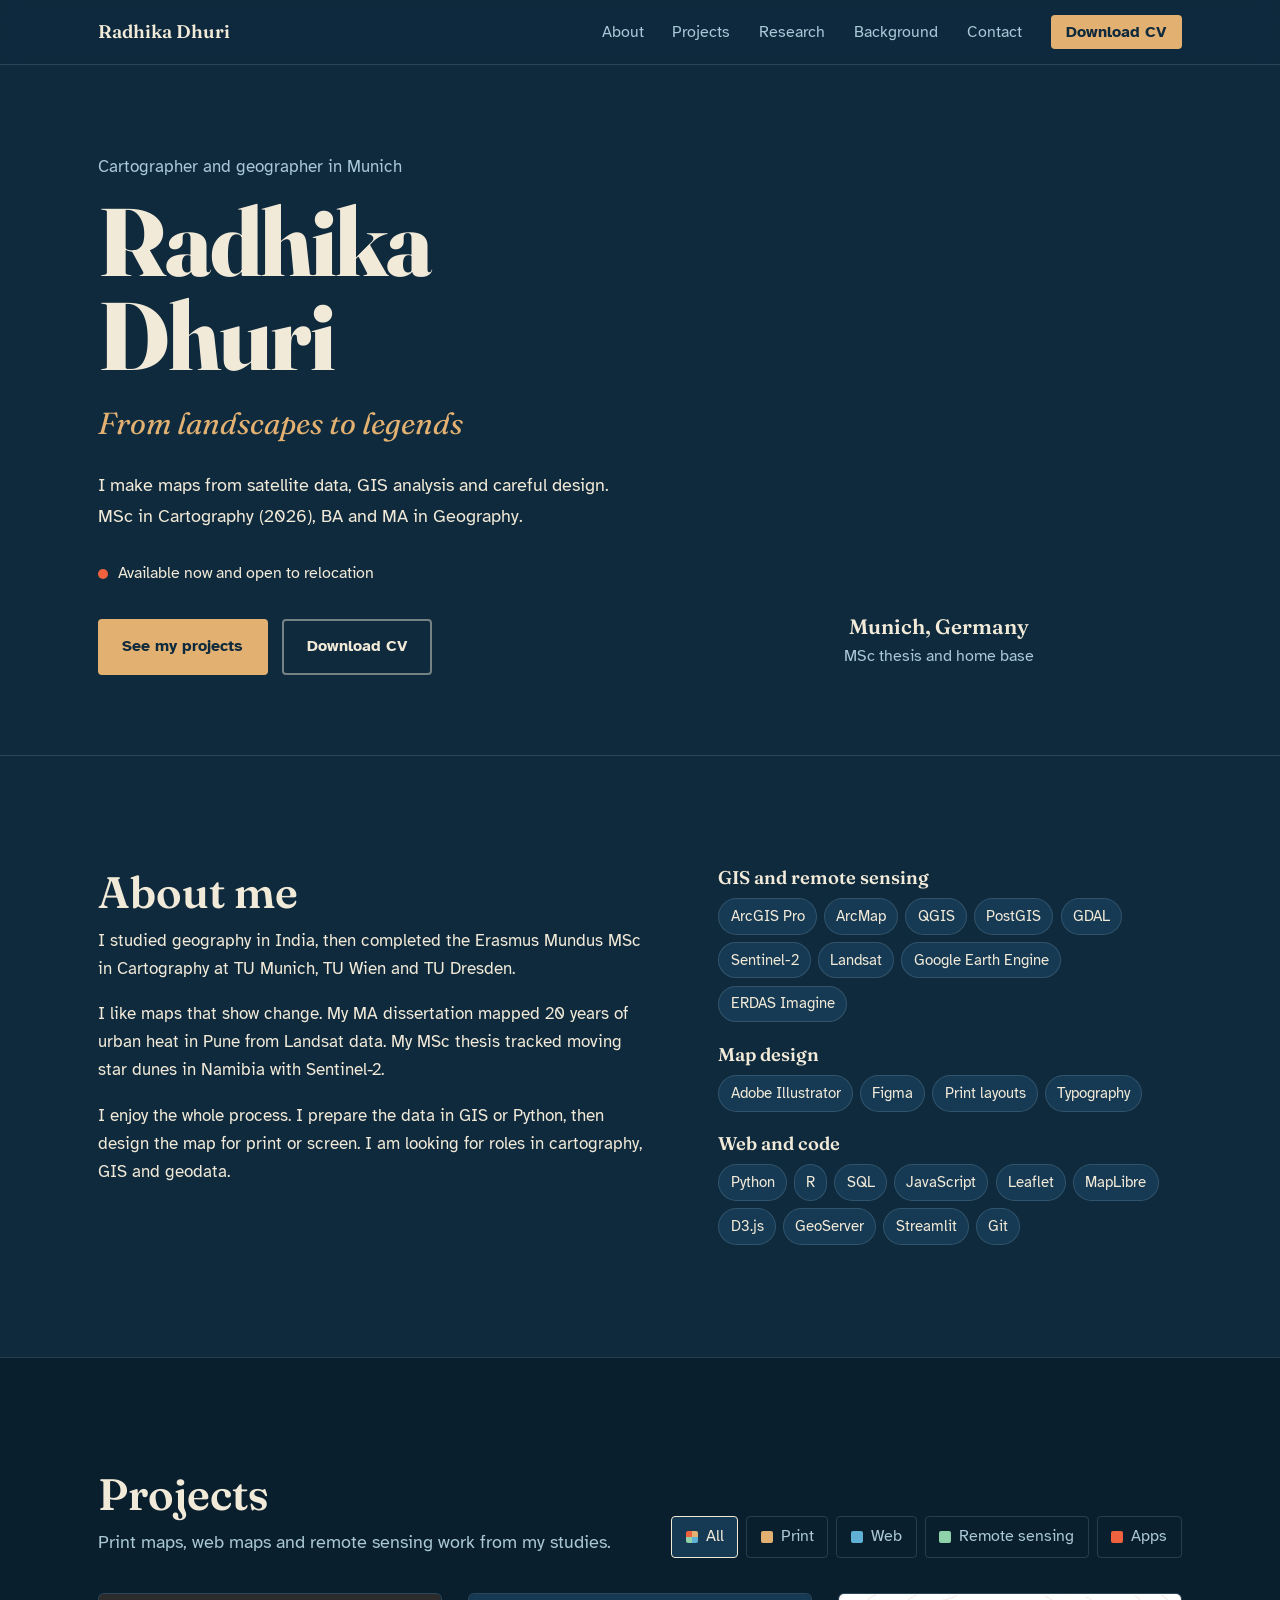
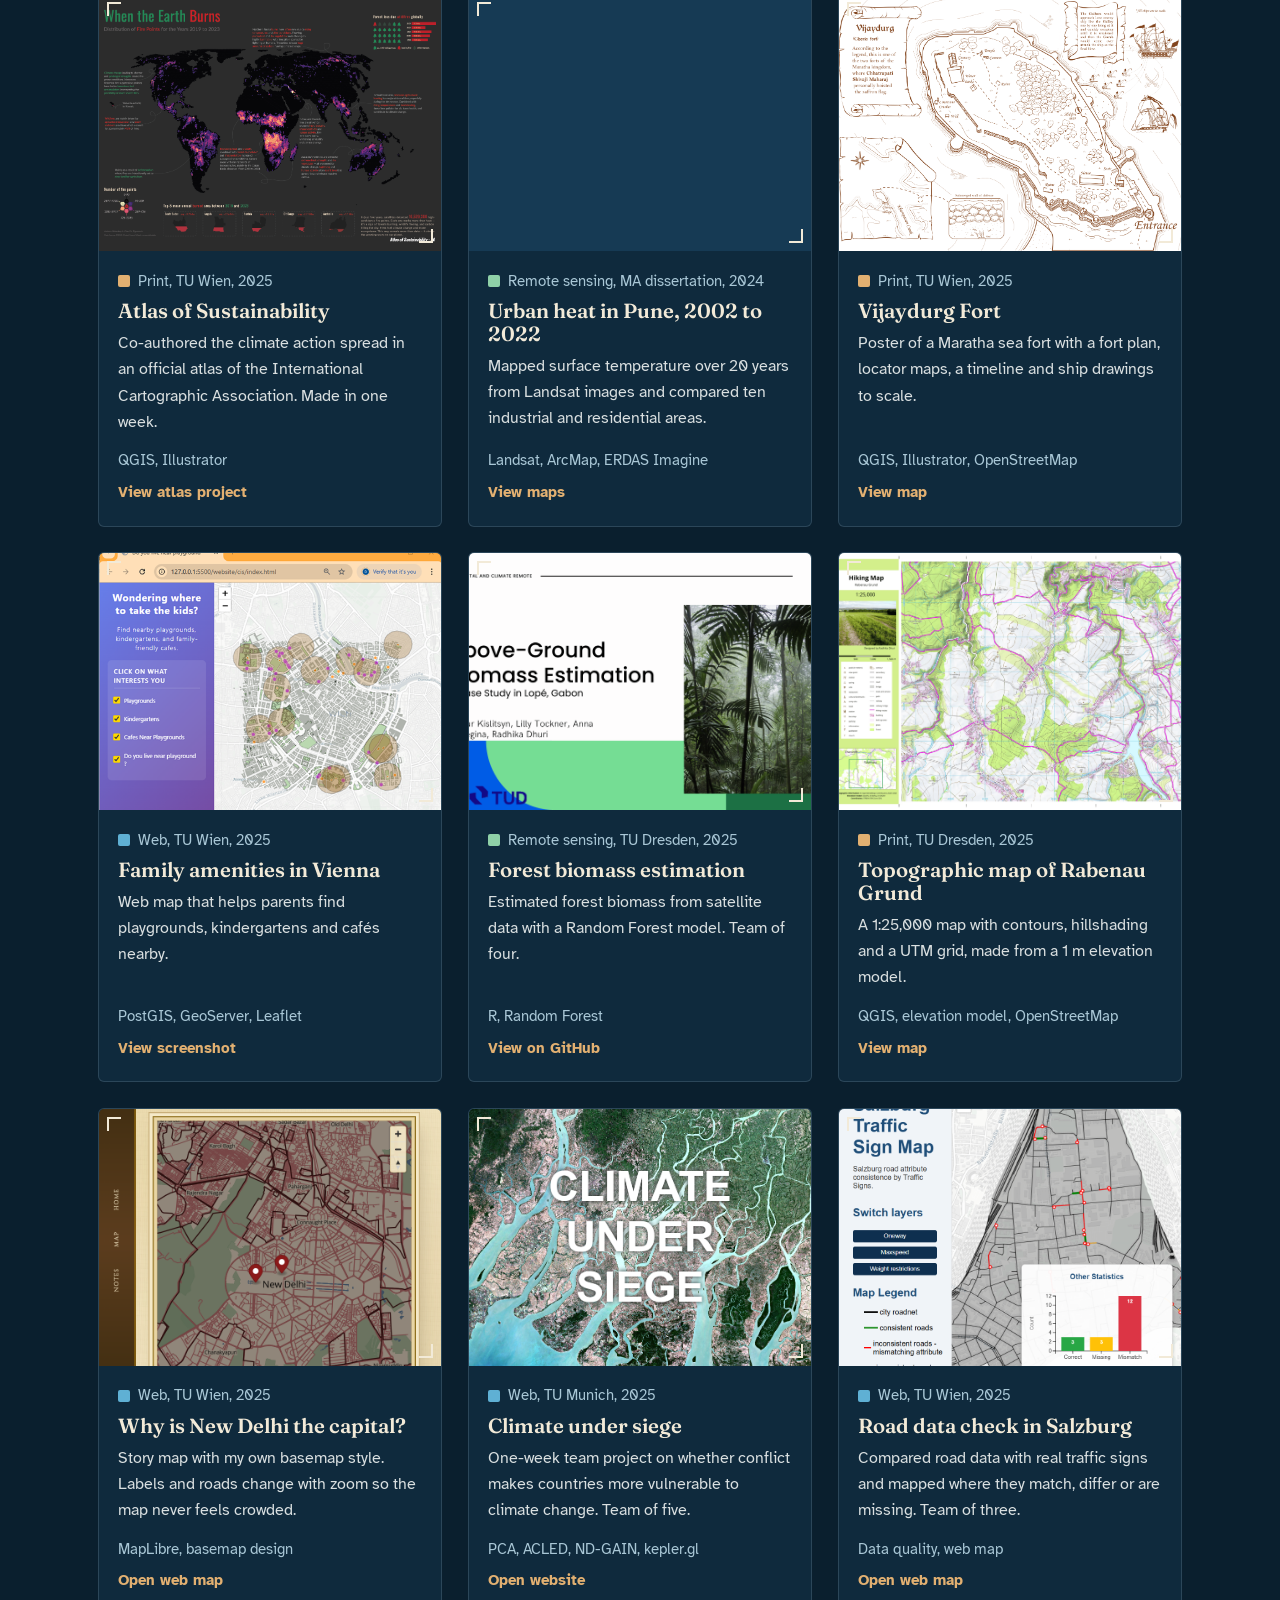
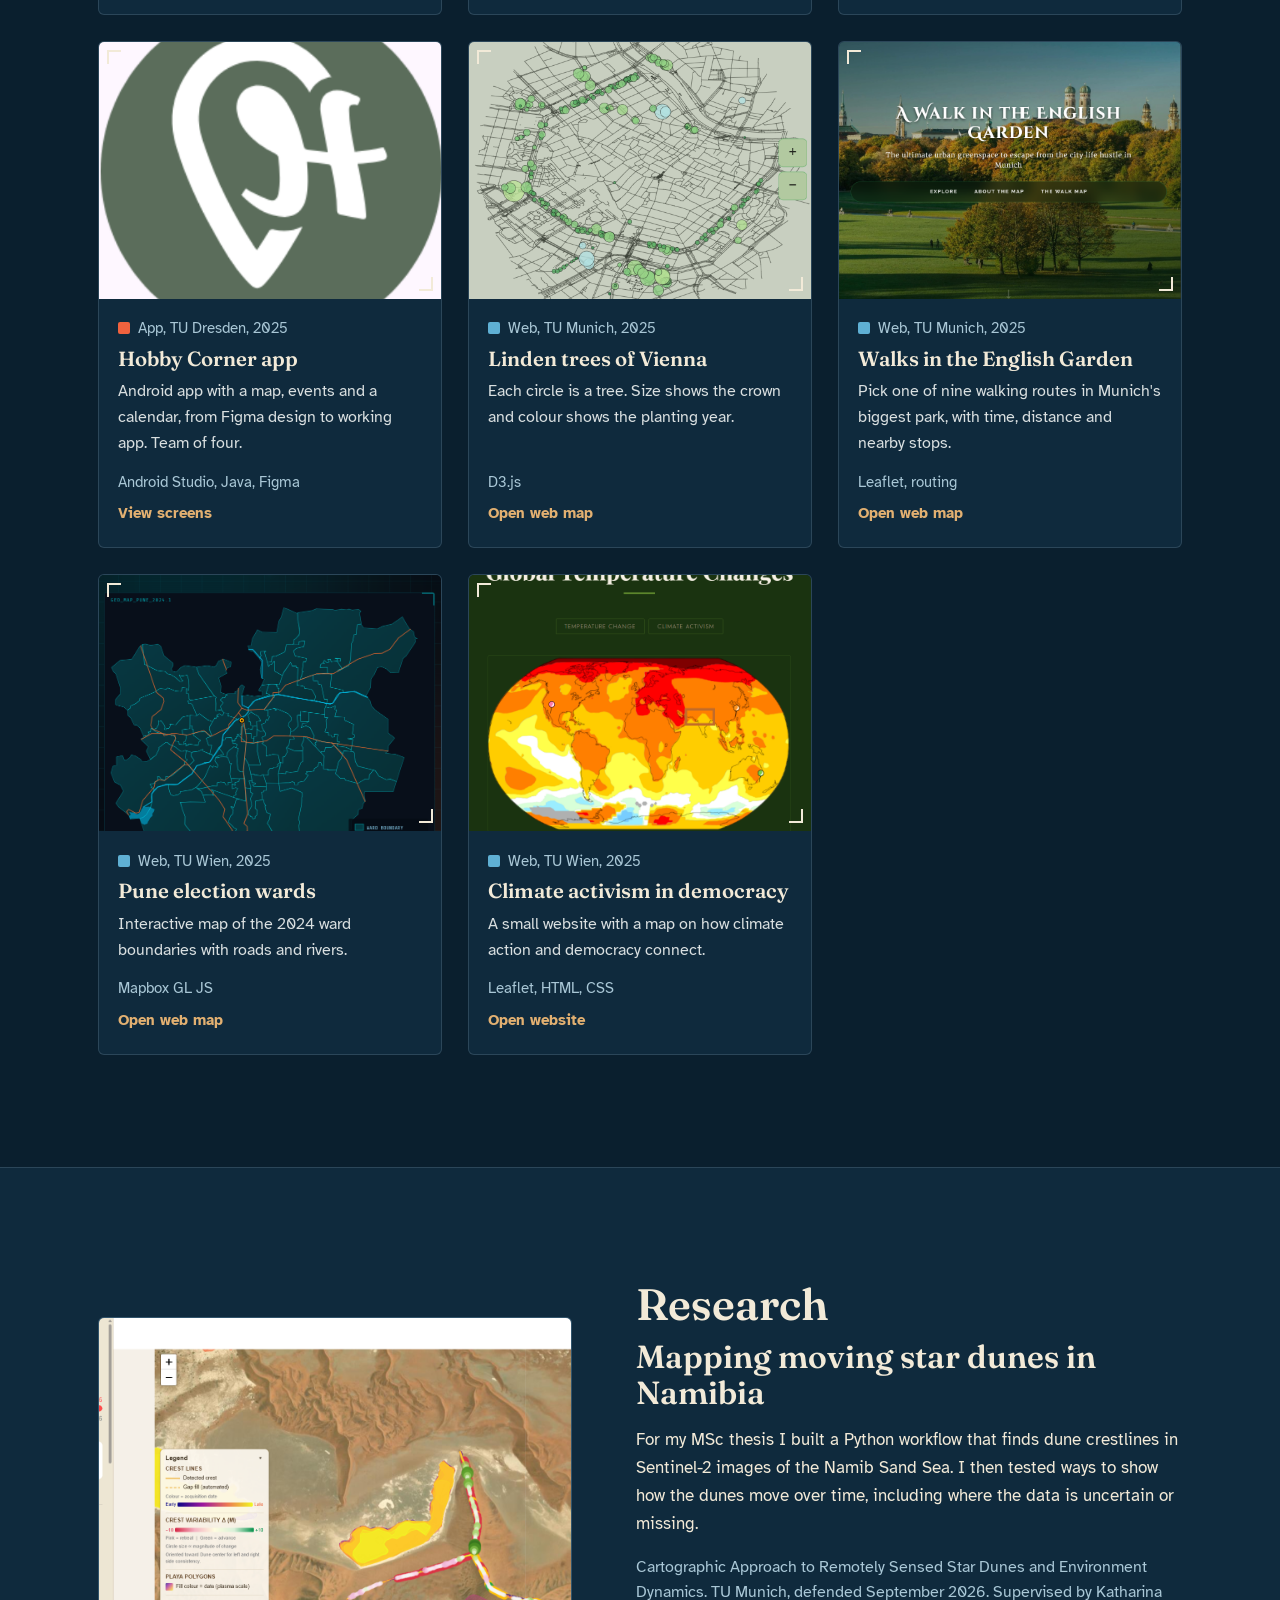
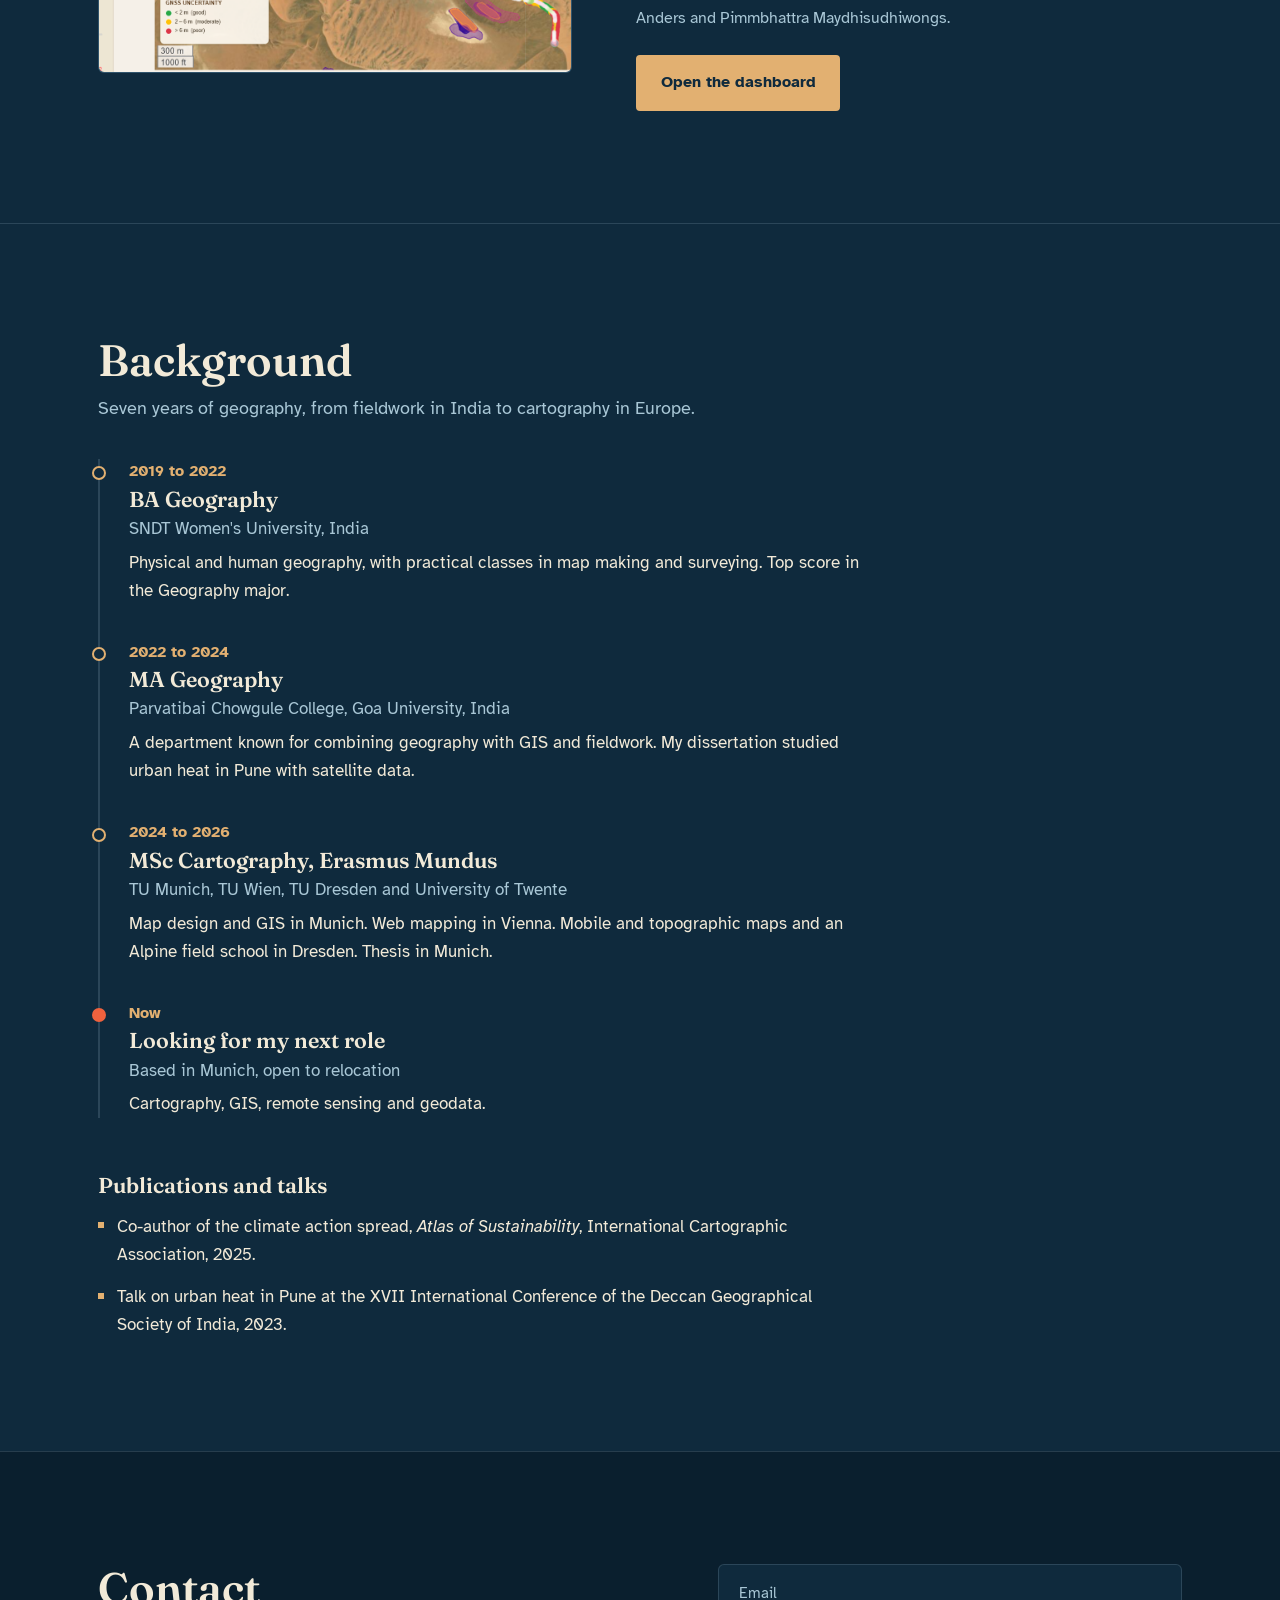
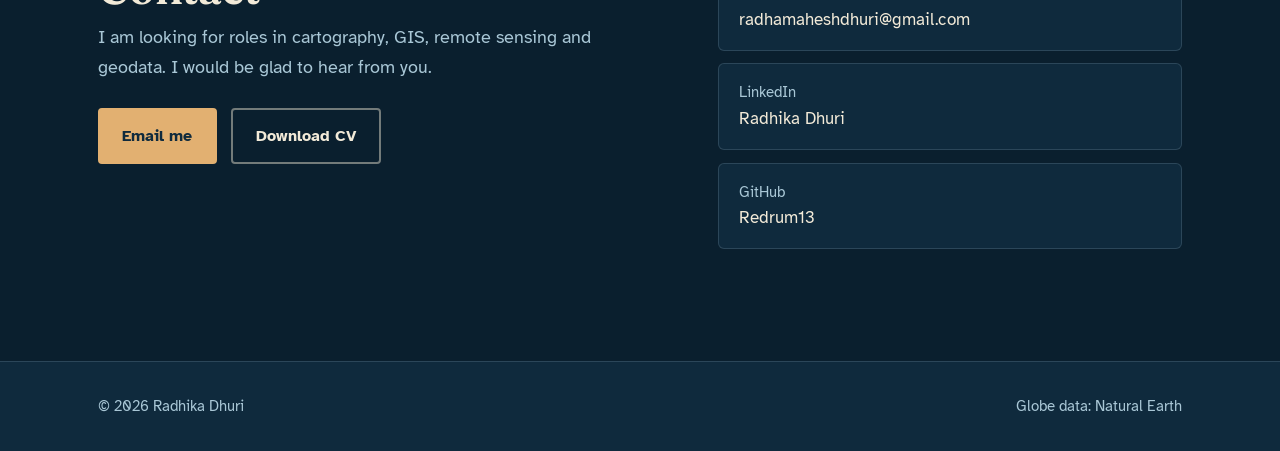
==== index.html @ ba2b53ba "simplified website" ====
<!DOCTYPE html>
<html lang="en">
<head>
<meta charset="UTF-8">
<meta name="viewport" content="width=device-width, initial-scale=1.0">
<title>Radhika Dhuri | Cartography and Geography</title>
<meta name="description" content="Radhika Dhuri, cartographer and geographer based in Munich. Print maps, web maps, remote sensing and GIS.">
<meta property="og:title" content="Radhika Dhuri | Cartography and Geography">
<meta property="og:description" content="From landscapes to legends. Print maps, web maps, remote sensing and GIS.">
<meta property="og:type" content="website">
<meta property="og:url" content="https://redrum13.github.io/Portfolio/">
<meta property="og:image" content="https://redrum13.github.io/Portfolio/portfolio_websites/Thumbnails/thesis_tn.png">
<meta name="twitter:card" content="summary_large_image">
<link rel="preconnect" href="https://fonts.googleapis.com">
<link rel="preconnect" href="https://fonts.gstatic.com" crossorigin>
<link href="https://fonts.googleapis.com/css2?family=Atkinson+Hyperlegible:ital,wght@0,400;0,700;1,400&family=Fraunces:opsz,wght@9..144,400;9..144,600;9..144,800&display=swap" rel="stylesheet">
<style>
  /* ─────────────────────────────────────────
     PALETTE
     Ocean = page, Chart paper = text,
     Sandstone = land and links, Survey red = "you are here"
  ───────────────────────────────────────── */
  :root {
    --ocean:      #0f2a3d;
    --ocean-deep: #0a1f2e;
    --ocean-lift: #163a54;
    --paper:      #f2ead8;
    --shoal:      #a9c7d6;
    --sandstone:  #e2b071;
    --survey-red: #f0623e;
    --rule:       rgba(169,199,214,0.18);

    --serif: 'Fraunces', Georgia, serif;
    --sans:  'Atkinson Hyperlegible', system-ui, sans-serif;

    --wrap: 1180px;
    --gutter: clamp(1rem, 4vw, 3rem);
  }

  *, *::before, *::after { box-sizing: border-box; margin: 0; padding: 0; }
  html { scroll-behavior: smooth; }
  body {
    background: var(--ocean);
    color: var(--paper);
    font-family: var(--sans);
    font-size: 1.0625rem;
    line-height: 1.65;
    -webkit-font-smoothing: antialiased;
  }
  img { max-width: 100%; display: block; }
  a { color: var(--sandstone); }
  a:focus-visible, button:focus-visible, .card:focus-visible {
    outline: 3px solid var(--sandstone); outline-offset: 3px;
  }
  .wrap { max-width: var(--wrap); margin: 0 auto; padding: 0 var(--gutter); }

  h1, h2, h3 { font-family: var(--serif); font-weight: 600; line-height: 1.12; color: var(--paper); }
  h2 { font-size: clamp(2rem, 4vw, 2.75rem); margin-bottom: 0.6rem; }
  .lead { color: var(--shoal); font-size: 1.125rem; max-width: 60ch; }

  section { padding: clamp(4rem, 9vw, 7rem) 0; scroll-margin-top: 64px; }
  section + section { border-top: 1px solid var(--rule); }

  /* ─── NAV ─── */
  .nav {
    position: sticky; top: 0; z-index: 50;
    background: rgba(15,42,61,0.92); backdrop-filter: blur(10px);
    border-bottom: 1px solid var(--rule);
  }
  .nav .wrap { display: flex; align-items: center; justify-content: space-between; height: 64px; }
  .nav-name { font-family: var(--serif); font-weight: 600; font-size: 1.15rem; color: var(--paper); text-decoration: none; }
  .nav-links { display: flex; gap: 1.8rem; list-style: none; align-items: center; }
  .nav-links a { color: var(--shoal); text-decoration: none; font-size: 0.98rem; }
  .nav-links a:hover { color: var(--paper); }
  .nav-links .nav-cv {
    color: var(--ocean); background: var(--sandstone);
    padding: 0.45rem 0.95rem; border-radius: 4px; font-weight: 700;
  }
  .nav-links .nav-cv:hover { color: var(--ocean); background: var(--paper); }
  .nav-toggle { display: none; background: none; border: 1px solid var(--rule); color: var(--paper);
    padding: 0.4rem 0.75rem; border-radius: 4px; font: inherit; cursor: pointer; }

  /* ─── HERO ─── */
  .hero { padding-top: clamp(3rem, 7vw, 5.5rem); padding-bottom: clamp(3rem, 7vw, 5rem); }
  .hero .wrap { display: grid; grid-template-columns: 1.1fr 1fr; gap: clamp(2rem, 5vw, 4rem); align-items: center; }
  .hero-role { color: var(--shoal); font-size: 1.05rem; margin-bottom: 0.8rem; }
  .hero h1 {
    font-size: clamp(3.2rem, 8vw, 6rem); font-weight: 800;
    letter-spacing: -0.02em; line-height: 0.98; margin-bottom: 1rem;
    font-variation-settings: "opsz" 144;
  }
  .hero-tagline {
    font-family: var(--serif); font-style: italic; font-weight: 400;
    font-size: clamp(1.4rem, 2.6vw, 1.9rem); color: var(--sandstone); margin-bottom: 1.4rem;
  }
  .hero-text { font-size: 1.15rem; max-width: 34em; margin-bottom: 1.8rem; }
  .status {
    display: inline-flex; align-items: center; gap: 0.6rem;
    color: var(--paper); font-size: 0.98rem; margin-bottom: 2rem;
  }
  .status-dot { width: 10px; height: 10px; border-radius: 50%; background: var(--survey-red);
    box-shadow: 0 0 0 0 rgba(240,98,62,0.55); animation: ping 2.4s ease-out infinite; }
  @keyframes ping { 0% { box-shadow: 0 0 0 0 rgba(240,98,62,0.55); } 80%,100% { box-shadow: 0 0 0 10px rgba(240,98,62,0); } }
  .actions { display: flex; gap: 0.9rem; flex-wrap: wrap; }
  .btn {
    display: inline-block; font: inherit; font-weight: 700; font-size: 1rem;
    padding: 0.8rem 1.4rem; border-radius: 4px; text-decoration: none; cursor: pointer;
    transition: background 0.2s, color 0.2s;
  }
  .btn-solid { background: var(--sandstone); color: var(--ocean); border: 2px solid var(--sandstone); }
  .btn-solid:hover { background: var(--paper); border-color: var(--paper); }
  .btn-line { background: transparent; color: var(--paper); border: 2px solid rgba(242,234,216,0.45); }
  .btn-line:hover { border-color: var(--paper); }

  /* Globe */
  .globe-figure { margin: 0; text-align: center; }
  #globe { width: 100%; max-width: 440px; height: auto; display: block; margin: 0 auto; }
  .globe-caption { margin-top: 0.8rem; min-height: 3.4em; }
  .globe-place { font-family: var(--serif); font-size: 1.3rem; font-weight: 600; }
  .globe-note { color: var(--shoal); font-size: 0.98rem; }

  /* ─── ABOUT ─── */
  .about .wrap { display: grid; grid-template-columns: 1.2fr 1fr; gap: clamp(2rem, 5vw, 4.5rem); }
  .about p { margin-bottom: 1.1rem; max-width: 60ch; }
  .skills h3 { font-size: 1.15rem; margin: 1.4rem 0 0.6rem; }
  .skills h3:first-child { margin-top: 0; }
  .chips { display: flex; flex-wrap: wrap; gap: 0.45rem; list-style: none; }
  .chips li {
    font-size: 0.95rem; padding: 0.3rem 0.7rem; border-radius: 999px;
    background: var(--ocean-lift); color: var(--paper); border: 1px solid var(--rule);
  }

  /* ─── PROJECTS ─── */
  .projects { background: var(--ocean-deep); }
  .projects-head { display: flex; justify-content: space-between; align-items: flex-end; gap: 1.5rem; flex-wrap: wrap; margin-bottom: 2.2rem; }
  .legend { display: flex; flex-wrap: wrap; gap: 0.5rem; }
  .legend button {
    display: inline-flex; align-items: center; gap: 0.5rem;
    font: inherit; font-size: 0.98rem; color: var(--shoal);
    background: transparent; border: 1px solid var(--rule); border-radius: 4px;
    padding: 0.45rem 0.85rem; cursor: pointer;
  }
  .legend button:hover { color: var(--paper); border-color: var(--shoal); }
  .legend button[aria-pressed="true"] { color: var(--paper); border-color: var(--paper); background: var(--ocean-lift); }
  .swatch { width: 12px; height: 12px; border-radius: 2px; display: inline-block; }
  .sw-all   { background: conic-gradient(var(--sandstone) 0 25%, #5fb0d4 0 50%, #8fd1a8 0 75%, var(--survey-red) 0); }
  .sw-print { background: var(--sandstone); }
  .sw-web   { background: #5fb0d4; }
  .sw-rs    { background: #8fd1a8; }
  .sw-apps  { background: var(--survey-red); }

  .grid { display: grid; grid-template-columns: repeat(3, 1fr); gap: 1.6rem; }
  .card {
    display: flex; flex-direction: column; text-align: left;
    background: var(--ocean); border: 1px solid var(--rule); border-radius: 6px;
    overflow: hidden; cursor: pointer; color: inherit; text-decoration: none;
    transition: border-color 0.2s;
  }
  .card:hover { border-color: var(--shoal); }
  .card[hidden] { display: none; }
  .card-media { position: relative; aspect-ratio: 4 / 3; background: var(--ocean-lift); overflow: hidden; }
  .card-media img { width: 100%; height: 100%; object-fit: cover; transition: transform 0.4s ease; }
  .card:hover .card-media img { transform: scale(1.03); }
  /* Printer's crop marks */
  .card-media::before, .card-media::after {
    content: ''; position: absolute; width: 14px; height: 14px; z-index: 2; pointer-events: none;
    border-color: rgba(242,234,216,0.85);
  }
  .card-media::before { top: 8px; left: 8px; border-top: 2px solid; border-left: 2px solid; }
  .card-media::after  { bottom: 8px; right: 8px; border-bottom: 2px solid; border-right: 2px solid; }
  .card-body { padding: 1.1rem 1.2rem 1.3rem; display: flex; flex-direction: column; gap: 0.45rem; flex: 1; }
  .card-kind { display: flex; align-items: center; gap: 0.5rem; color: var(--shoal); font-size: 0.92rem; }
  .card h3 { font-size: 1.28rem; }
  .card p { font-size: 0.99rem; color: #d9dfe0; }
  .card-tools { color: var(--shoal); font-size: 0.92rem; margin-top: auto; padding-top: 0.4rem; }
  .card-open { color: var(--sandstone); font-weight: 700; font-size: 0.95rem; }

  /* ─── RESEARCH ─── */
  .research .wrap { display: grid; grid-template-columns: 1fr 1.15fr; gap: clamp(2rem, 5vw, 4rem); align-items: center; }
  .research-image { border-radius: 6px; overflow: hidden; border: 1px solid var(--rule); background: var(--ocean-lift); aspect-ratio: 4 / 3; }
  .research-image img { width: 100%; height: 100%; object-fit: cover; }
  .research h3 { font-size: clamp(1.5rem, 2.6vw, 2rem); margin: 0.4rem 0 1rem; }
  .research p { margin-bottom: 1rem; max-width: 60ch; }
  .research .meta { color: var(--shoal); font-size: 0.98rem; margin-bottom: 1.4rem; }

  /* ─── BACKGROUND ─── */
  .timeline { list-style: none; margin-top: 2.2rem; border-left: 2px solid var(--rule); }
  .timeline li { position: relative; padding: 0 0 2.2rem 1.8rem; max-width: 70ch; }
  .timeline li:last-child { padding-bottom: 0; }
  .timeline li::before {
    content: ''; position: absolute; left: -8px; top: 0.45rem;
    width: 14px; height: 14px; border-radius: 50%;
    background: var(--ocean); border: 2px solid var(--sandstone);
  }
  .timeline li.now::before { background: var(--survey-red); border-color: var(--survey-red); }
  .tl-years { color: var(--sandstone); font-weight: 700; font-size: 0.98rem; }
  .timeline h3 { font-size: 1.35rem; margin: 0.15rem 0 0.2rem; }
  .tl-place { color: var(--shoal); margin-bottom: 0.35rem; }

  .talks { margin-top: 3.5rem; }
  .talks h3 { font-size: 1.35rem; margin-bottom: 0.9rem; }
  .talks ul { list-style: none; display: grid; gap: 0.9rem; max-width: 70ch; }
  .talks li { padding-left: 1.2rem; position: relative; }
  .talks li::before { content: ''; position: absolute; left: 0; top: 0.6rem; width: 6px; height: 6px; background: var(--sandstone); }

  /* ─── CONTACT ─── */
  .contact { background: var(--ocean-deep); }
  .contact .wrap { display: grid; grid-template-columns: 1.2fr 1fr; gap: clamp(2rem, 5vw, 4rem); align-items: start; }
  .contact-list { list-style: none; display: grid; gap: 0.8rem; }
  .contact-list a {
    display: block; padding: 1rem 1.2rem; border: 1px solid var(--rule); border-radius: 6px;
    text-decoration: none; color: var(--paper); background: var(--ocean);
  }
  .contact-list a:hover { border-color: var(--sandstone); }
  .contact-list span { display: block; color: var(--shoal); font-size: 0.92rem; }

  /* ─── FOOTER ─── */
  footer { padding: 2rem 0; border-top: 1px solid var(--rule); color: var(--shoal); font-size: 0.95rem; }
  footer .wrap { display: flex; justify-content: space-between; align-items: center; gap: 1rem; flex-wrap: wrap; }

  /* ─── LIGHTBOX ─── */
  .lightbox {
    position: fixed; inset: 0; z-index: 100; display: none;
    background: rgba(5,15,22,0.94); align-items: center; justify-content: center; padding: 1.5rem;
  }
  .lightbox.open { display: flex; }
  .lightbox img { max-width: 92vw; max-height: 86vh; border-radius: 4px; }
  .lightbox button {
    position: absolute; top: 1rem; right: 1rem; font: inherit; font-weight: 700;
    background: var(--paper); color: var(--ocean); border: none; border-radius: 4px;
    padding: 0.55rem 1rem; cursor: pointer;
  }

  /* ─── RESPONSIVE ─── */
  @media (max-width: 960px) {
    .grid { grid-template-columns: repeat(2, 1fr); }
    .hero .wrap, .about .wrap, .research .wrap, .contact .wrap { grid-template-columns: 1fr; }
    #globe { max-width: 270px; }
  }
  @media (max-width: 760px) {
    .nav-toggle { display: inline-block; }
    .nav-links {
      display: none; position: absolute; top: 64px; left: 0; right: 0;
      flex-direction: column; align-items: flex-start; gap: 0;
      background: var(--ocean-deep); border-bottom: 1px solid var(--rule); padding: 0.5rem var(--gutter) 1rem;
    }
    .nav-links.open { display: flex; }
    .nav-links li { width: 100%; }
    .nav-links a { display: block; padding: 0.7rem 0; font-size: 1.05rem; }
    .nav-links .nav-cv { display: inline-block; margin-top: 0.5rem; padding: 0.55rem 1rem; }
  }
  @media (max-width: 600px) {
    .grid { grid-template-columns: 1fr; }
    body { font-size: 1rem; }
  }
  @media (prefers-reduced-motion: reduce) {
    html { scroll-behavior: auto; }
    .status-dot { animation: none; }
    .card-media img { transition: none; }
  }
</style>
</head>
<body>

<!-- NAV -->
<header class="nav">
  <div class="wrap">
    <a class="nav-name" href="#top">Radhika Dhuri</a>
    <button class="nav-toggle" id="navToggle" aria-expanded="false" aria-controls="navLinks">Menu</button>
    <ul class="nav-links" id="navLinks">
      <li><a href="#about">About</a></li>
      <li><a href="#projects">Projects</a></li>
      <li><a href="#research">Research</a></li>
      <li><a href="#background">Background</a></li>
      <li><a href="#contact">Contact</a></li>
      <li><a class="nav-cv" href="Radhika_Dhuri_CV.pdf" download>Download CV</a></li>
    </ul>
  </div>
</header>

<main id="top">

<!-- HERO -->
<section class="hero" aria-label="Introduction">
  <div class="wrap">
    <div>
      <p class="hero-role">Cartographer and geographer in Munich</p>
      <h1>Radhika Dhuri</h1>
      <p class="hero-tagline">From landscapes to legends</p>
      <p class="hero-text">
        I make maps from satellite data, GIS analysis and careful design.
        MSc in Cartography (2026), BA and MA in Geography.
      </p>
      <p class="status"><span class="status-dot" aria-hidden="true"></span>Available now and open to relocation</p>
      <div class="actions">
        <a class="btn btn-solid" href="#projects">See my projects</a>
        <a class="btn btn-line" href="Radhika_Dhuri_CV.pdf" download>Download CV</a>
      </div>
    </div>

    <figure class="globe-figure">
      <svg id="globe" viewBox="0 0 440 440" role="img" aria-label="Globe showing the places where I studied and mapped"></svg>
      <figcaption class="globe-caption" aria-live="polite">
        <div class="globe-place" id="globePlace">Munich, Germany</div>
        <div class="globe-note" id="globeNote">MSc thesis and home base</div>
      </figcaption>
    </figure>
  </div>
</section>

<!-- ABOUT -->
<section class="about" id="about">
  <div class="wrap">
    <div>
      <h2>About me</h2>
      <p>
        I studied geography in India, then completed the Erasmus Mundus MSc in Cartography
        at TU Munich, TU Wien and TU Dresden.
      </p>
      <p>
        I like maps that show change. My MA dissertation mapped 20 years of urban heat in Pune
        from Landsat data. My MSc thesis tracked moving star dunes in Namibia with Sentinel-2.
      </p>
      <p>
        I enjoy the whole process. I prepare the data in GIS or Python, then design the map for
        print or screen. I am looking for roles in cartography, GIS and geodata.
      </p>
    </div>
    <div class="skills">
      <h3>GIS and remote sensing</h3>
      <ul class="chips">
        <li>ArcGIS Pro</li><li>ArcMap</li><li>QGIS</li><li>PostGIS</li><li>GDAL</li>
        <li>Sentinel-2</li><li>Landsat</li><li>Google Earth Engine</li><li>ERDAS Imagine</li>
      </ul>
      <h3>Map design</h3>
      <ul class="chips">
        <li>Adobe Illustrator</li><li>Figma</li><li>Print layouts</li><li>Typography</li>
      </ul>
      <h3>Web and code</h3>
      <ul class="chips">
        <li>Python</li><li>R</li><li>SQL</li><li>JavaScript</li><li>Leaflet</li>
        <li>MapLibre</li><li>D3.js</li><li>GeoServer</li><li>Streamlit</li><li>Git</li>
      </ul>
    </div>
  </div>
</section>

<!-- PROJECTS -->
<section class="projects" id="projects">
  <div class="wrap">
    <div class="projects-head">
      <div>
        <h2>Projects</h2>
        <p class="lead">Print maps, web maps and remote sensing work from my studies.</p>
      </div>
      <div class="legend" role="group" aria-label="Filter projects">
        <button aria-pressed="true"  data-filter="all"><span class="swatch sw-all"></span>All</button>
        <button aria-pressed="false" data-filter="print"><span class="swatch sw-print"></span>Print</button>
        <button aria-pressed="false" data-filter="web"><span class="swatch sw-web"></span>Web</button>
        <button aria-pressed="false" data-filter="rs"><span class="swatch sw-rs"></span>Remote sensing</button>
        <button aria-pressed="false" data-filter="apps"><span class="swatch sw-apps"></span>Apps</button>
      </div>
    </div>

    <!--
      How a card works:
      data-cat   = which filter shows it (print, web, rs, apps)
      data-image = opens the image large on click
      data-url   = opens a link in a new tab on click
    -->
    <div class="grid" id="grid">

      <article class="card" data-cat="print" data-url="https://github.com/uwcartlab/Vienna-DC-2025">
        <div class="card-media"><img loading="lazy" src="portfolio_websites/Thumbnails/atlas_map.png" alt="Atlas spread on climate action"></div>
        <div class="card-body">
          <div class="card-kind"><span class="swatch sw-print"></span>Print, TU Wien, 2025</div>
          <h3>Atlas of Sustainability</h3>
          <p>Co-authored the climate action spread in an official atlas of the International Cartographic Association. Made in one week.</p>
          <div class="card-tools">QGIS, Illustrator</div>
          <span class="card-open">View atlas project</span>
        </div>
      </article>

      <article class="card" data-cat="rs" data-image="portfolio_websites/print_maps/uhi_lst_series.png">
        <div class="card-media"><img loading="lazy" src="portfolio_websites/Thumbnails/uhi_tn.png" alt="Land surface temperature maps of Pune"></div>
        <div class="card-body">
          <div class="card-kind"><span class="swatch sw-rs"></span>Remote sensing, MA dissertation, 2024</div>
          <h3>Urban heat in Pune, 2002 to 2022</h3>
          <p>Mapped surface temperature over 20 years from Landsat images and compared ten industrial and residential areas.</p>
          <div class="card-tools">Landsat, ArcMap, ERDAS Imagine</div>
          <span class="card-open">View maps</span>
        </div>
      </article>

      <article class="card" data-cat="print" data-image="portfolio_websites/print_maps/map_creation_radhika-1.png">
        <div class="card-media"><img loading="lazy" src="portfolio_websites/Thumbnails/map_creation_radhika-1.png" alt="Historical poster map of Vijaydurg Fort"></div>
        <div class="card-body">
          <div class="card-kind"><span class="swatch sw-print"></span>Print, TU Wien, 2025</div>
          <h3>Vijaydurg Fort</h3>
          <p>Poster of a Maratha sea fort with a fort plan, locator maps, a timeline and ship drawings to scale.</p>
          <div class="card-tools">QGIS, Illustrator, OpenStreetMap</div>
          <span class="card-open">View map</span>
        </div>
      </article>

      <article class="card" data-cat="web" data-image="portfolio_websites/Thumbnails/cis_thumbnail.png">
        <div class="card-media"><img loading="lazy" src="portfolio_websites/Thumbnails/cis_thumbnail.png" alt="Web map of family amenities in Vienna"></div>
        <div class="card-body">
          <div class="card-kind"><span class="swatch sw-web"></span>Web, TU Wien, 2025</div>
          <h3>Family amenities in Vienna</h3>
          <p>Web map that helps parents find playgrounds, kindergartens and cafés nearby.</p>
          <div class="card-tools">PostGIS, GeoServer, Leaflet</div>
          <span class="card-open">View screenshot</span>
        </div>
      </article>

      <article class="card" data-cat="rs" data-url="https://github.com/Redrum13/remote_sensing">
        <div class="card-media"><img loading="lazy" src="portfolio_websites/Thumbnails/Presentation_Dhuri_Radhika-01.png" alt="Forest biomass estimation results"></div>
        <div class="card-body">
          <div class="card-kind"><span class="swatch sw-rs"></span>Remote sensing, TU Dresden, 2025</div>
          <h3>Forest biomass estimation</h3>
          <p>Estimated forest biomass from satellite data with a Random Forest model. Team of four.</p>
          <div class="card-tools">R, Random Forest</div>
          <span class="card-open">View on GitHub</span>
        </div>
      </article>

      <article class="card" data-cat="print" data-image="portfolio_websites/print_maps/TM_map_Radhika-1.png">
        <div class="card-media"><img loading="lazy" src="portfolio_websites/Thumbnails/tm_tn.png" alt="Topographic map of Rabenau Grund"></div>
        <div class="card-body">
          <div class="card-kind"><span class="swatch sw-print"></span>Print, TU Dresden, 2025</div>
          <h3>Topographic map of Rabenau Grund</h3>
          <p>A 1:25,000 map with contours, hillshading and a UTM grid, made from a 1 m elevation model.</p>
          <div class="card-tools">QGIS, elevation model, OpenStreetMap</div>
          <span class="card-open">View map</span>
        </div>
      </article>

      <article class="card" data-cat="web" data-url="portfolio_websites/webmap_vs/2/index.html">
        <div class="card-media"><img loading="lazy" src="portfolio_websites/Thumbnails/delhi_tn.png" alt="Story map of New Delhi"></div>
        <div class="card-body">
          <div class="card-kind"><span class="swatch sw-web"></span>Web, TU Wien, 2025</div>
          <h3>Why is New Delhi the capital?</h3>
          <p>Story map with my own basemap style. Labels and roads change with zoom so the map never feels crowded.</p>
          <div class="card-tools">MapLibre, basemap design</div>
          <span class="card-open">Open web map</span>
        </div>
      </article>

      <article class="card" data-cat="web" data-url="https://kidlanli.github.io/GovTech/">
        <div class="card-media"><img loading="lazy" src="portfolio_websites/Thumbnails/pw_tn.png" alt="Climate and conflict project website"></div>
        <div class="card-body">
          <div class="card-kind"><span class="swatch sw-web"></span>Web, TU Munich, 2025</div>
          <h3>Climate under siege</h3>
          <p>One-week team project on whether conflict makes countries more vulnerable to climate change. Team of five.</p>
          <div class="card-tools">PCA, ACLED, ND-GAIN, kepler.gl</div>
          <span class="card-open">Open website</span>
        </div>
      </article>

      <article class="card" data-cat="web" data-url="portfolio_websites/2025lbs_group5/index.html">
        <div class="card-media"><img loading="lazy" src="portfolio_websites/Thumbnails/salzburg_tn.png" alt="Salzburg road data map"></div>
        <div class="card-body">
          <div class="card-kind"><span class="swatch sw-web"></span>Web, TU Wien, 2025</div>
          <h3>Road data check in Salzburg</h3>
          <p>Compared road data with real traffic signs and mapped where they match, differ or are missing. Team of three.</p>
          <div class="card-tools">Data quality, web map</div>
          <span class="card-open">Open web map</span>
        </div>
      </article>

      <article class="card" data-cat="apps" data-image="portfolio_websites/hobby_map/app_screenshots.png">
        <div class="card-media"><img loading="lazy" src="portfolio_websites/Thumbnails/hobby_corner_icon.png" alt="Hobby Corner app"></div>
        <div class="card-body">
          <div class="card-kind"><span class="swatch sw-apps"></span>App, TU Dresden, 2025</div>
          <h3>Hobby Corner app</h3>
          <p>Android app with a map, events and a calendar, from Figma design to working app. Team of four.</p>
          <div class="card-tools">Android Studio, Java, Figma</div>
          <span class="card-open">View screens</span>
        </div>
      </article>

      <article class="card" data-cat="web" data-url="portfolio_websites/geoviz_vs/index.html">
        <div class="card-media"><img loading="lazy" src="portfolio_websites/Thumbnails/tree_tn.png" alt="Map of linden trees in Vienna"></div>
        <div class="card-body">
          <div class="card-kind"><span class="swatch sw-web"></span>Web, TU Munich, 2025</div>
          <h3>Linden trees of Vienna</h3>
          <p>Each circle is a tree. Size shows the crown and colour shows the planting year.</p>
          <div class="card-tools">D3.js</div>
          <span class="card-open">Open web map</span>
        </div>
      </article>

      <article class="card" data-cat="web" data-url="portfolio_websites/walk_in_english_garden/index.html">
        <div class="card-media"><img loading="lazy" src="portfolio_websites/Thumbnails/walk_tn.png" alt="Walking routes in the English Garden"></div>
        <div class="card-body">
          <div class="card-kind"><span class="swatch sw-web"></span>Web, TU Munich, 2025</div>
          <h3>Walks in the English Garden</h3>
          <p>Pick one of nine walking routes in Munich's biggest park, with time, distance and nearby stops.</p>
          <div class="card-tools">Leaflet, routing</div>
          <span class="card-open">Open web map</span>
        </div>
      </article>

      <article class="card" data-cat="web" data-url="portfolio_websites/multimedia_vs/index.html">
        <div class="card-media"><img loading="lazy" src="portfolio_websites/Thumbnails/pune_tn.png" alt="Map of Pune election wards"></div>
        <div class="card-body">
          <div class="card-kind"><span class="swatch sw-web"></span>Web, TU Wien, 2025</div>
          <h3>Pune election wards</h3>
          <p>Interactive map of the 2024 ward boundaries with roads and rivers.</p>
          <div class="card-tools">Mapbox GL JS</div>
          <span class="card-open">Open web map</span>
        </div>
      </article>

      <article class="card" data-cat="web" data-url="portfolio_websites/webmap_vs/1/index.html">
        <div class="card-media"><img loading="lazy" src="portfolio_websites/Thumbnails/wm_tn.png" alt="Climate activism website"></div>
        <div class="card-body">
          <div class="card-kind"><span class="swatch sw-web"></span>Web, TU Wien, 2025</div>
          <h3>Climate activism in democracy</h3>
          <p>A small website with a map on how climate action and democracy connect.</p>
          <div class="card-tools">Leaflet, HTML, CSS</div>
          <span class="card-open">Open website</span>
        </div>
      </article>

    </div>
  </div>
</section>

<!-- RESEARCH -->
<section class="research" id="research">
  <div class="wrap">
    <a class="research-image" href="https://cartographic-star-dune-dynamics-thesis.streamlit.app/" target="_blank" rel="noopener">
      <img loading="lazy" src="portfolio_websites/Thumbnails/thesis_tn.png" alt="Thesis dashboard showing star dune crestlines">
    </a>
    <div>
      <h2>Research</h2>
      <h3>Mapping moving star dunes in Namibia</h3>
      <p>
        For my MSc thesis I built a Python workflow that finds dune crestlines in Sentinel-2
        images of the Namib Sand Sea. I then tested ways to show how the dunes move over time,
        including where the data is uncertain or missing.
      </p>
      <p class="meta">
        Cartographic Approach to Remotely Sensed Star Dunes and Environment Dynamics.
        TU Munich, defended September 2026. Supervised by Katharina Anders and Pimmbhattra Maydhisudhiwongs.
      </p>
      <a class="btn btn-solid" href="https://cartographic-star-dune-dynamics-thesis.streamlit.app/" target="_blank" rel="noopener">Open the dashboard</a>
    </div>
  </div>
</section>

<!-- BACKGROUND -->
<section class="background" id="background">
  <div class="wrap">
    <h2>Background</h2>
    <p class="lead">Seven years of geography, from fieldwork in India to cartography in Europe.</p>

    <ol class="timeline">
      <li>
        <div class="tl-years">2019 to 2022</div>
        <h3>BA Geography</h3>
        <div class="tl-place">SNDT Women's University, India</div>
        <p>Physical and human geography, with practical classes in map making and surveying. Top score in the Geography major.</p>
      </li>
      <li>
        <div class="tl-years">2022 to 2024</div>
        <h3>MA Geography</h3>
        <div class="tl-place">Parvatibai Chowgule College, Goa University, India</div>
        <p>A department known for combining geography with GIS and fieldwork. My dissertation studied urban heat in Pune with satellite data.</p>
      </li>
      <li>
        <div class="tl-years">2024 to 2026</div>
        <h3>MSc Cartography, Erasmus Mundus</h3>
        <div class="tl-place">TU Munich, TU Wien, TU Dresden and University of Twente</div>
        <p>Map design and GIS in Munich. Web mapping in Vienna. Mobile and topographic maps and an Alpine field school in Dresden. Thesis in Munich.</p>
      </li>
      <li class="now">
        <div class="tl-years">Now</div>
        <h3>Looking for my next role</h3>
        <div class="tl-place">Based in Munich, open to relocation</div>
        <p>Cartography, GIS, remote sensing and geodata.</p>
      </li>
    </ol>

    <div class="talks">
      <h3>Publications and talks</h3>
      <ul>
        <li>Co-author of the climate action spread, <em>Atlas of Sustainability</em>, International Cartographic Association, 2025.</li>
        <li>Talk on urban heat in Pune at the XVII International Conference of the Deccan Geographical Society of India, 2023.</li>
      </ul>
    </div>
  </div>
</section>

<!-- CONTACT -->
<section class="contact" id="contact">
  <div class="wrap">
    <div>
      <h2>Contact</h2>
      <p class="lead">I am looking for roles in cartography, GIS, remote sensing and geodata. I would be glad to hear from you.</p>
      <div class="actions" style="margin-top:1.6rem">
        <a class="btn btn-solid" href="mailto:radhamaheshdhuri@gmail.com">Email me</a>
        <a class="btn btn-line" href="Radhika_Dhuri_CV.pdf" download>Download CV</a>
      </div>
    </div>
    <ul class="contact-list">
      <li><a href="mailto:radhamaheshdhuri@gmail.com"><span>Email</span>radhamaheshdhuri@gmail.com</a></li>
      <li><a href="https://de.linkedin.com/in/radhika-dhuri-11885a223" target="_blank" rel="noopener"><span>LinkedIn</span>Radhika Dhuri</a></li>
      <li><a href="https://github.com/Redrum13" target="_blank" rel="noopener"><span>GitHub</span>Redrum13</a></li>
    </ul>
  </div>
</section>

</main>

<footer>
  <div class="wrap">
    <span>© 2026 Radhika Dhuri</span>
    <span>Globe data: Natural Earth</span>
  </div>
</footer>

<div class="lightbox" id="lightbox" role="dialog" aria-modal="true" aria-label="Map preview">
  <button id="lightboxClose">Close</button>
  <img id="lightboxImg" src="" alt="">
</div>

<script src="https://cdn.jsdelivr.net/npm/d3@7/dist/d3.min.js"></script>
<script src="https://cdn.jsdelivr.net/npm/topojson-client@3/dist/topojson-client.min.js"></script>
<script>
/* ─── Mobile menu ─── */
const navToggle = document.getElementById('navToggle');
const navLinks  = document.getElementById('navLinks');
navToggle.addEventListener('click', () => {
  const open = navLinks.classList.toggle('open');
  navToggle.setAttribute('aria-expanded', open);
});
navLinks.querySelectorAll('a').forEach(a => a.addEventListener('click', () => {
  navLinks.classList.remove('open');
  navToggle.setAttribute('aria-expanded', 'false');
}));

/* ─── Hide images that are not uploaded yet ─── */
document.querySelectorAll('img[loading]').forEach(img => {
  img.addEventListener('error', () => { img.style.visibility = 'hidden'; });
});

/* ─── Project filter ─── */
document.querySelectorAll('.legend button').forEach(btn => {
  btn.addEventListener('click', () => {
    const f = btn.dataset.filter;
    document.querySelectorAll('.legend button').forEach(b => b.setAttribute('aria-pressed', b === btn));
    document.querySelectorAll('.card').forEach(card => {
      card.hidden = !(f === 'all' || card.dataset.cat === f);
    });
  });
});

/* ─── Cards: open image or link (mouse and keyboard) ─── */
const lightbox = document.getElementById('lightbox');
const lightboxImg = document.getElementById('lightboxImg');
function openLightbox(src, alt) {
  lightboxImg.src = src; lightboxImg.alt = alt;
  lightbox.classList.add('open');
  document.getElementById('lightboxClose').focus();
}
function closeLightbox() { lightbox.classList.remove('open'); lightboxImg.src = ''; }
document.getElementById('lightboxClose').addEventListener('click', closeLightbox);
lightbox.addEventListener('click', e => { if (e.target === lightbox) closeLightbox(); });
document.addEventListener('keydown', e => { if (e.key === 'Escape') closeLightbox(); });

document.querySelectorAll('.card').forEach(card => {
  const title = card.querySelector('h3').textContent;
  card.tabIndex = 0;
  card.setAttribute('role', 'button');
  card.setAttribute('aria-label', title);
  const go = () => card.dataset.image
    ? openLightbox(card.dataset.image, title)
    : window.open(card.dataset.url, '_blank', 'noopener');
  card.addEventListener('click', go);
  card.addEventListener('keydown', e => {
    if (e.key === 'Enter' || e.key === ' ') { e.preventDefault(); go(); }
  });
});

/* ─── Globe (real Natural Earth data, orthographic projection) ─── */
(function () {
  if (!window.d3 || !window.topojson) return;

  const PLACES = [
    { name: 'Pune, India',              note: 'Urban heat dissertation',          lon: 73.86, lat: 18.52 },
    { name: 'Goa, India',               note: 'MA Geography',                      lon: 73.95, lat: 15.28 },
    { name: 'Munich, Germany',          note: 'MSc thesis and home base',          lon: 11.58, lat: 48.14 },
    { name: 'Vienna, Austria',          note: 'Web mapping and the ICA atlas',     lon: 16.37, lat: 48.21 },
    { name: 'Dresden, Germany',         note: 'Topographic and mobile maps',       lon: 13.74, lat: 51.05 },
    { name: 'Namib Sand Sea, Namibia',  note: 'Thesis study area',                 lon: 15.30, lat: -24.73 }
  ];
  // ISO numeric codes: India, Germany, Austria, Namibia
  const HIGHLIGHT = new Set(['356', '276', '040', '516']);

  const css = getComputedStyle(document.documentElement);
  const C = {
    sea:   css.getPropertyValue('--ocean-lift').trim(),
    land:  '#2f5a74',
    mine:  css.getPropertyValue('--sandstone').trim(),
    edge:  css.getPropertyValue('--paper').trim(),
    grid:  'rgba(169,199,214,0.22)',
    red:   css.getPropertyValue('--survey-red').trim()
  };

  const size = 440, r = 196;
  const svg = d3.select('#globe');
  const projection = d3.geoOrthographic().scale(r).translate([size / 2, size / 2]).clipAngle(90);
  const path = d3.geoPath(projection);
  const graticule = d3.geoGraticule10();
  const reduced = window.matchMedia('(prefers-reduced-motion: reduce)').matches;

  const gSea   = svg.append('path').datum({ type: 'Sphere' }).attr('fill', C.sea);
  const gGrid  = svg.append('path').datum(graticule).attr('fill', 'none').attr('stroke', C.grid).attr('stroke-width', 0.6);
  const gLand  = svg.append('g');
  const gMarks = svg.append('g');
  const gRim   = svg.append('path').datum({ type: 'Sphere' }).attr('fill', 'none').attr('stroke', C.edge).attr('stroke-opacity', 0.5);

  let current = 2; // start at Munich
  let countries = null;

  function render() {
    gSea.attr('d', path);
    gGrid.attr('d', path);
    gRim.attr('d', path);
    if (countries) gLand.selectAll('path').attr('d', path);

    const centre = projection.invert([size / 2, size / 2]);
    const marks = gMarks.selectAll('g').data(PLACES);
    const enter = marks.enter().append('g');
    enter.append('circle').attr('class', 'halo').attr('r', 11).attr('fill', 'none').attr('stroke', C.red).attr('stroke-width', 1.5);
    enter.append('circle').attr('class', 'dot').attr('stroke', C.edge).attr('stroke-width', 1);
    marks.merge(enter).each(function (d, i) {
      const visible = d3.geoDistance([d.lon, d.lat], centre) < Math.PI / 2 - 0.05;
      const [x, y] = projection([d.lon, d.lat]);
      const g = d3.select(this).attr('transform', `translate(${x},${y})`).style('display', visible ? null : 'none');
      g.select('.dot').attr('r', i === current ? 6 : 3.5).attr('fill', i === current ? C.red : C.edge);
      g.select('.halo').style('display', i === current ? null : 'none');
    });
  }

  function setCaption(p) {
    document.getElementById('globePlace').textContent = p.name;
    document.getElementById('globeNote').textContent = p.note;
  }

  function rotateTo(i) {
    current = i;
    const p = PLACES[i];
    setCaption(p);
    const target = [-p.lon, -p.lat * 0.75];
    if (reduced) { projection.rotate(target); render(); return; }
    const interp = d3.interpolate(projection.rotate(), target);
    d3.transition().duration(1800).ease(d3.easeCubicInOut)
      .tween('rotate', () => t => { projection.rotate(interp(t)); render(); });
  }

  projection.rotate([-PLACES[current].lon, -PLACES[current].lat * 0.75]);
  render();

  d3.json('https://cdn.jsdelivr.net/npm/world-atlas@2/countries-110m.json').then(world => {
    countries = topojson.feature(world, world.objects.countries).features;
    gLand.selectAll('path').data(countries).enter().append('path')
      .attr('fill', d => HIGHLIGHT.has(d.id) ? C.mine : C.land)
      .attr('stroke', C.sea).attr('stroke-width', 0.5);
    render();
    setInterval(() => {
      if (document.hidden) return;
      rotateTo((current + 1) % PLACES.length);
    }, 4500);
  }).catch(() => { /* globe stays as sea and grid if data cannot load */ });
})();
</script>
</body>
</html>
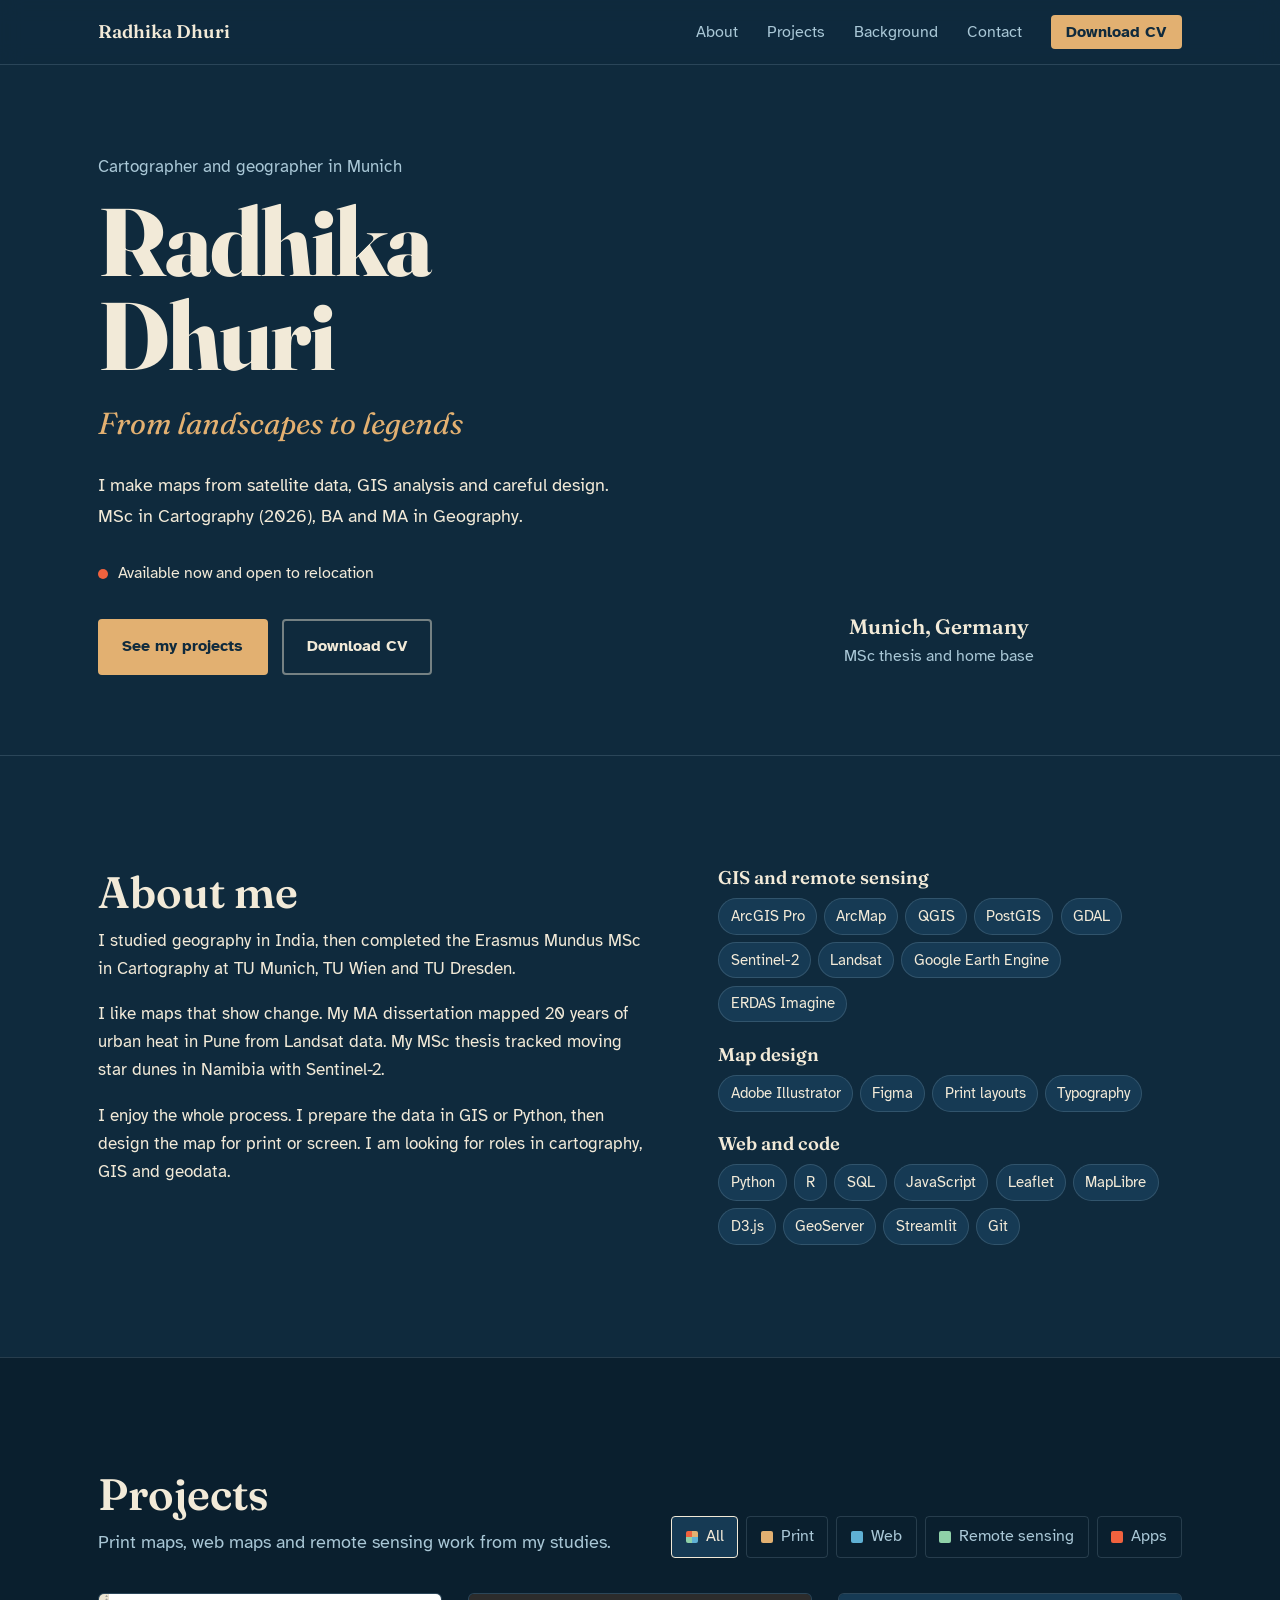
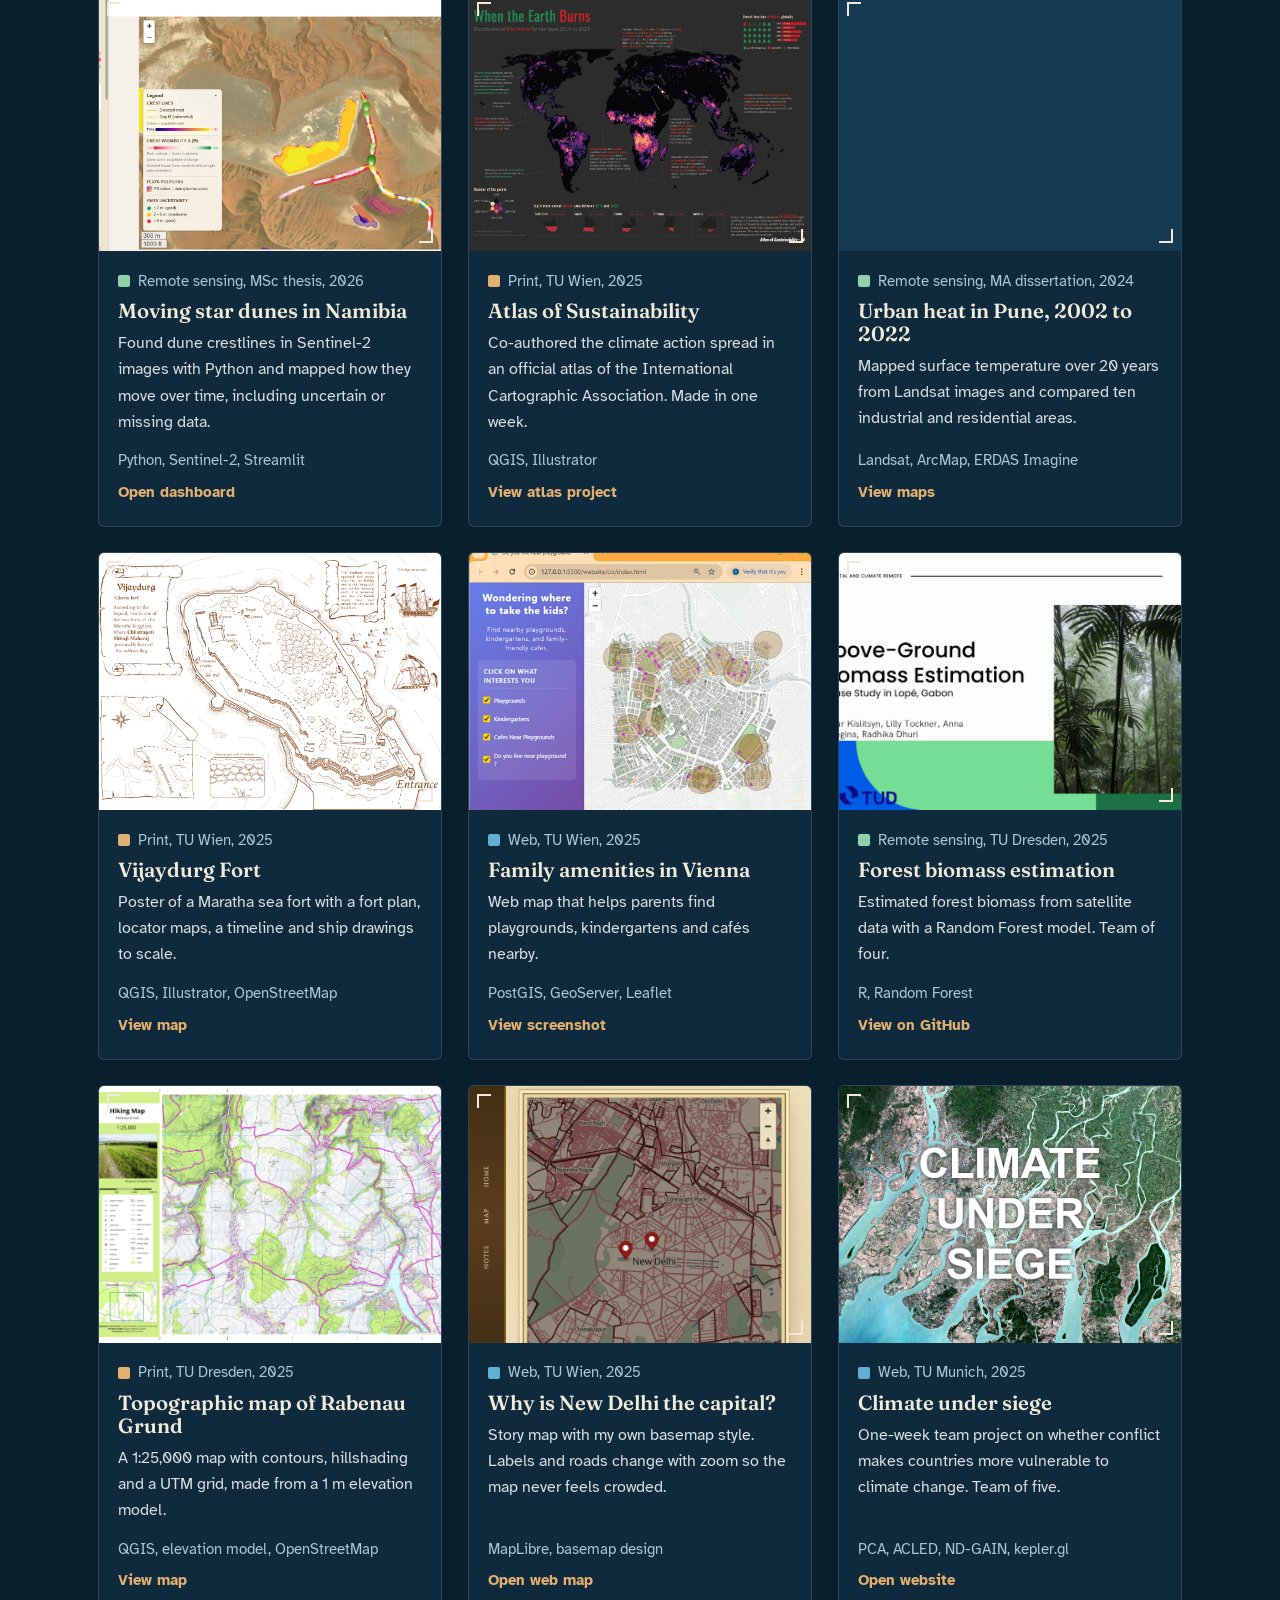
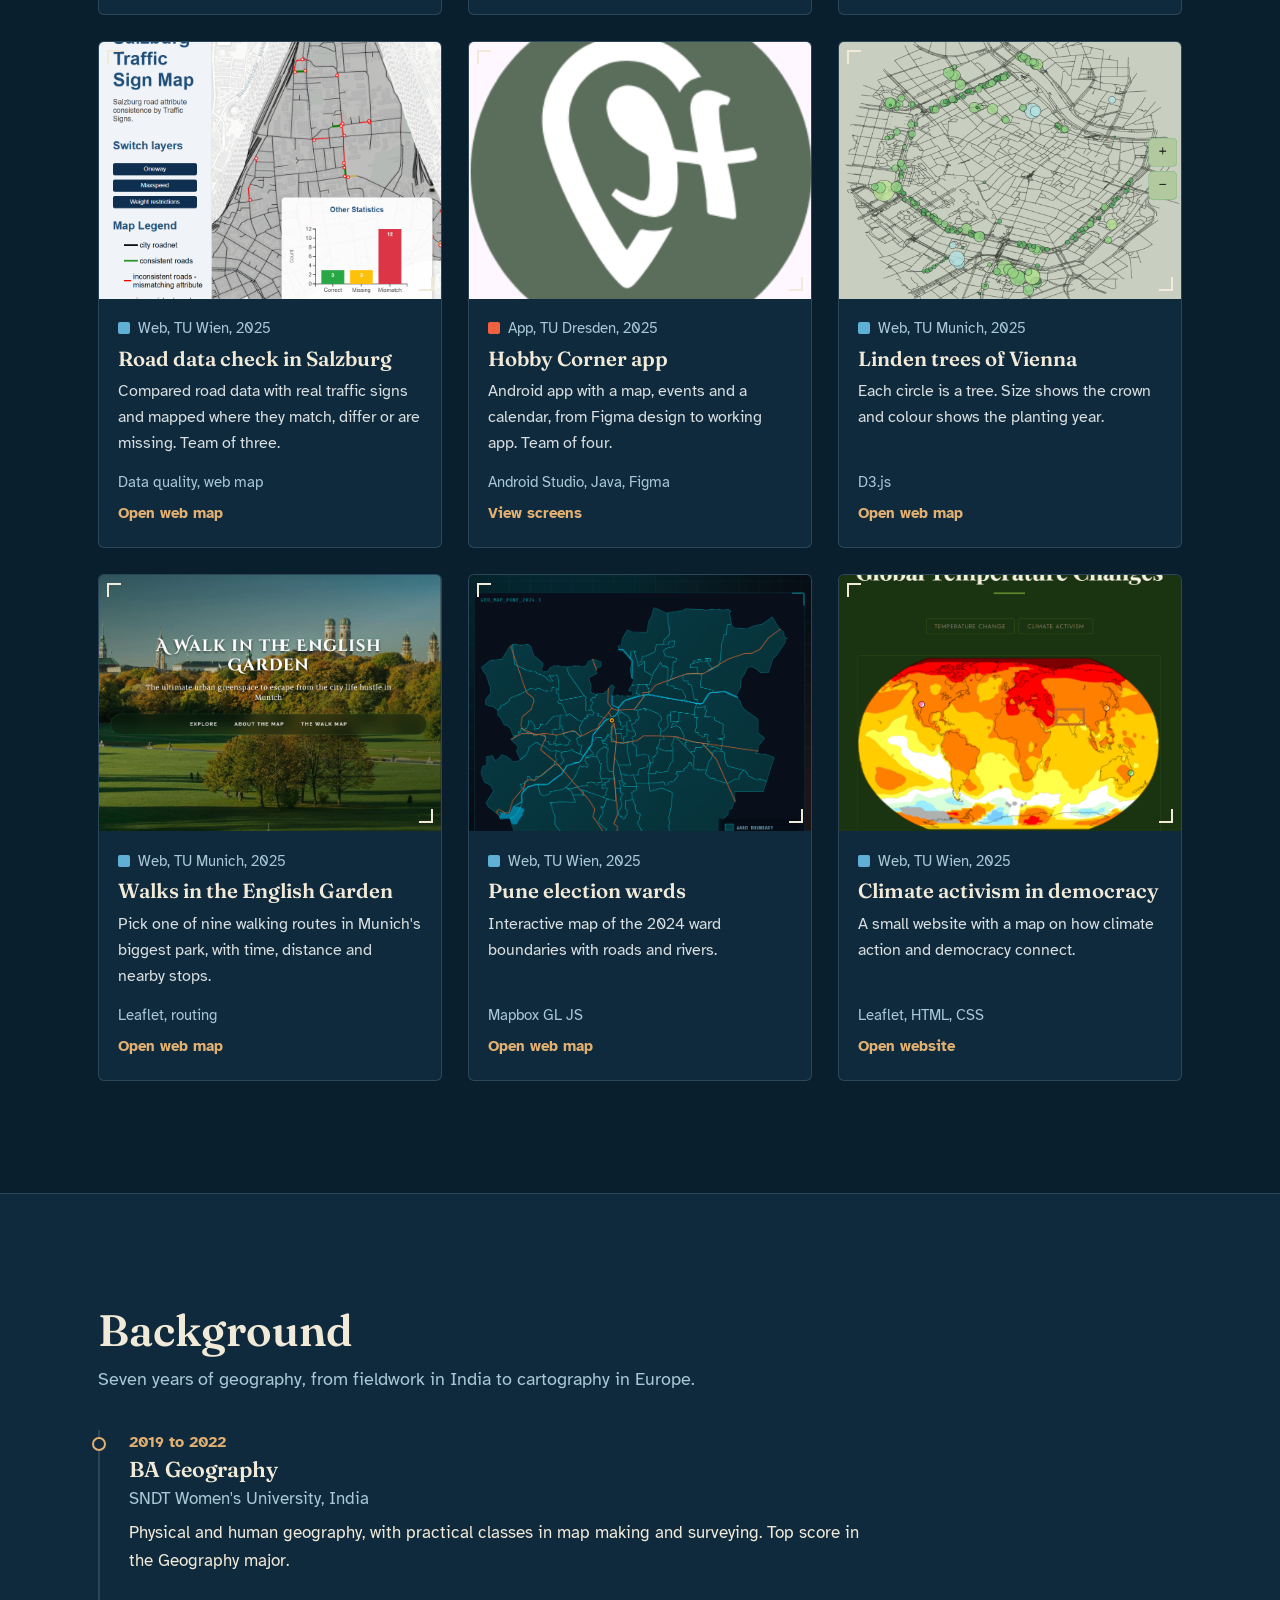
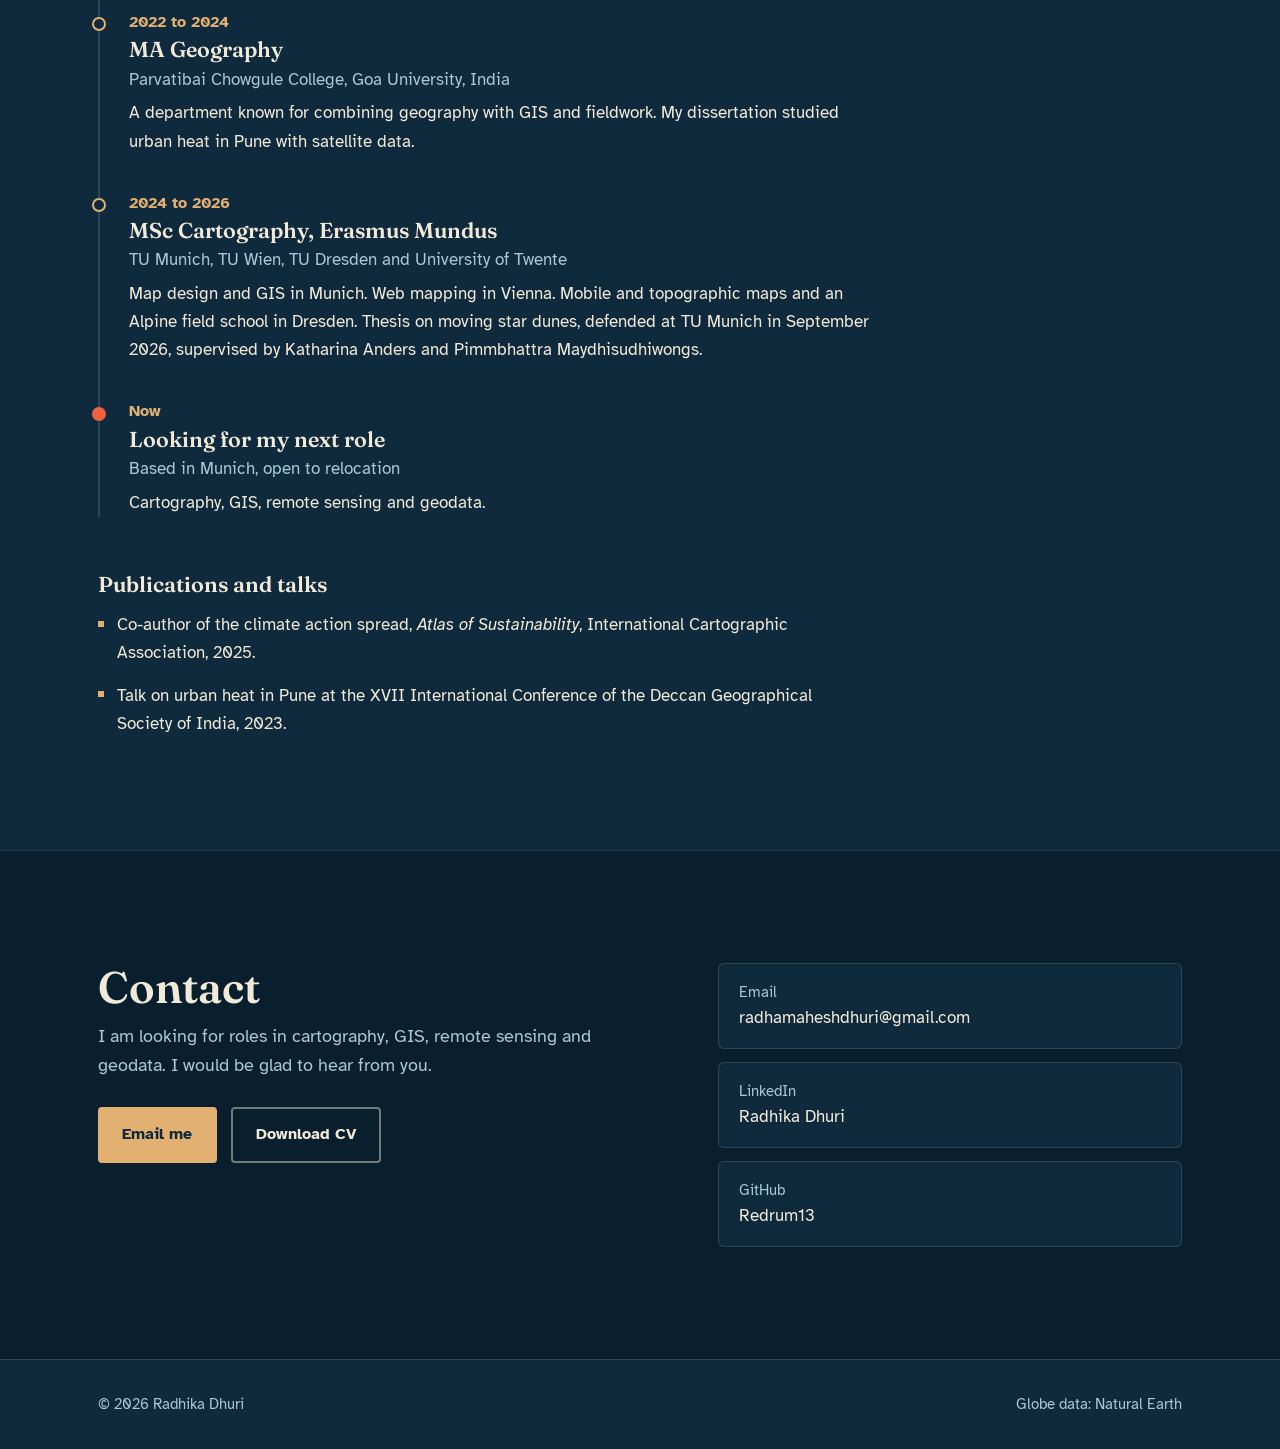
==== commit fc71f21a: "updated cards" ====
--- a/index.html
+++ b/index.html
@@ -175,14 +175,6 @@
   .card-tools { color: var(--shoal); font-size: 0.92rem; margin-top: auto; padding-top: 0.4rem; }
   .card-open { color: var(--sandstone); font-weight: 700; font-size: 0.95rem; }
 
-  /* ─── RESEARCH ─── */
-  .research .wrap { display: grid; grid-template-columns: 1fr 1.15fr; gap: clamp(2rem, 5vw, 4rem); align-items: center; }
-  .research-image { border-radius: 6px; overflow: hidden; border: 1px solid var(--rule); background: var(--ocean-lift); aspect-ratio: 4 / 3; }
-  .research-image img { width: 100%; height: 100%; object-fit: cover; }
-  .research h3 { font-size: clamp(1.5rem, 2.6vw, 2rem); margin: 0.4rem 0 1rem; }
-  .research p { margin-bottom: 1rem; max-width: 60ch; }
-  .research .meta { color: var(--shoal); font-size: 0.98rem; margin-bottom: 1.4rem; }
-
   /* ─── BACKGROUND ─── */
   .timeline { list-style: none; margin-top: 2.2rem; border-left: 2px solid var(--rule); }
   .timeline li { position: relative; padding: 0 0 2.2rem 1.8rem; max-width: 70ch; }
@@ -234,7 +226,7 @@
   /* ─── RESPONSIVE ─── */
   @media (max-width: 960px) {
     .grid { grid-template-columns: repeat(2, 1fr); }
-    .hero .wrap, .about .wrap, .research .wrap, .contact .wrap { grid-template-columns: 1fr; }
+    .hero .wrap, .about .wrap, .contact .wrap { grid-template-columns: 1fr; }
     #globe { max-width: 270px; }
   }
   @media (max-width: 760px) {
@@ -270,7 +262,6 @@
     <ul class="nav-links" id="navLinks">
       <li><a href="#about">About</a></li>
       <li><a href="#projects">Projects</a></li>
-      <li><a href="#research">Research</a></li>
       <li><a href="#background">Background</a></li>
       <li><a href="#contact">Contact</a></li>
       <li><a class="nav-cv" href="Radhika_Dhuri_CV.pdf" download>Download CV</a></li>
@@ -370,6 +361,17 @@
     -->
     <div class="grid" id="grid">
 
+      <article class="card" data-cat="rs" data-url="https://cartographic-star-dune-dynamics-thesis.streamlit.app/">
+        <div class="card-media"><img loading="lazy" src="portfolio_websites/Thumbnails/thesis_tn.png" alt="Dashboard showing star dune crestlines in the Namib Sand Sea"></div>
+        <div class="card-body">
+          <div class="card-kind"><span class="swatch sw-rs"></span>Remote sensing, MSc thesis, 2026</div>
+          <h3>Moving star dunes in Namibia</h3>
+          <p>Found dune crestlines in Sentinel-2 images with Python and mapped how they move over time, including uncertain or missing data.</p>
+          <div class="card-tools">Python, Sentinel-2, Streamlit</div>
+          <span class="card-open">Open dashboard</span>
+        </div>
+      </article>
+
       <article class="card" data-cat="print" data-url="https://github.com/uwcartlab/Vienna-DC-2025">
         <div class="card-media"><img loading="lazy" src="portfolio_websites/Thumbnails/atlas_map.png" alt="Atlas spread on climate action"></div>
         <div class="card-body">
@@ -524,29 +526,6 @@
         </div>
       </article>
 
-    </div>
-  </div>
-</section>
-
-<!-- RESEARCH -->
-<section class="research" id="research">
-  <div class="wrap">
-    <a class="research-image" href="https://cartographic-star-dune-dynamics-thesis.streamlit.app/" target="_blank" rel="noopener">
-      <img loading="lazy" src="portfolio_websites/Thumbnails/thesis_tn.png" alt="Thesis dashboard showing star dune crestlines">
-    </a>
-    <div>
-      <h2>Research</h2>
-      <h3>Mapping moving star dunes in Namibia</h3>
-      <p>
-        For my MSc thesis I built a Python workflow that finds dune crestlines in Sentinel-2
-        images of the Namib Sand Sea. I then tested ways to show how the dunes move over time,
-        including where the data is uncertain or missing.
-      </p>
-      <p class="meta">
-        Cartographic Approach to Remotely Sensed Star Dunes and Environment Dynamics.
-        TU Munich, defended September 2026. Supervised by Katharina Anders and Pimmbhattra Maydhisudhiwongs.
-      </p>
-      <a class="btn btn-solid" href="https://cartographic-star-dune-dynamics-thesis.streamlit.app/" target="_blank" rel="noopener">Open the dashboard</a>
     </div>
   </div>
 </section>
@@ -574,7 +553,7 @@
         <div class="tl-years">2024 to 2026</div>
         <h3>MSc Cartography, Erasmus Mundus</h3>
         <div class="tl-place">TU Munich, TU Wien, TU Dresden and University of Twente</div>
-        <p>Map design and GIS in Munich. Web mapping in Vienna. Mobile and topographic maps and an Alpine field school in Dresden. Thesis in Munich.</p>
+        <p>Map design and GIS in Munich. Web mapping in Vienna. Mobile and topographic maps and an Alpine field school in Dresden. Thesis on moving star dunes, defended at TU Munich in September 2026, supervised by Katharina Anders and Pimmbhattra Maydhisudhiwongs.</p>
       </li>
       <li class="now">
         <div class="tl-years">Now</div>
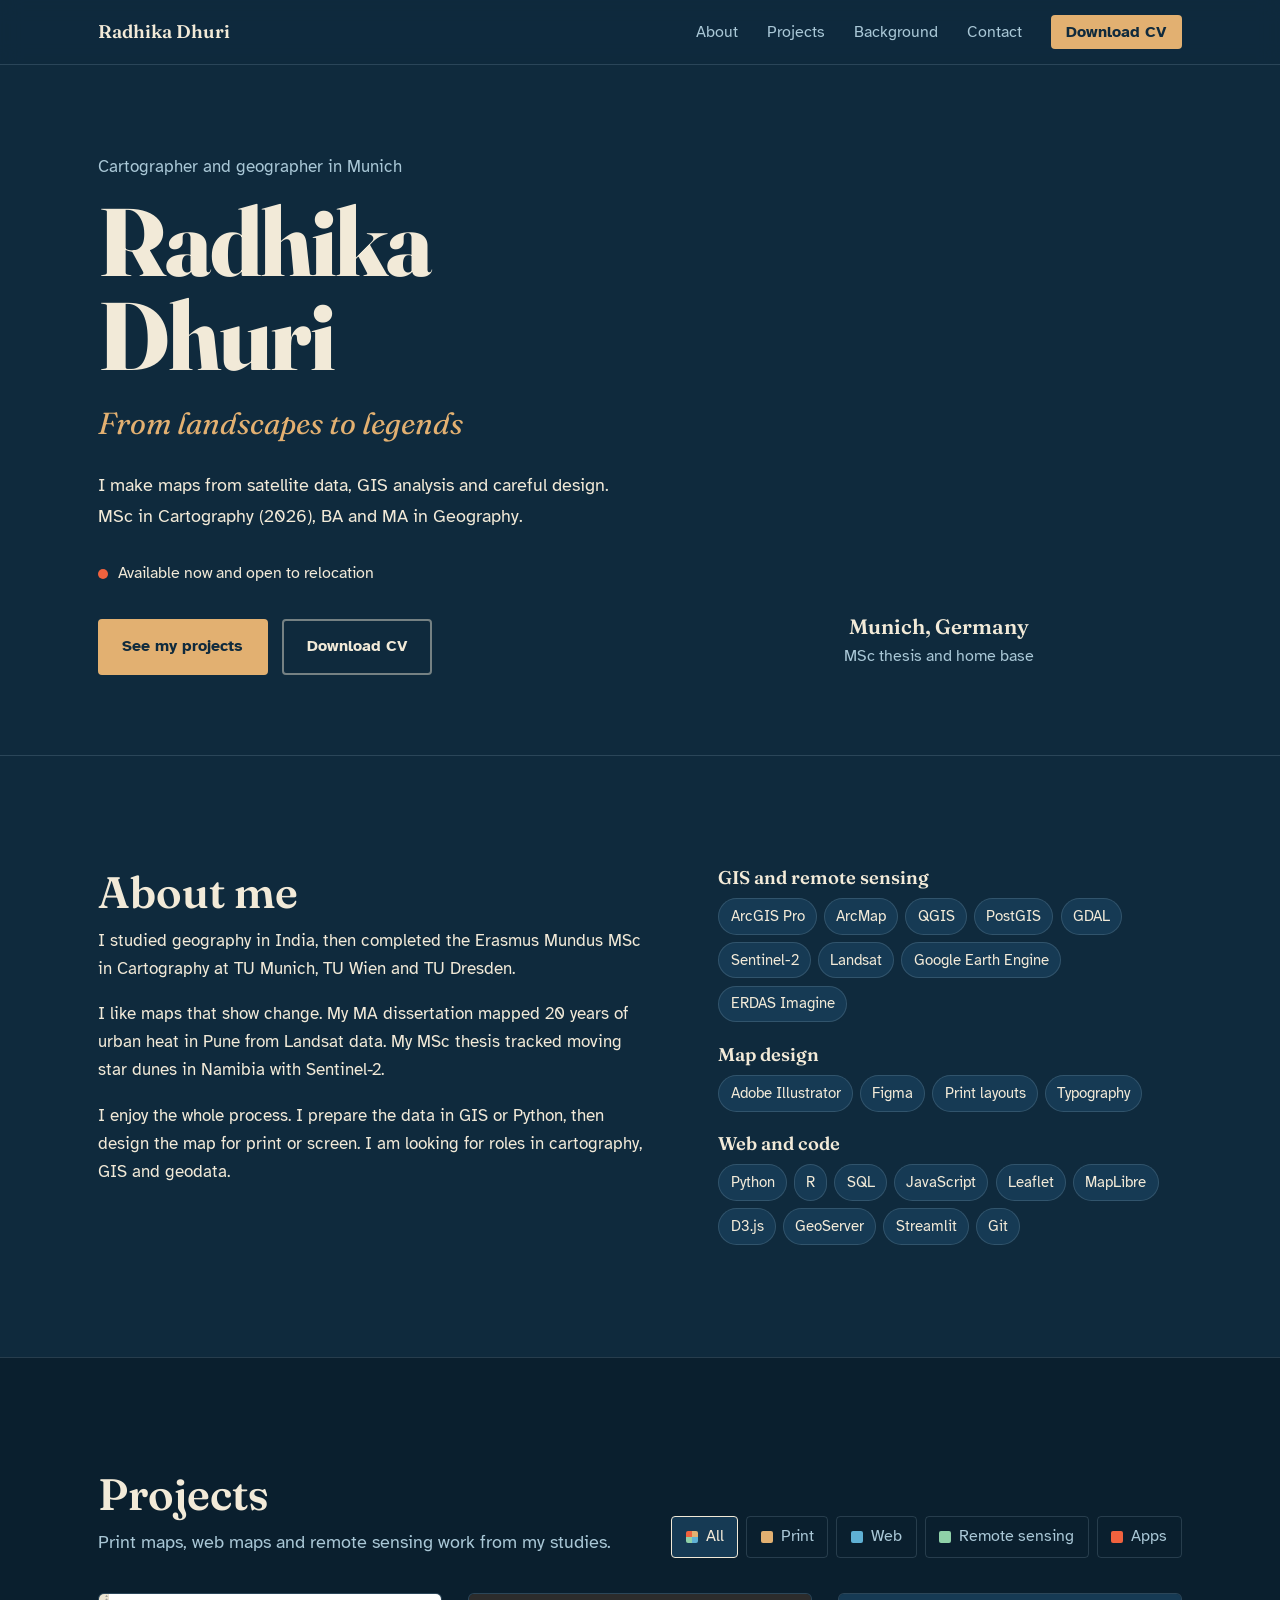
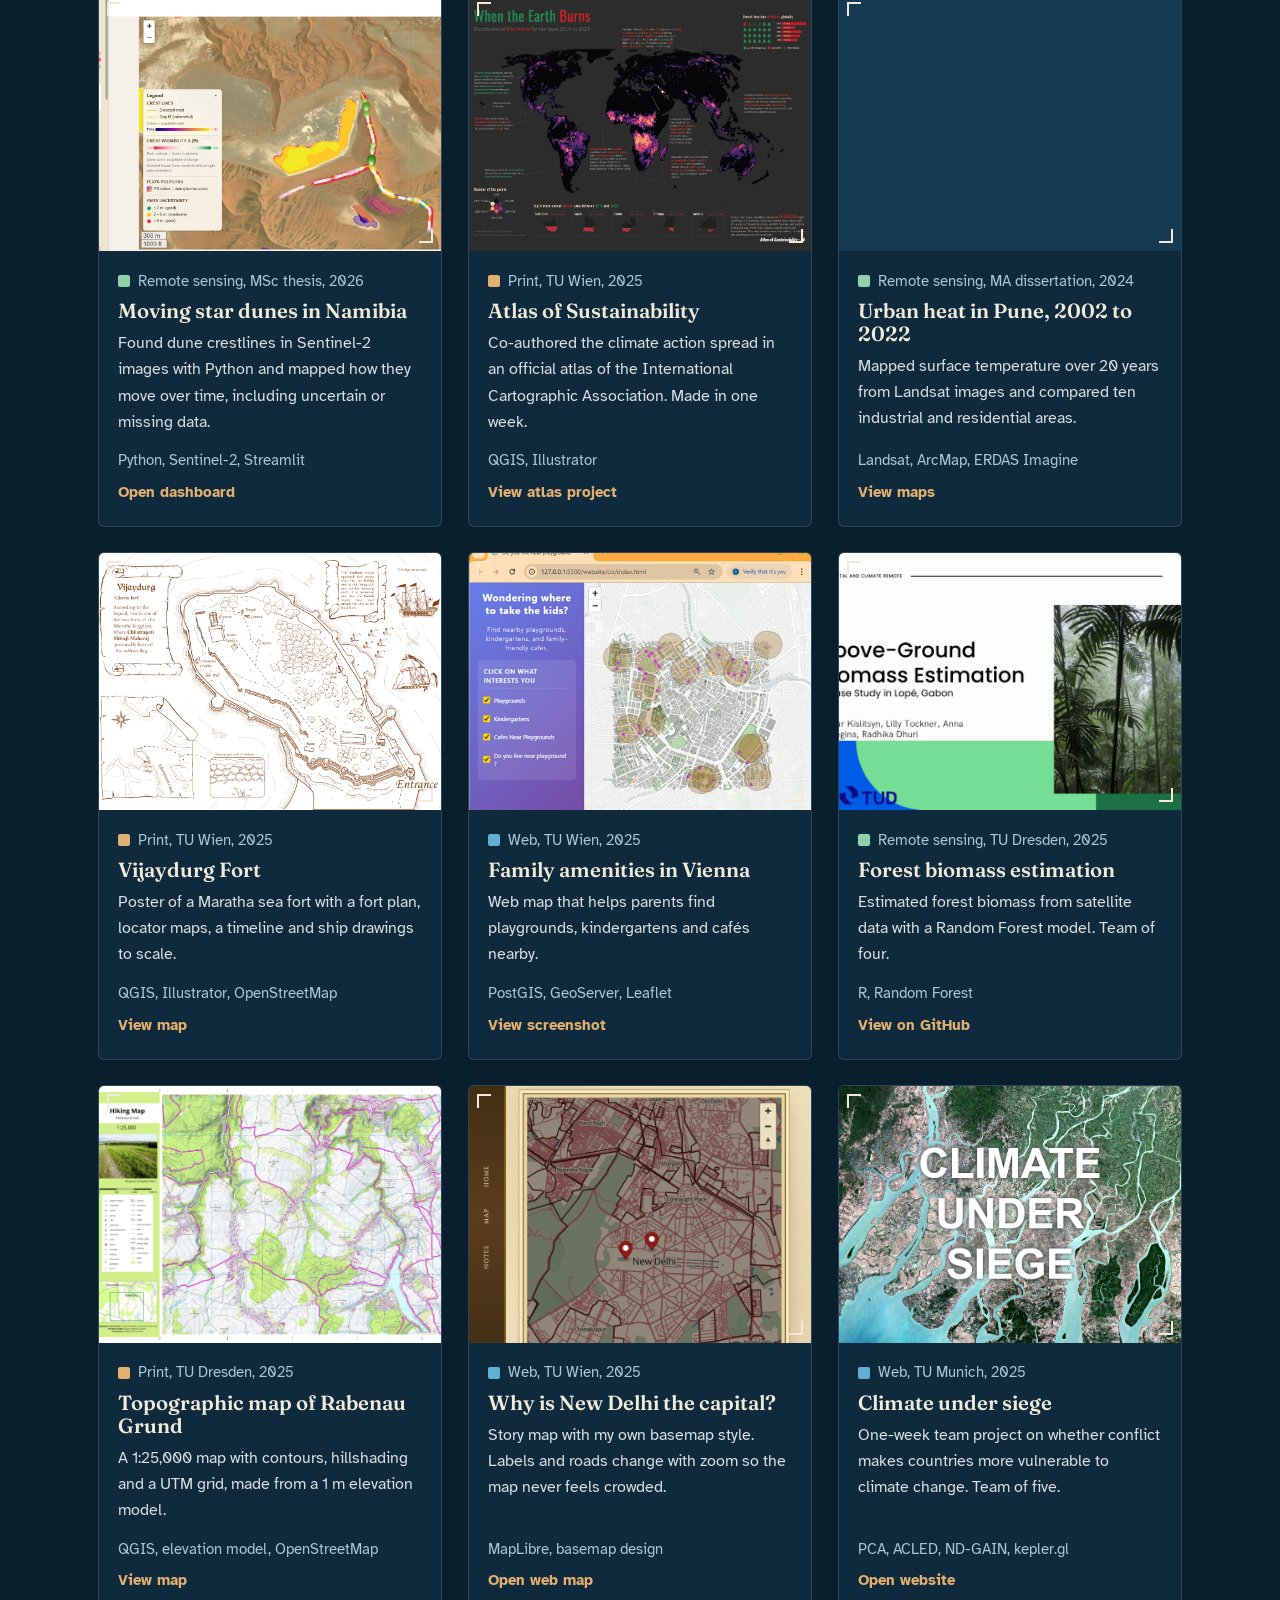
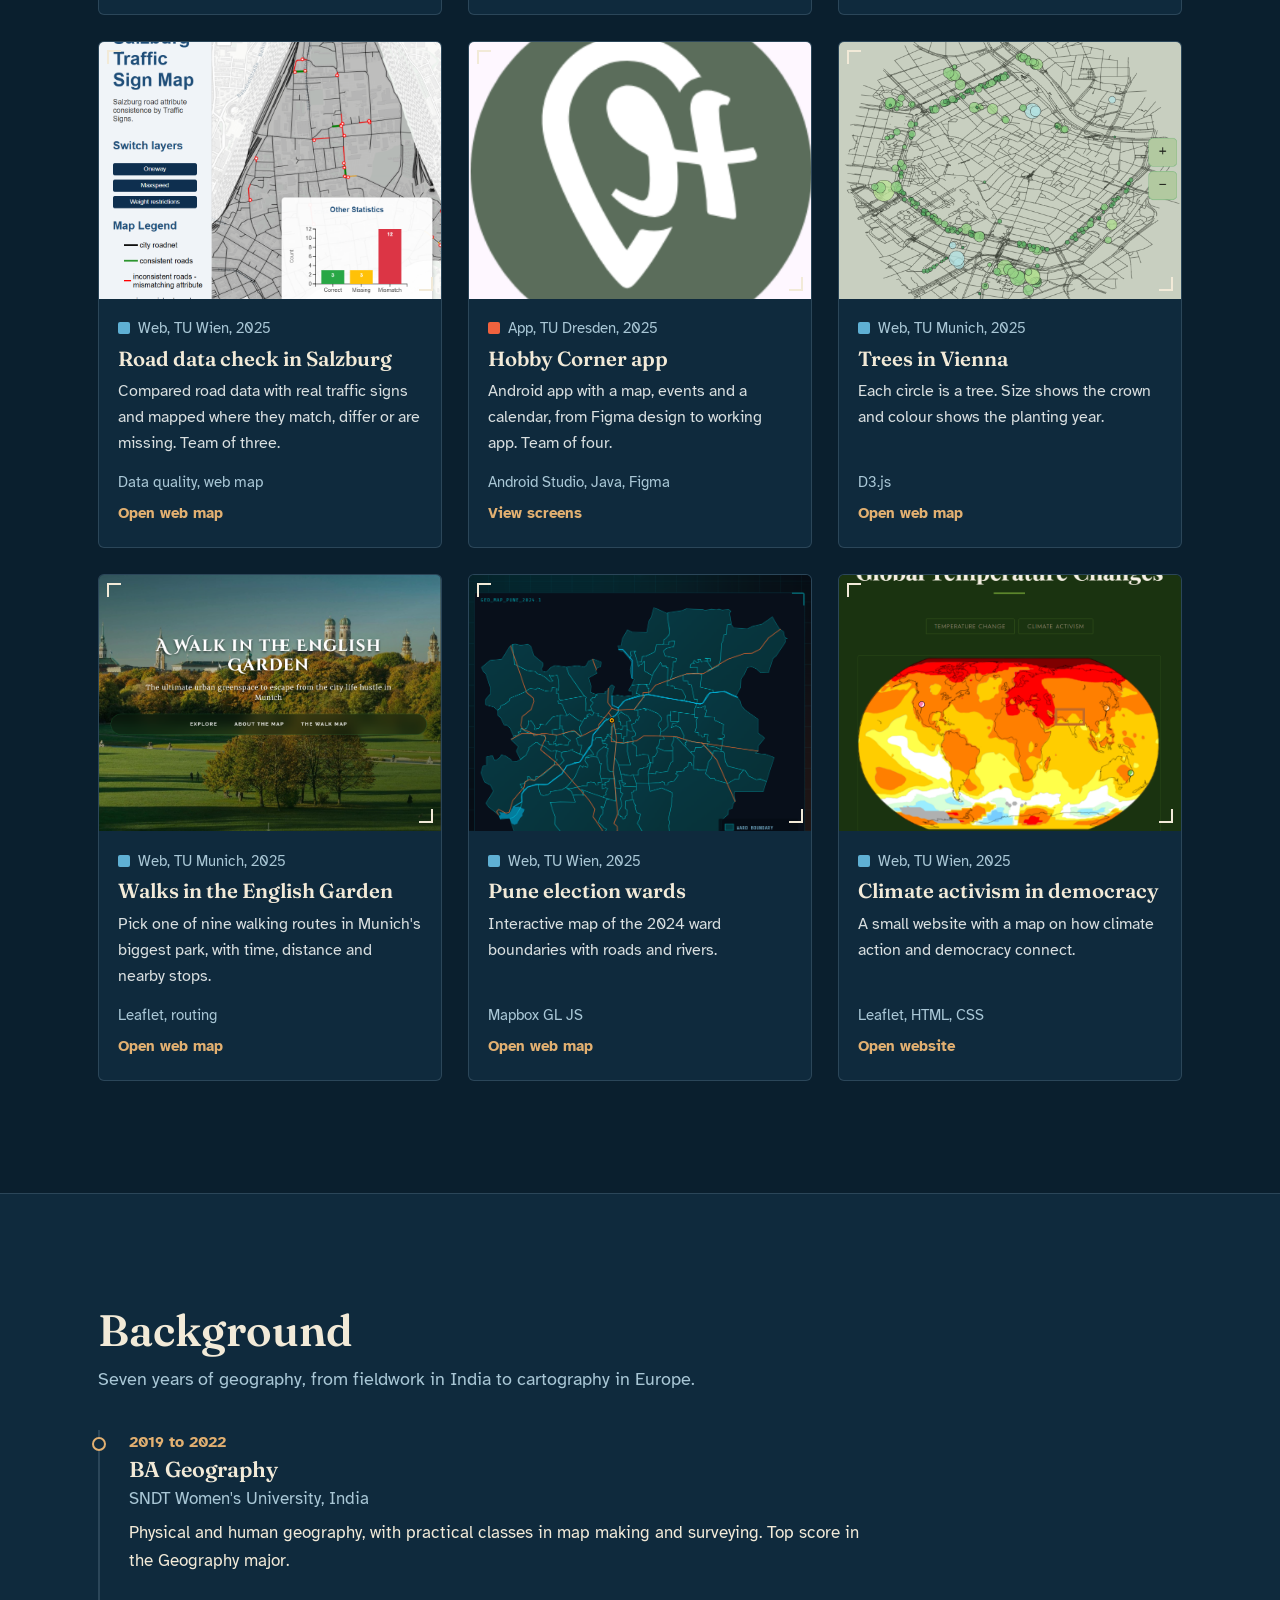
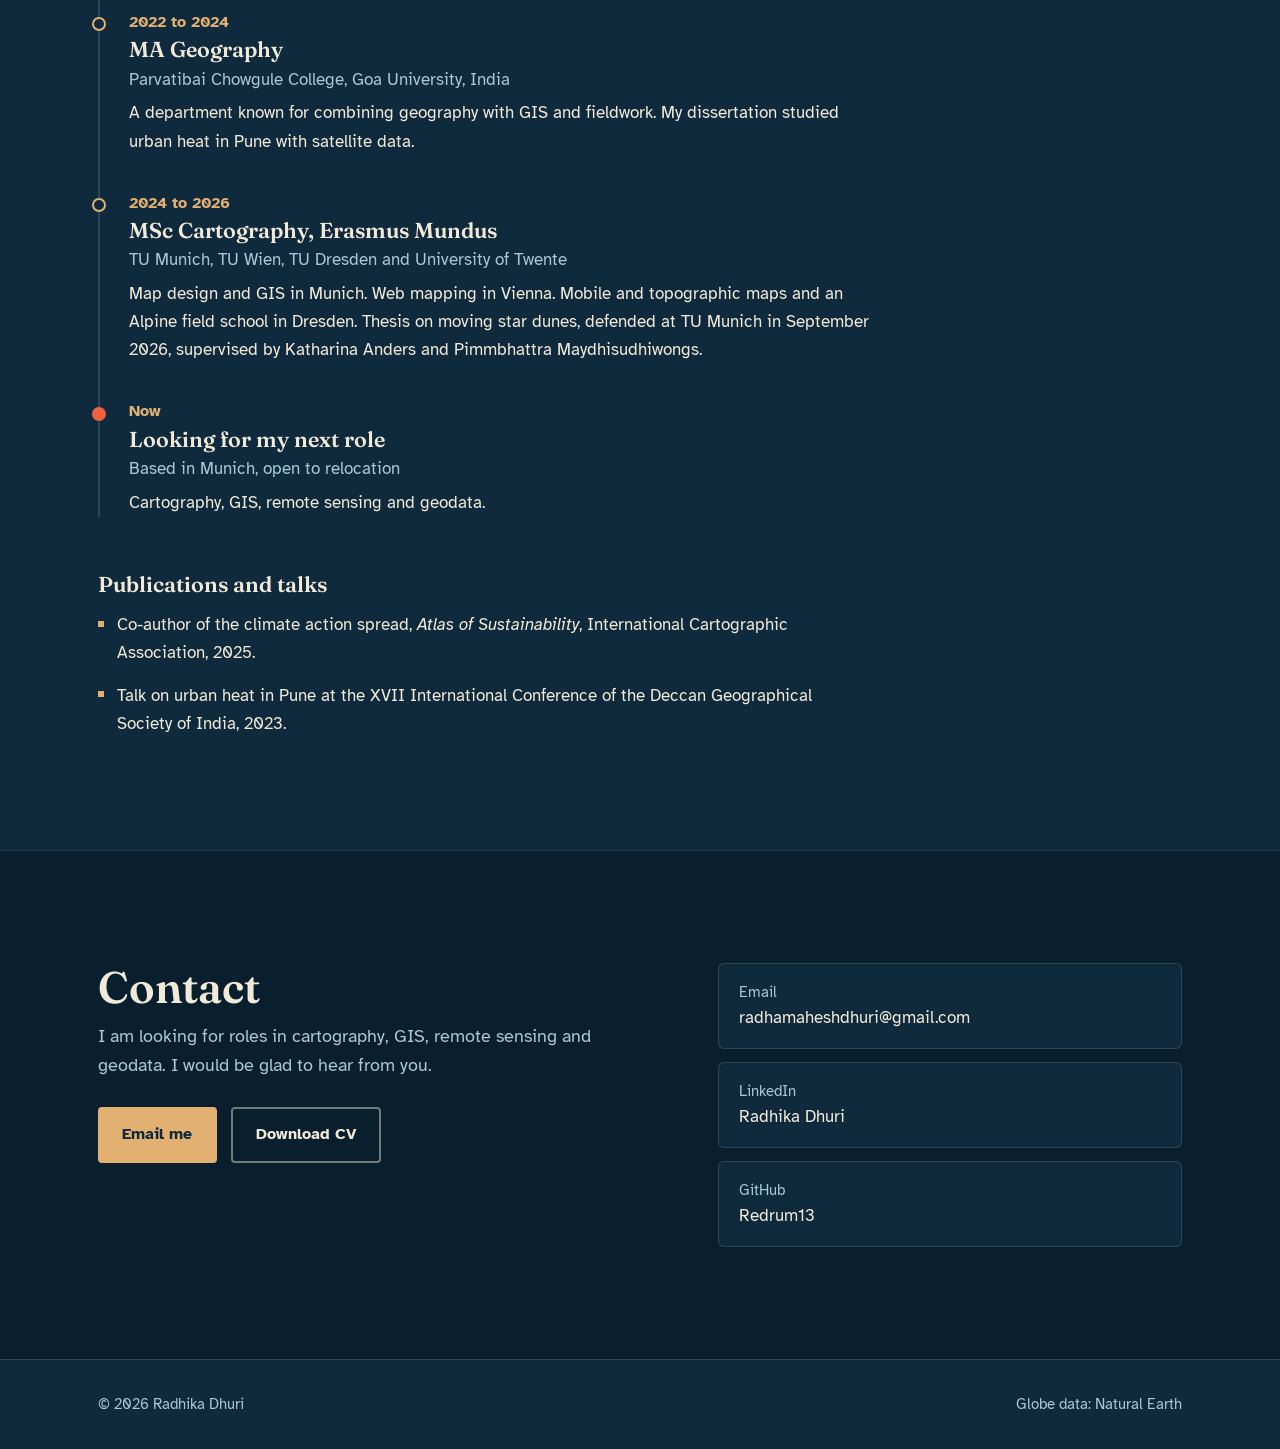
==== commit 23a1d02f: "Update_trees" ====
--- a/index.html
+++ b/index.html
@@ -483,10 +483,10 @@
       </article>
 
       <article class="card" data-cat="web" data-url="portfolio_websites/geoviz_vs/index.html">
-        <div class="card-media"><img loading="lazy" src="portfolio_websites/Thumbnails/tree_tn.png" alt="Map of linden trees in Vienna"></div>
+        <div class="card-media"><img loading="lazy" src="portfolio_websites/Thumbnails/tree_tn.png" alt="Map of trees in Vienna"></div>
         <div class="card-body">
           <div class="card-kind"><span class="swatch sw-web"></span>Web, TU Munich, 2025</div>
-          <h3>Linden trees of Vienna</h3>
+          <h3>Trees in Vienna</h3>
           <p>Each circle is a tree. Size shows the crown and colour shows the planting year.</p>
           <div class="card-tools">D3.js</div>
           <span class="card-open">Open web map</span>
@@ -676,14 +676,11 @@
     { name: 'Dresden, Germany',         note: 'Topographic and mobile maps',       lon: 13.74, lat: 51.05 },
     { name: 'Namib Sand Sea, Namibia',  note: 'Thesis study area',                 lon: 15.30, lat: -24.73 }
   ];
-  // ISO numeric codes: India, Germany, Austria, Namibia
-  const HIGHLIGHT = new Set(['356', '276', '040', '516']);
 
   const css = getComputedStyle(document.documentElement);
   const C = {
     sea:   css.getPropertyValue('--ocean-lift').trim(),
     land:  '#2f5a74',
-    mine:  css.getPropertyValue('--sandstone').trim(),
     edge:  css.getPropertyValue('--paper').trim(),
     grid:  'rgba(169,199,214,0.22)',
     red:   css.getPropertyValue('--survey-red').trim()
@@ -744,11 +741,12 @@
   projection.rotate([-PLACES[current].lon, -PLACES[current].lat * 0.75]);
   render();
 
-  d3.json('https://cdn.jsdelivr.net/npm/world-atlas@2/countries-110m.json').then(world => {
-    countries = topojson.feature(world, world.objects.countries).features;
+  /* Land only, no country borders or highlights.
+     The globe makes no boundary statement. The markers tell the story. */
+  d3.json('https://cdn.jsdelivr.net/npm/world-atlas@2/land-110m.json').then(world => {
+    countries = [topojson.feature(world, world.objects.land)];
     gLand.selectAll('path').data(countries).enter().append('path')
-      .attr('fill', d => HIGHLIGHT.has(d.id) ? C.mine : C.land)
-      .attr('stroke', C.sea).attr('stroke-width', 0.5);
+      .attr('fill', C.land);
     render();
     setInterval(() => {
       if (document.hidden) return;
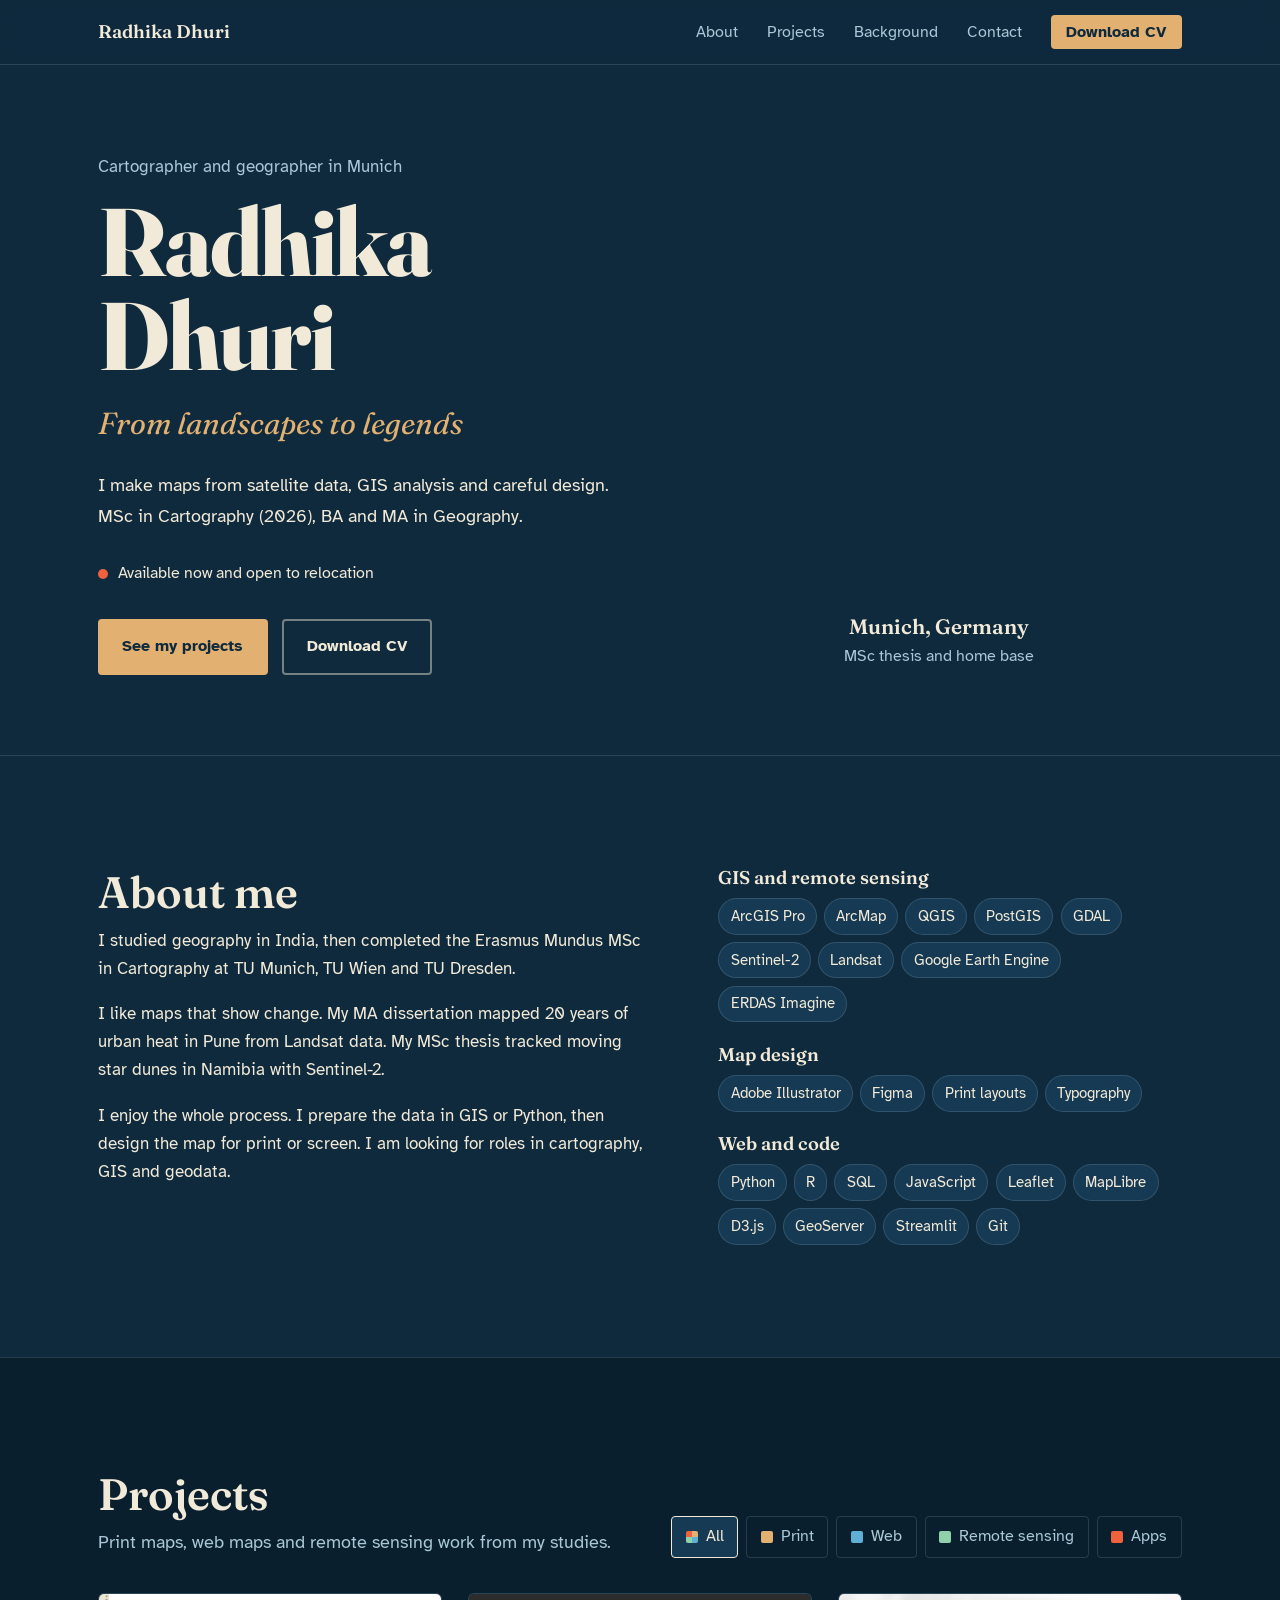
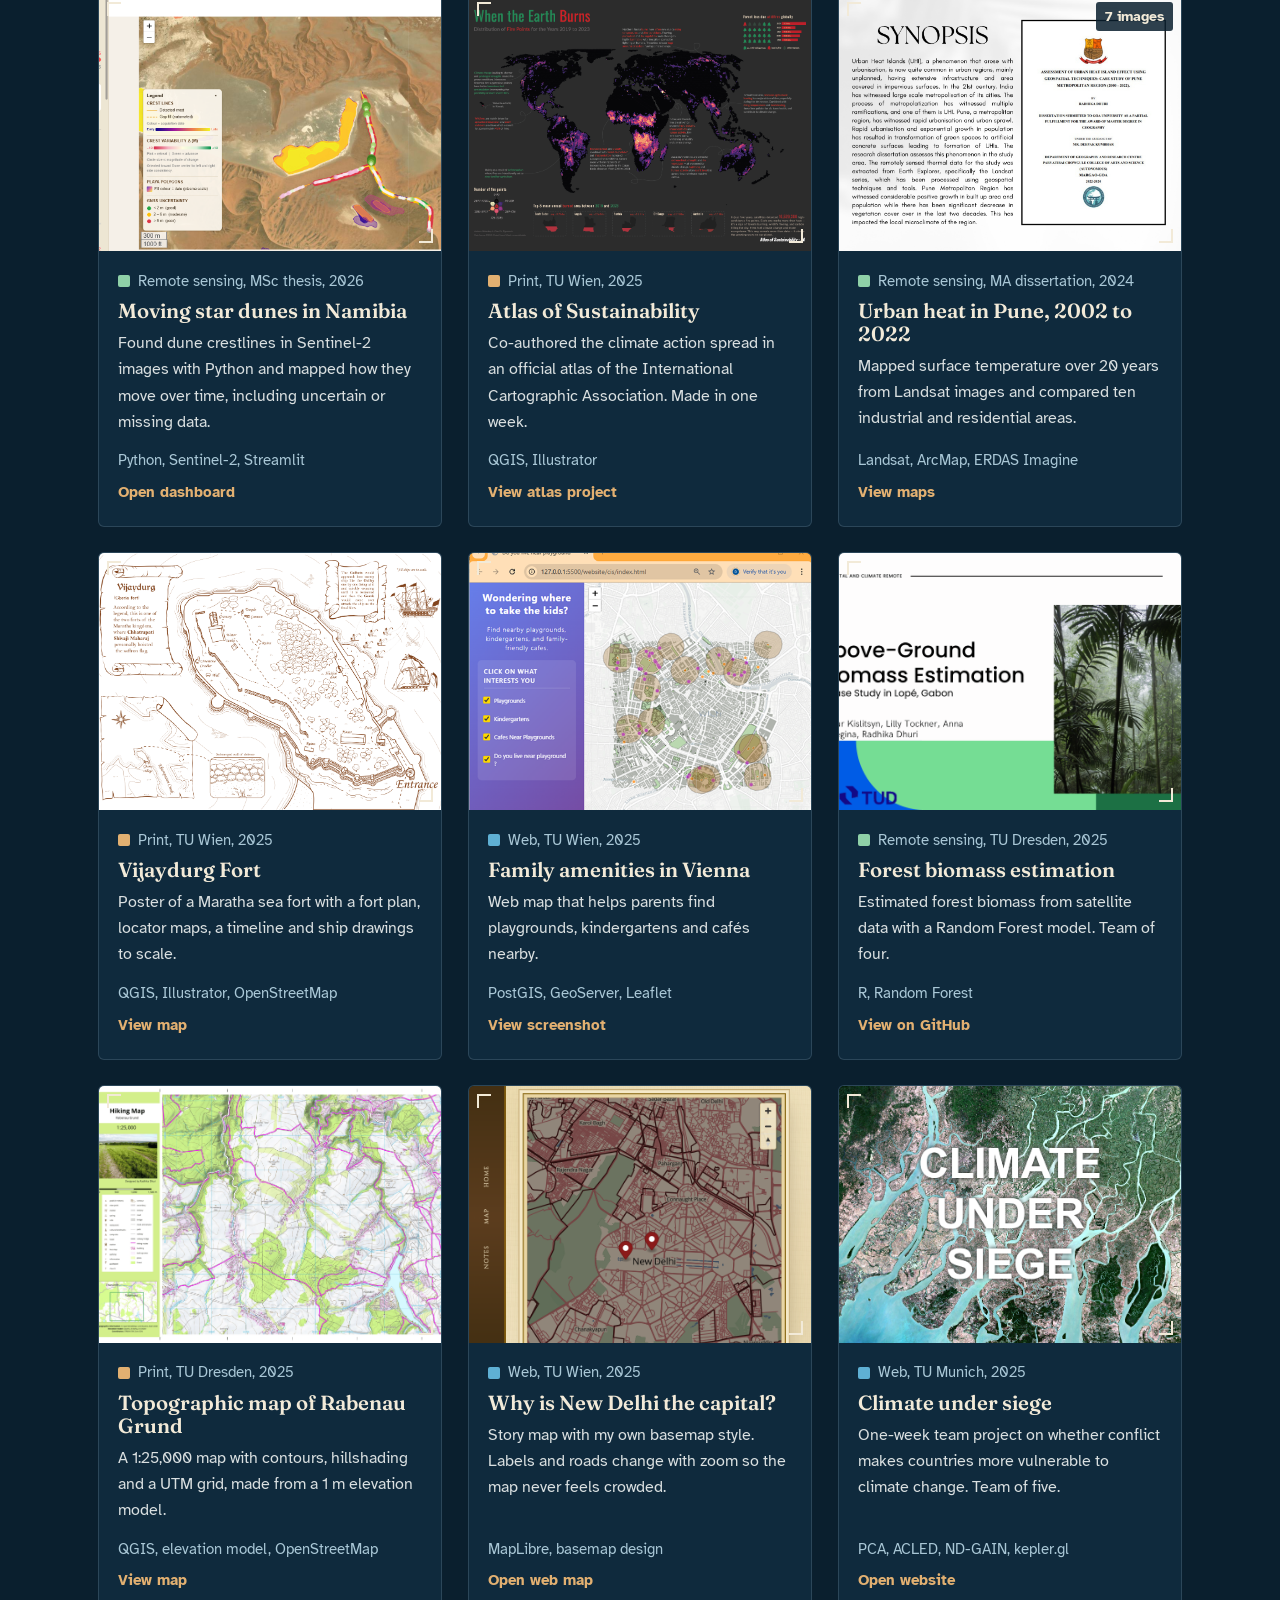
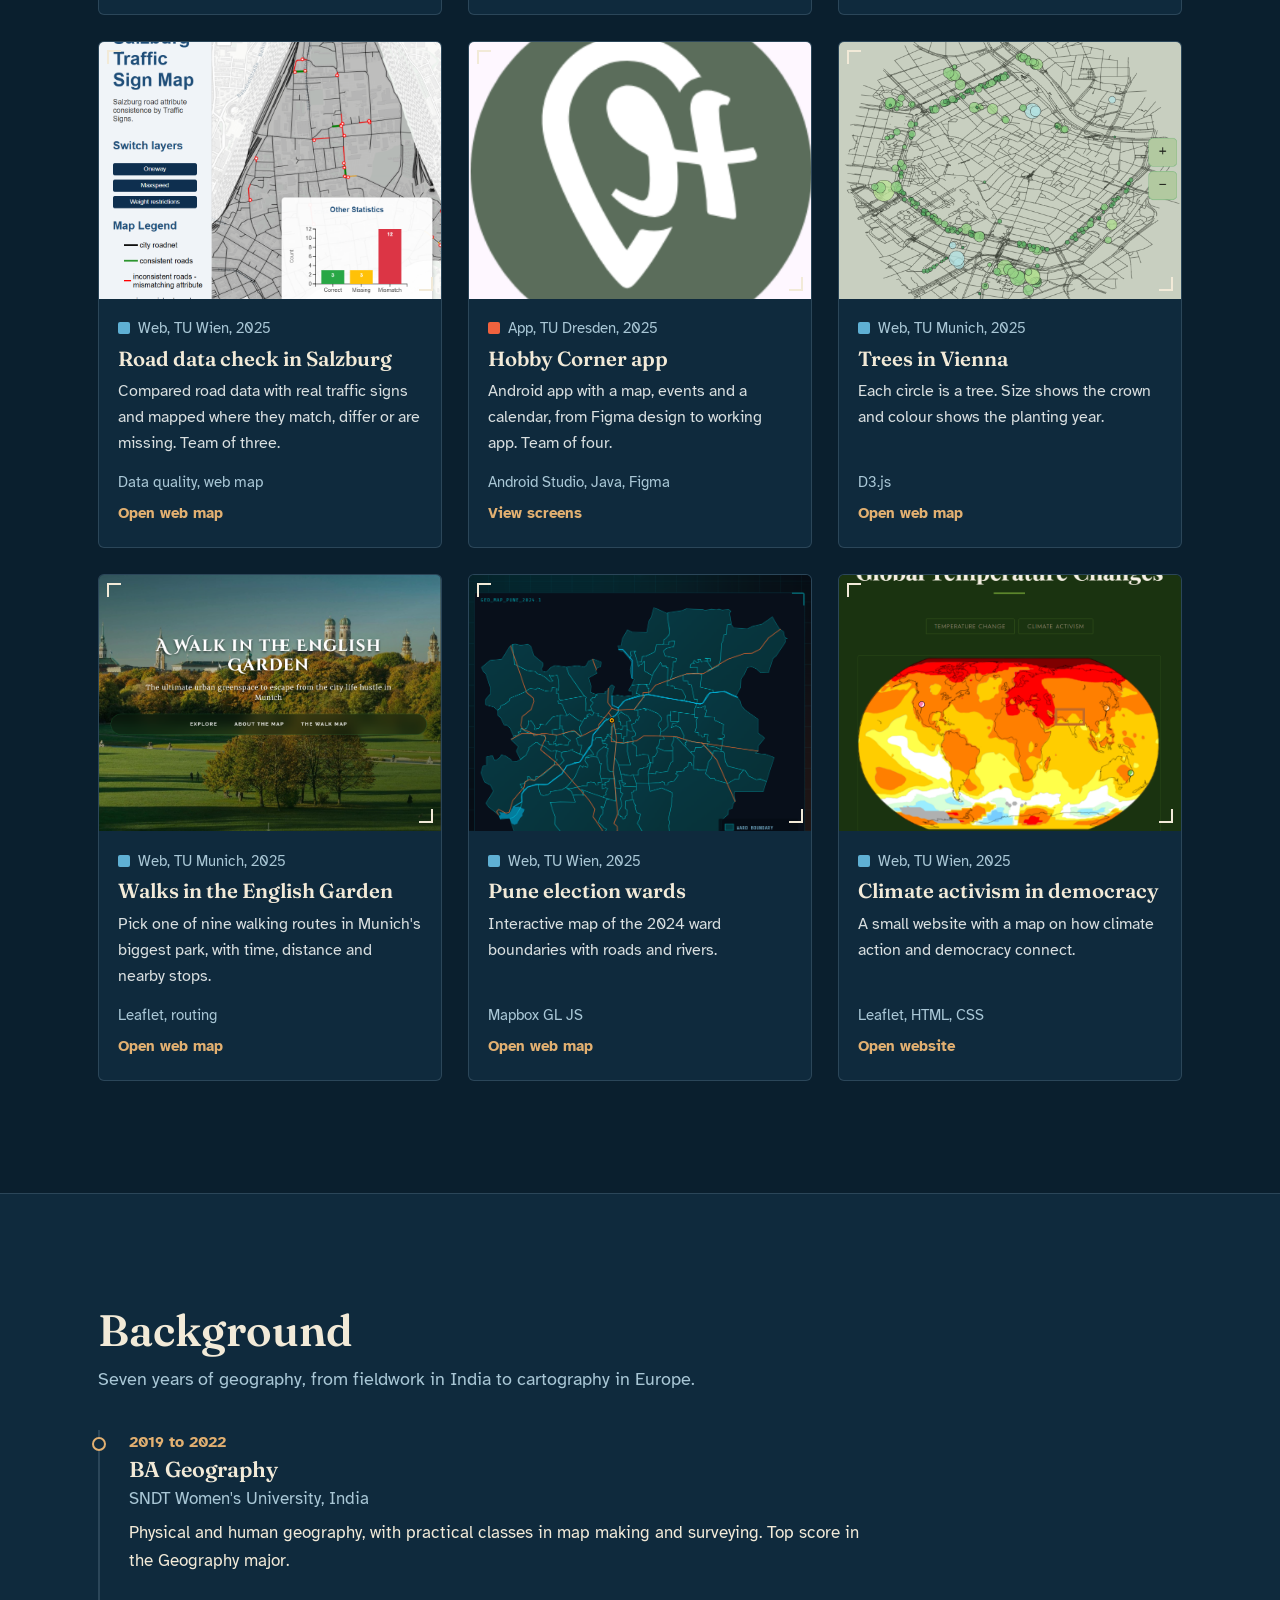
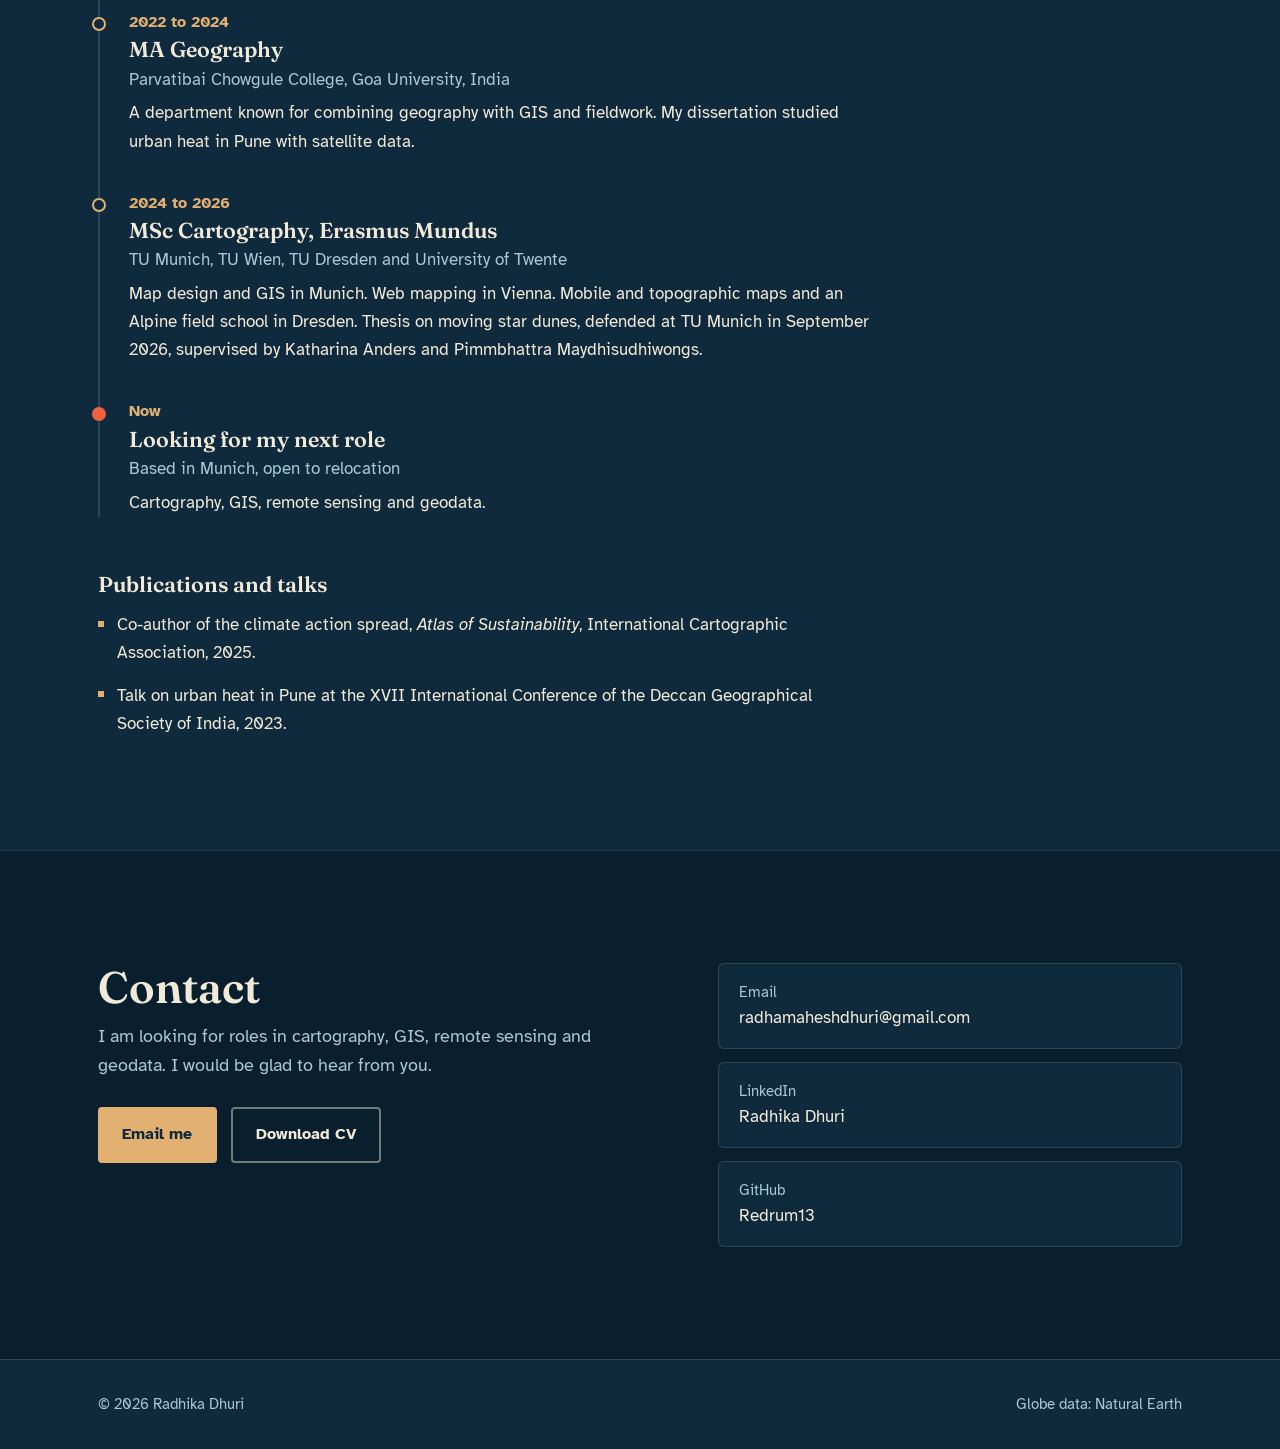
==== commit 3e31b686: "update_masters_uhi" ====
--- a/index.html
+++ b/index.html
@@ -213,14 +213,56 @@
   /* ─── LIGHTBOX ─── */
   .lightbox {
     position: fixed; inset: 0; z-index: 100; display: none;
-    background: rgba(5,15,22,0.94); align-items: center; justify-content: center; padding: 1.5rem;
+    background: rgba(5,15,22,0.95);
+    flex-direction: column; padding: 0.9rem clamp(0.75rem, 3vw, 1.5rem) 1rem; gap: 0.6rem;
   }
   .lightbox.open { display: flex; }
-  .lightbox img { max-width: 92vw; max-height: 86vh; border-radius: 4px; }
-  .lightbox button {
-    position: absolute; top: 1rem; right: 1rem; font: inherit; font-weight: 700;
-    background: var(--paper); color: var(--ocean); border: none; border-radius: 4px;
-    padding: 0.55rem 1rem; cursor: pointer;
+  .lb-top { display: flex; align-items: center; gap: 1rem; min-height: 44px; }
+  .lb-title { font-family: var(--serif); font-weight: 600; font-size: 1.1rem; flex: 1; min-width: 0;
+    white-space: nowrap; overflow: hidden; text-overflow: ellipsis; }
+  .lb-count { color: var(--shoal); font-size: 0.95rem; font-variant-numeric: tabular-nums; }
+  #lightboxClose {
+    font: inherit; font-weight: 700; background: var(--paper); color: var(--ocean);
+    border: none; border-radius: 4px; padding: 0.55rem 1rem; cursor: pointer;
+  }
+  #lightboxClose:hover { background: var(--sandstone); }
+  .lb-stage { position: relative; flex: 1; min-height: 0; display: flex; align-items: center; justify-content: center; }
+  .lb-stage img {
+    max-width: 100%; max-height: 100%; object-fit: contain; border-radius: 4px;
+    transition: opacity 0.2s ease; user-select: none; -webkit-user-drag: none;
+  }
+  .lb-stage img.loading { opacity: 0.25; }
+  .lb-nav {
+    position: absolute; top: 50%; transform: translateY(-50%); z-index: 2;
+    width: 48px; height: 48px; border-radius: 50%; border: 1px solid rgba(242,234,216,0.35);
+    background: rgba(10,31,46,0.8); color: var(--paper); font-size: 1.6rem; line-height: 1;
+    display: flex; align-items: center; justify-content: center; cursor: pointer;
+    transition: background 0.2s, border-color 0.2s;
+  }
+  .lb-nav:hover { background: var(--ocean-lift); border-color: var(--paper); }
+  .lb-prev { left: 0.25rem; }
+  .lb-next { right: 0.25rem; }
+  .lb-caption { text-align: center; color: var(--paper); font-size: 1rem; min-height: 1.65em; }
+  .lb-thumbs { display: flex; gap: 0.5rem; justify-content: center; overflow-x: auto; padding: 0.25rem; scrollbar-width: thin; }
+  .lb-thumbs button {
+    flex: 0 0 auto; width: 72px; height: 54px; padding: 0; border-radius: 3px; overflow: hidden; cursor: pointer;
+    border: 2px solid transparent; background: var(--ocean-lift); opacity: 0.55; transition: opacity 0.2s, border-color 0.2s;
+  }
+  .lb-thumbs button:hover { opacity: 0.9; }
+  .lb-thumbs button[aria-current="true"] { opacity: 1; border-color: var(--sandstone); }
+  .lb-thumbs img { width: 100%; height: 100%; object-fit: cover; }
+  .lightbox.single .lb-nav, .lightbox.single .lb-thumbs, .lightbox.single .lb-count { display: none; }
+  @media (max-width: 600px) {
+    .lb-nav { width: 40px; height: 40px; font-size: 1.3rem; }
+    .lb-thumbs button { width: 56px; height: 42px; }
+  }
+
+  /* "N images" badge on cards that open a gallery */
+  .card-count {
+    position: absolute; top: 8px; right: 8px; z-index: 2;
+    display: inline-flex; align-items: center; gap: 0.35rem;
+    background: rgba(10,31,46,0.85); color: var(--paper); font-size: 0.85rem; font-weight: 700;
+    padding: 0.2rem 0.55rem; border-radius: 3px;
   }
 
   /* ─── RESPONSIVE ─── */
@@ -356,8 +398,10 @@
     <!--
       How a card works:
       data-cat   = which filter shows it (print, web, rs, apps)
-      data-image = opens the image large on click
-      data-url   = opens a link in a new tab on click
+      data-image    = opens the image large on click
+      data-images   = opens a gallery: image paths separated by commas
+      data-captions = optional, one caption per image, separated by |
+      data-url      = opens a link in a new tab on click
     -->
     <div class="grid" id="grid">
 
@@ -383,8 +427,16 @@
         </div>
       </article>
 
-      <article class="card" data-cat="rs" data-image="portfolio_websites/print_maps/uhi_lst_series.png">
-        <div class="card-media"><img loading="lazy" src="portfolio_websites/Thumbnails/uhi_tn.png" alt="Land surface temperature maps of Pune"></div>
+      <!-- Replace these paths with your PNG files (any number, in the order you want them shown) -->
+      <article class="card" data-cat="rs"
+        data-images="portfolio_websites/Urban_heat_island_overview/Slide1.PNG,
+                     portfolio_websites/Urban_heat_island_overview/Slide2.PNG,
+                     portfolio_websites/Urban_heat_island_overview/Slide3.PNG,
+                     portfolio_websites/Urban_heat_island_overview/Slide4.PNG,
+                     portfolio_websites/Urban_heat_island_overview/Slide5.PNG,
+                     portfolio_websites/Urban_heat_island_overview/Slide6.PNG,
+                     portfolio_websites/Urban_heat_island_overview/Slide7.PNG">
+        <div class="card-media"><img loading="lazy" src="portfolio_websites/Urban_heat_island_overview/Slide1.PNG" alt="Land surface temperature maps of Pune"></div>
         <div class="card-body">
           <div class="card-kind"><span class="swatch sw-rs"></span>Remote sensing, MA dissertation, 2024</div>
           <h3>Urban heat in Pune, 2002 to 2022</h3>
@@ -601,9 +653,19 @@
   </div>
 </footer>
 
-<div class="lightbox" id="lightbox" role="dialog" aria-modal="true" aria-label="Map preview">
-  <button id="lightboxClose">Close</button>
-  <img id="lightboxImg" src="" alt="">
+<div class="lightbox" id="lightbox" role="dialog" aria-modal="true" aria-labelledby="lbTitle">
+  <div class="lb-top">
+    <p class="lb-title" id="lbTitle"></p>
+    <span class="lb-count" id="lbCount" aria-live="polite"></span>
+    <button id="lightboxClose" type="button">Close</button>
+  </div>
+  <div class="lb-stage" id="lbStage">
+    <button class="lb-nav lb-prev" id="lbPrev" type="button" aria-label="Previous image">‹</button>
+    <img id="lightboxImg" src="" alt="">
+    <button class="lb-nav lb-next" id="lbNext" type="button" aria-label="Next image">›</button>
+  </div>
+  <p class="lb-caption" id="lbCaption"></p>
+  <div class="lb-thumbs" id="lbThumbs" aria-label="Choose an image"></div>
 </div>
 
 <script src="https://cdn.jsdelivr.net/npm/d3@7/dist/d3.min.js"></script>
@@ -637,26 +699,111 @@
   });
 });
 
-/* ─── Cards: open image or link (mouse and keyboard) ─── */
-const lightbox = document.getElementById('lightbox');
+/* ─── Lightbox gallery (one image or many) ─── */
+const lightbox    = document.getElementById('lightbox');
 const lightboxImg = document.getElementById('lightboxImg');
-function openLightbox(src, alt) {
-  lightboxImg.src = src; lightboxImg.alt = alt;
+const lbTitle     = document.getElementById('lbTitle');
+const lbCount     = document.getElementById('lbCount');
+const lbCaption   = document.getElementById('lbCaption');
+const lbThumbs    = document.getElementById('lbThumbs');
+const lbClose     = document.getElementById('lightboxClose');
+let gallery = [], galleryIndex = 0, galleryTitle = '', lastFocus = null;
+
+function openGallery(images, captions, title, opener) {
+  gallery = images; galleryTitle = title; lastFocus = opener || document.activeElement;
+  lbTitle.textContent = title;
+  lightbox.classList.toggle('single', images.length < 2);
+  lbThumbs.innerHTML = '';
+  if (images.length > 1) {
+    images.forEach((src, i) => {
+      const b = document.createElement('button');
+      b.type = 'button';
+      b.setAttribute('aria-label', `Show image ${i + 1}${captions[i] ? ': ' + captions[i] : ''}`);
+      b.innerHTML = `<img src="${src}" alt="" loading="lazy">`;
+      b.addEventListener('click', () => showImage(i));
+      lbThumbs.appendChild(b);
+    });
+  }
+  lightbox._captions = captions;
   lightbox.classList.add('open');
-  document.getElementById('lightboxClose').focus();
+  document.body.style.overflow = 'hidden';
+  showImage(0);
+  lbClose.focus();
 }
-function closeLightbox() { lightbox.classList.remove('open'); lightboxImg.src = ''; }
-document.getElementById('lightboxClose').addEventListener('click', closeLightbox);
-lightbox.addEventListener('click', e => { if (e.target === lightbox) closeLightbox(); });
-document.addEventListener('keydown', e => { if (e.key === 'Escape') closeLightbox(); });
-
+
+function showImage(i) {
+  const n = gallery.length;
+  galleryIndex = (i + n) % n;
+  const cap = lightbox._captions[galleryIndex] || '';
+  lightboxImg.classList.add('loading');
+  lightboxImg.onload = () => lightboxImg.classList.remove('loading');
+  lightboxImg.src = gallery[galleryIndex];
+  lightboxImg.alt = cap ? `${galleryTitle}: ${cap}` : `${galleryTitle}, image ${galleryIndex + 1} of ${n}`;
+  lbCaption.textContent = cap;
+  lbCount.textContent = `${galleryIndex + 1} / ${n}`;
+  [...lbThumbs.children].forEach((b, j) => b.setAttribute('aria-current', j === galleryIndex));
+  const active = lbThumbs.children[galleryIndex];
+  if (active) active.scrollIntoView({ block: 'nearest', inline: 'center' });
+  // preload neighbours so next/previous feel instant
+  if (n > 1) [1, -1].forEach(d => { new Image().src = gallery[(galleryIndex + d + n) % n]; });
+}
+
+function closeLightbox() {
+  if (!lightbox.classList.contains('open')) return;
+  lightbox.classList.remove('open');
+  lightboxImg.src = '';
+  document.body.style.overflow = '';
+  if (lastFocus) lastFocus.focus();
+}
+
+lbClose.addEventListener('click', closeLightbox);
+document.getElementById('lbPrev').addEventListener('click', () => showImage(galleryIndex - 1));
+document.getElementById('lbNext').addEventListener('click', () => showImage(galleryIndex + 1));
+lightbox.addEventListener('click', e => {
+  if (e.target === lightbox || e.target.id === 'lbStage') closeLightbox();
+});
+document.addEventListener('keydown', e => {
+  if (!lightbox.classList.contains('open')) return;
+  if (e.key === 'Escape') closeLightbox();
+  else if (e.key === 'ArrowRight' && gallery.length > 1) showImage(galleryIndex + 1);
+  else if (e.key === 'ArrowLeft'  && gallery.length > 1) showImage(galleryIndex - 1);
+  else if (e.key === 'Tab') {
+    // keep keyboard focus inside the open gallery
+    const f = [...lightbox.querySelectorAll('button')].filter(b => b.offsetParent !== null);
+    const first = f[0], last = f[f.length - 1];
+    if (e.shiftKey && document.activeElement === first) { e.preventDefault(); last.focus(); }
+    else if (!e.shiftKey && document.activeElement === last) { e.preventDefault(); first.focus(); }
+  }
+});
+// swipe on touch screens
+let touchX = null;
+lightbox.addEventListener('touchstart', e => { touchX = e.touches[0].clientX; }, { passive: true });
+lightbox.addEventListener('touchend', e => {
+  if (touchX === null || gallery.length < 2) return;
+  const dx = e.changedTouches[0].clientX - touchX;
+  if (Math.abs(dx) > 40) showImage(galleryIndex + (dx < 0 ? 1 : -1));
+  touchX = null;
+});
+
+/* ─── Cards: open gallery, image or link (mouse and keyboard) ─── */
 document.querySelectorAll('.card').forEach(card => {
   const title = card.querySelector('h3').textContent;
+  const images = card.dataset.images
+    ? card.dataset.images.split(',').map(s => s.trim()).filter(Boolean)
+    : card.dataset.image ? [card.dataset.image] : null;
+  const captions = (card.dataset.captions || '').split('|').map(s => s.trim());
   card.tabIndex = 0;
   card.setAttribute('role', 'button');
-  card.setAttribute('aria-label', title);
-  const go = () => card.dataset.image
-    ? openLightbox(card.dataset.image, title)
+  card.setAttribute('aria-label', images && images.length > 1 ? `${title}, ${images.length} images` : title);
+  if (images && images.length > 1) {
+    const badge = document.createElement('span');
+    badge.className = 'card-count';
+    badge.setAttribute('aria-hidden', 'true');
+    badge.textContent = `${images.length} images`;
+    card.querySelector('.card-media').appendChild(badge);
+  }
+  const go = () => images
+    ? openGallery(images, captions, title, card)
     : window.open(card.dataset.url, '_blank', 'noopener');
   card.addEventListener('click', go);
   card.addEventListener('keydown', e => {
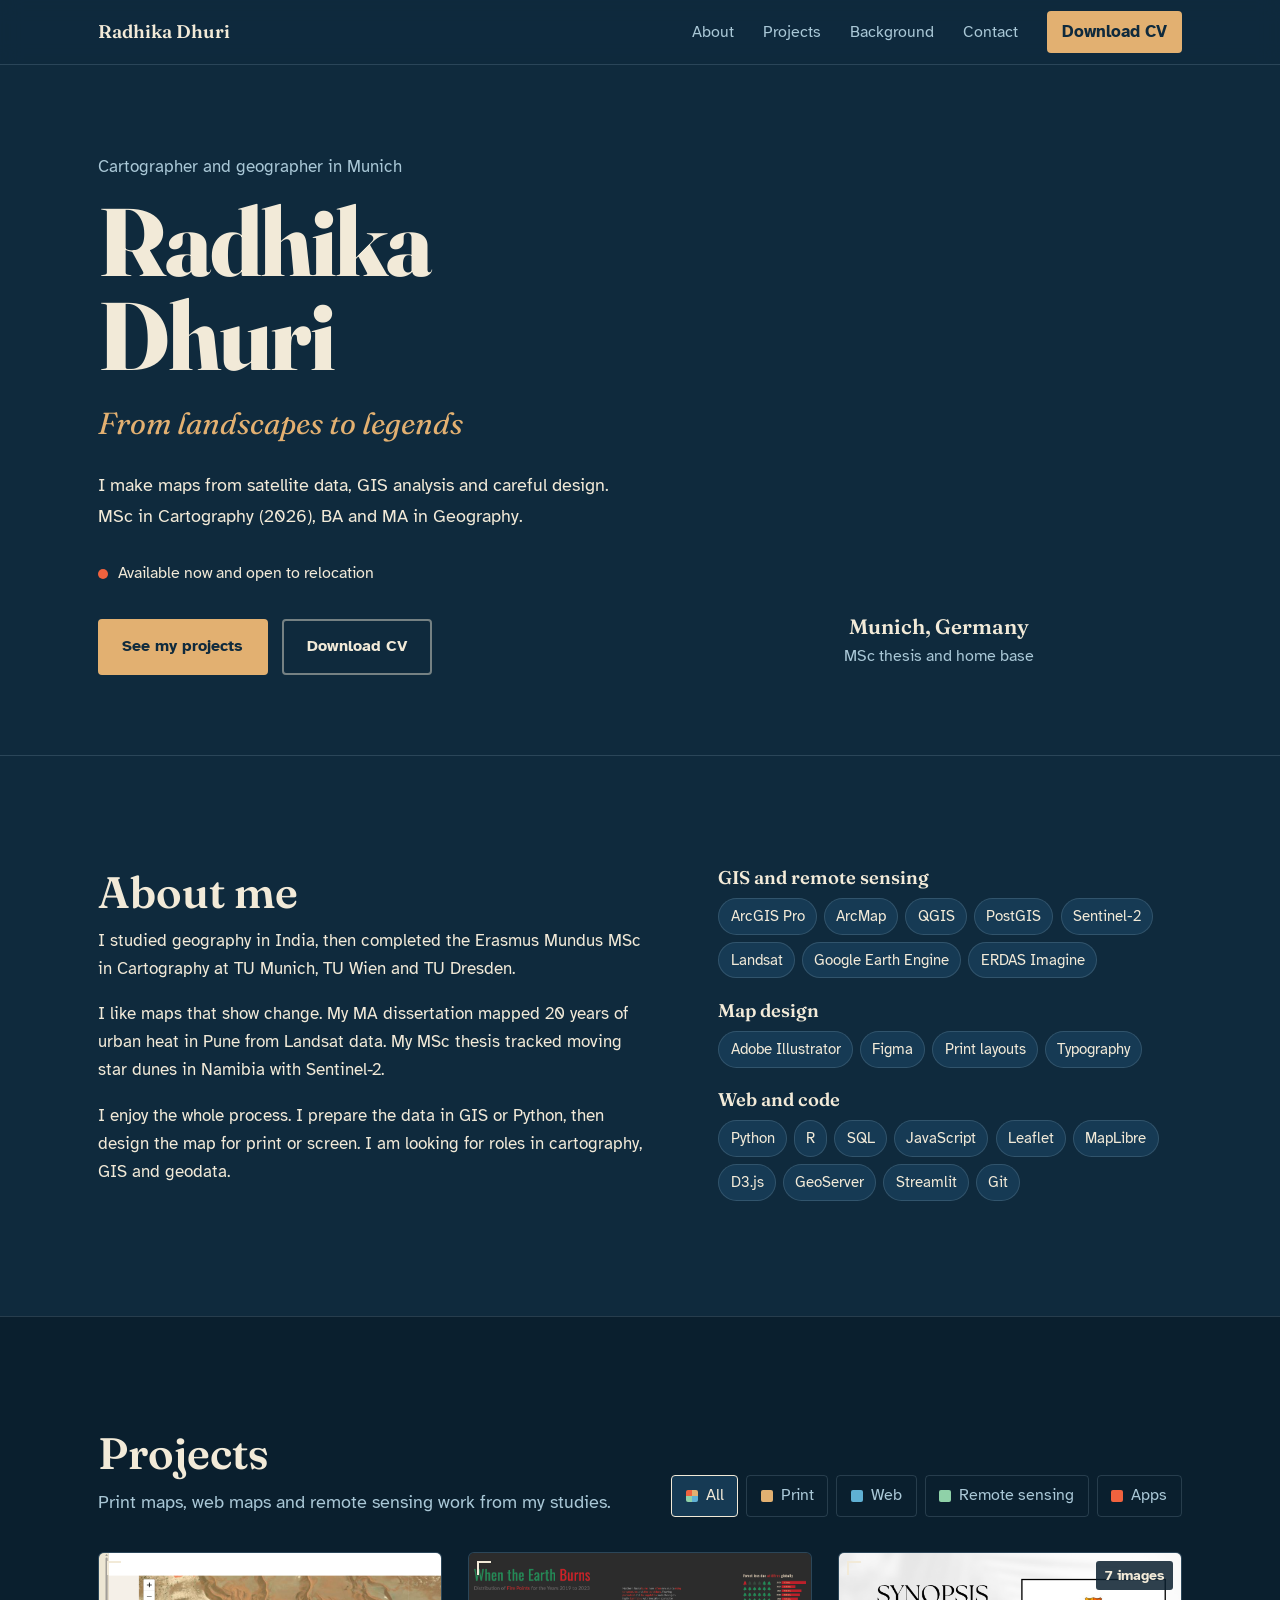
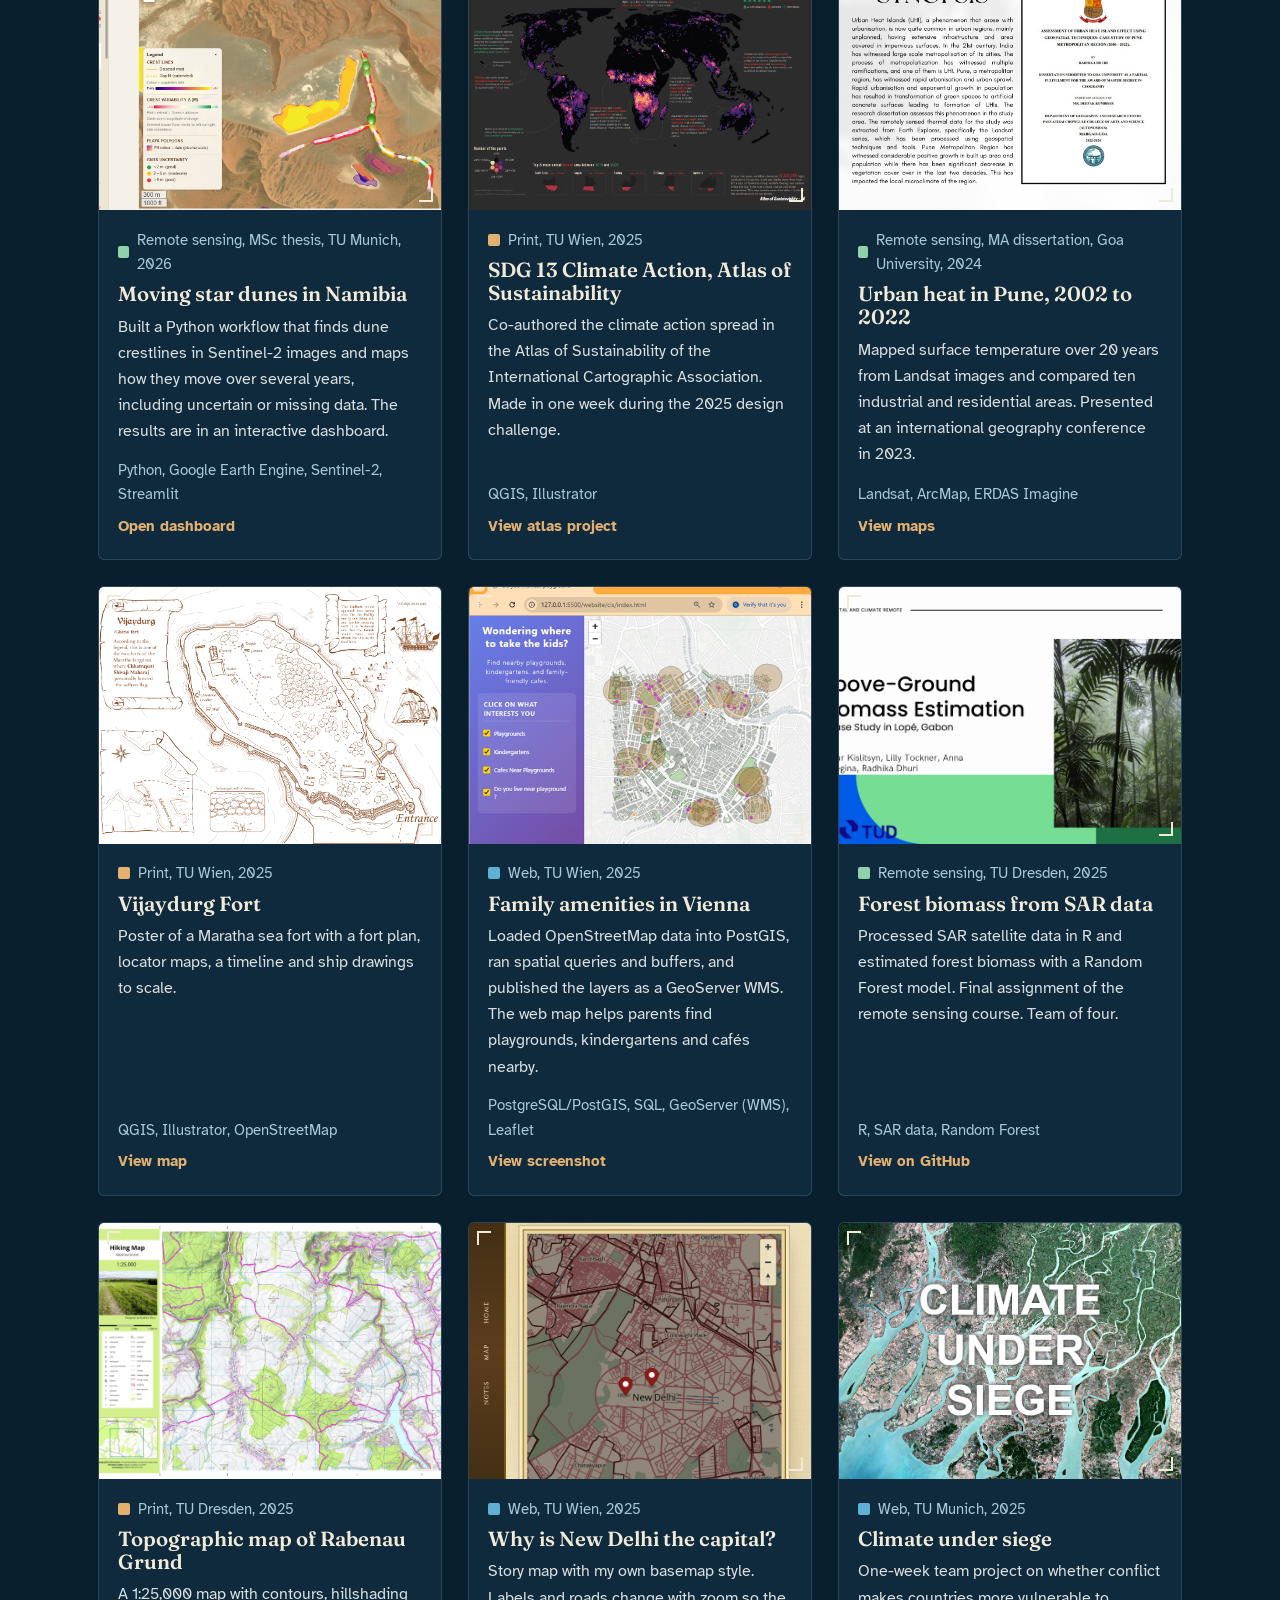
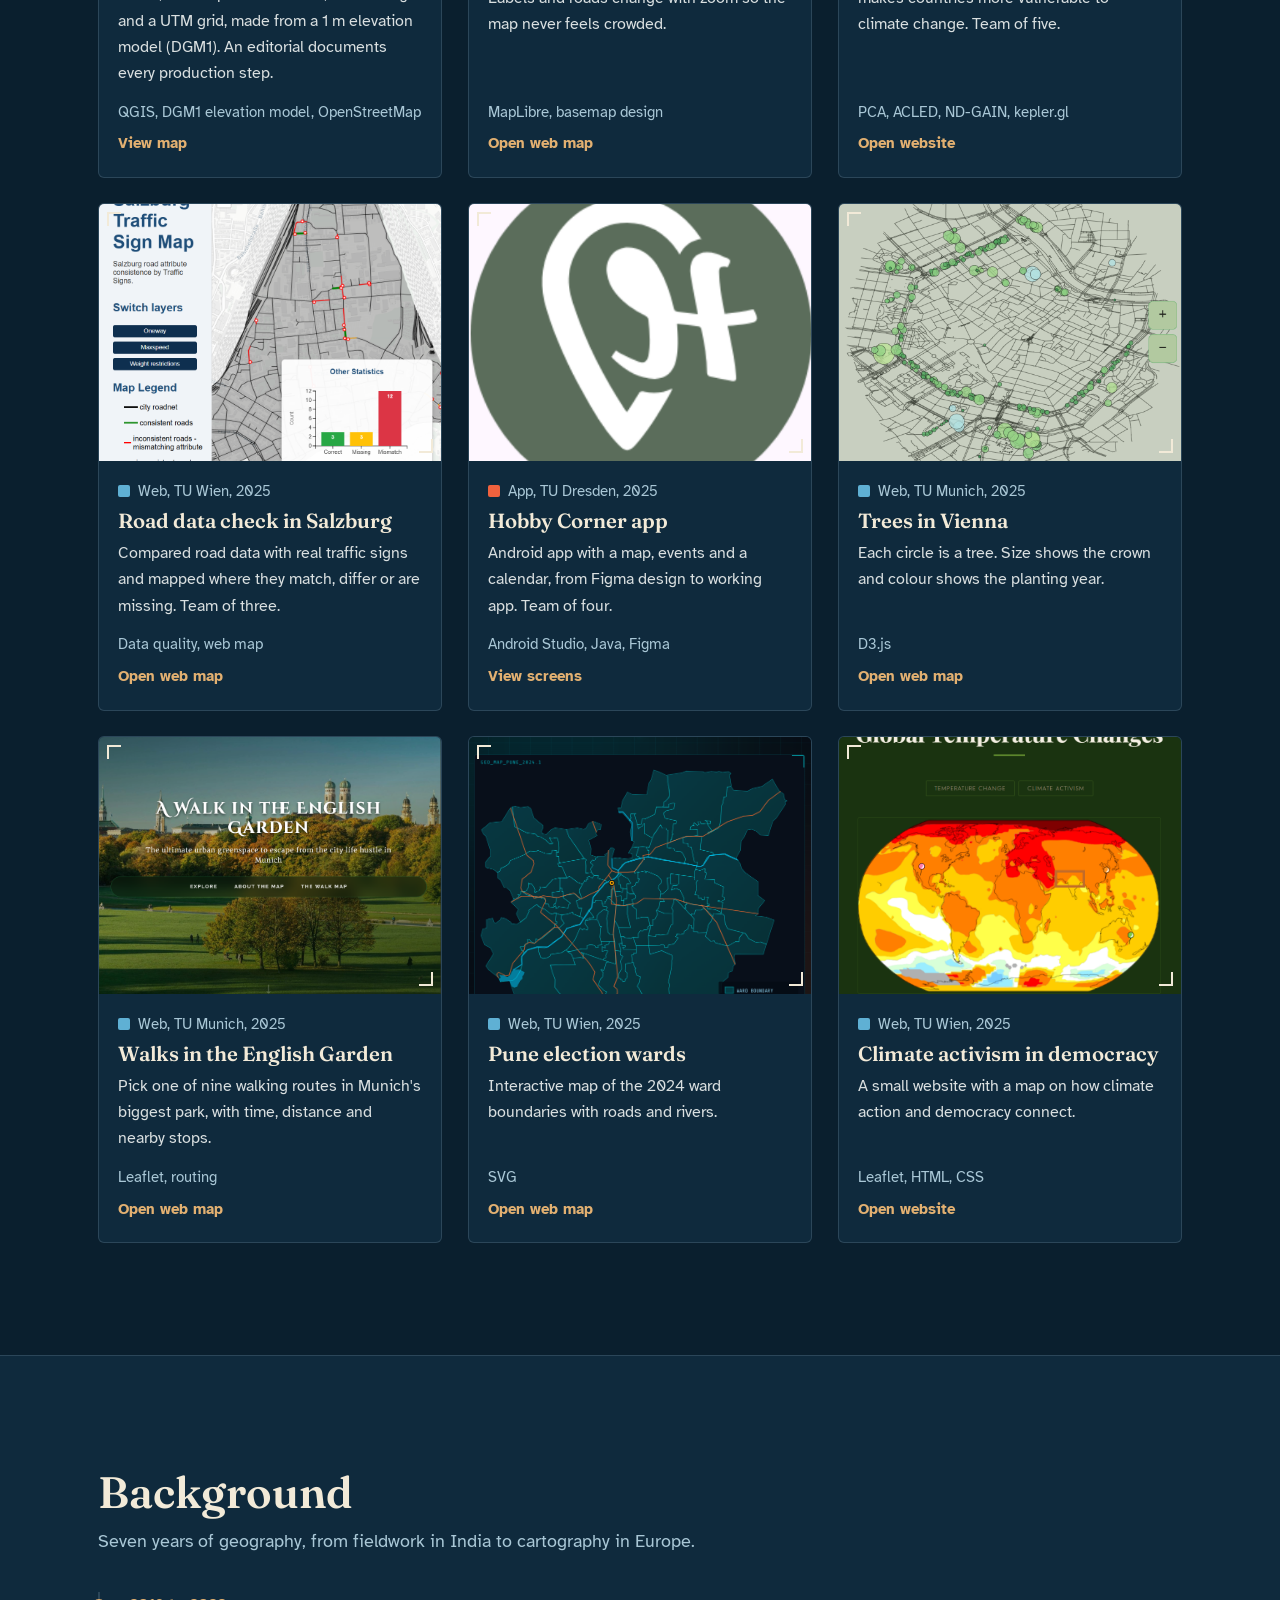
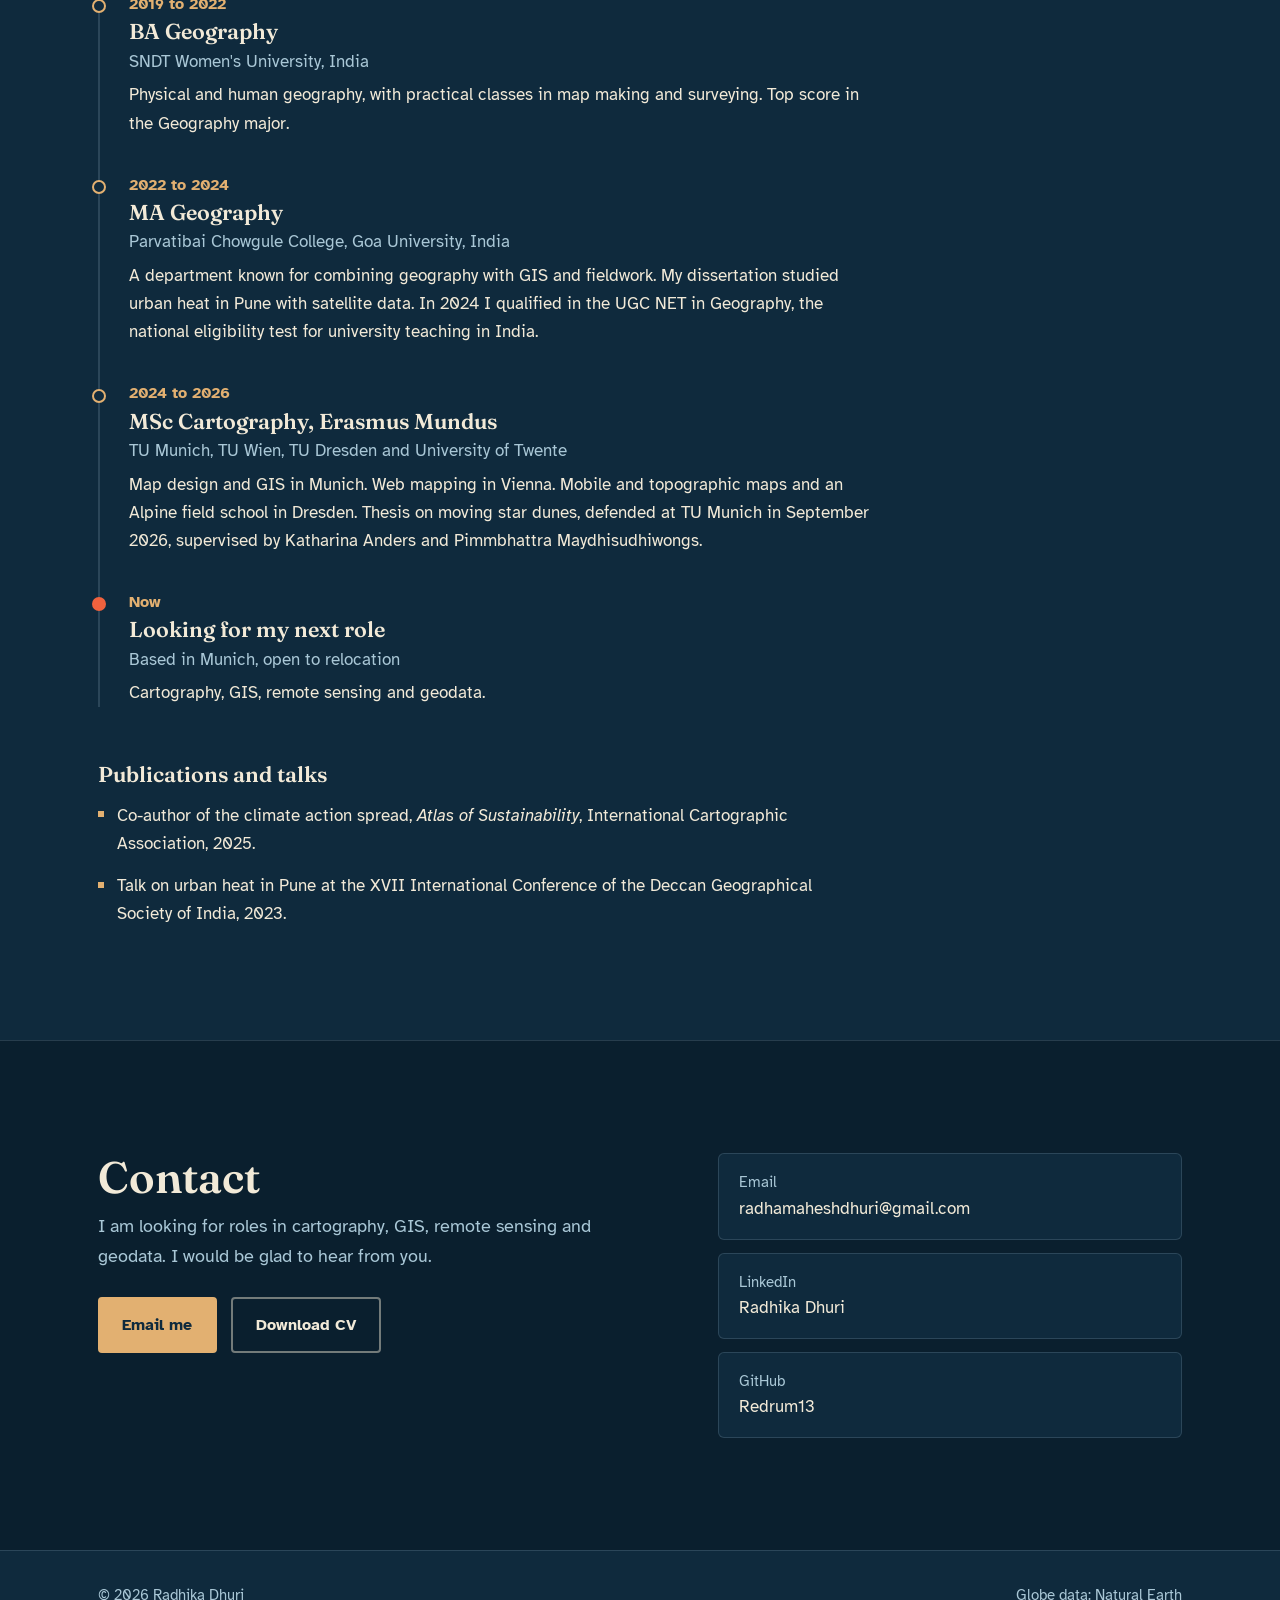
==== commit 8b6b098b: "diff_lang_cv" ====
--- a/index.html
+++ b/index.html
@@ -77,6 +77,16 @@
     padding: 0.45rem 0.95rem; border-radius: 4px; font-weight: 700;
   }
   .nav-links .nav-cv:hover { color: var(--ocean); background: var(--paper); }
+  button.nav-cv { border: none; font: inherit; font-weight: 700; cursor: pointer; }
+  /* CV language dialog */
+  .cv-dialog { margin: auto; width: min(92vw, 380px); padding: 1.6rem 1.6rem 1.4rem; border: 1px solid var(--rule); border-radius: 8px; background: var(--ocean); color: var(--paper); }
+  .cv-dialog::backdrop { background: rgba(5,15,22,0.75); }
+  .cv-dialog h2 { font-size: 1.6rem; margin-bottom: 0.3rem; }
+  .cv-dialog p { color: var(--shoal); margin-bottom: 1.2rem; }
+  .cv-options { display: grid; gap: 0.7rem; }
+  .cv-options .btn { text-align: center; }
+  .cv-close { margin-top: 1rem; background: none; border: none; color: var(--shoal); font: inherit; text-decoration: underline; cursor: pointer; padding: 0.2rem 0; }
+  .cv-close:hover { color: var(--paper); }
   .nav-toggle { display: none; background: none; border: 1px solid var(--rule); color: var(--paper);
     padding: 0.4rem 0.75rem; border-radius: 4px; font: inherit; cursor: pointer; }
 
@@ -306,7 +316,7 @@
       <li><a href="#projects">Projects</a></li>
       <li><a href="#background">Background</a></li>
       <li><a href="#contact">Contact</a></li>
-      <li><a class="nav-cv" href="Radhika_Dhuri_CV.pdf" download>Download CV</a></li>
+      <li><button class="nav-cv" type="button" data-cv-open aria-haspopup="dialog">Download CV</button></li>
     </ul>
   </div>
 </header>
@@ -327,7 +337,7 @@
       <p class="status"><span class="status-dot" aria-hidden="true"></span>Available now and open to relocation</p>
       <div class="actions">
         <a class="btn btn-solid" href="#projects">See my projects</a>
-        <a class="btn btn-line" href="Radhika_Dhuri_CV.pdf" download>Download CV</a>
+        <button class="btn btn-line" type="button" data-cv-open aria-haspopup="dialog">Download CV</button>
       </div>
     </div>
 
@@ -362,7 +372,7 @@
     <div class="skills">
       <h3>GIS and remote sensing</h3>
       <ul class="chips">
-        <li>ArcGIS Pro</li><li>ArcMap</li><li>QGIS</li><li>PostGIS</li><li>GDAL</li>
+        <li>ArcGIS Pro</li><li>ArcMap</li><li>QGIS</li><li>PostGIS</li>
         <li>Sentinel-2</li><li>Landsat</li><li>Google Earth Engine</li><li>ERDAS Imagine</li>
       </ul>
       <h3>Map design</h3>
@@ -408,10 +418,10 @@
       <article class="card" data-cat="rs" data-url="https://cartographic-star-dune-dynamics-thesis.streamlit.app/">
         <div class="card-media"><img loading="lazy" src="portfolio_websites/Thumbnails/thesis_tn.png" alt="Dashboard showing star dune crestlines in the Namib Sand Sea"></div>
         <div class="card-body">
-          <div class="card-kind"><span class="swatch sw-rs"></span>Remote sensing, MSc thesis, 2026</div>
+          <div class="card-kind"><span class="swatch sw-rs"></span>Remote sensing, MSc thesis, TU Munich, 2026</div>
           <h3>Moving star dunes in Namibia</h3>
-          <p>Found dune crestlines in Sentinel-2 images with Python and mapped how they move over time, including uncertain or missing data.</p>
-          <div class="card-tools">Python, Sentinel-2, Streamlit</div>
+          <p>Built a Python workflow that finds dune crestlines in Sentinel-2 images and maps how they move over several years, including uncertain or missing data. The results are in an interactive dashboard.</p>
+          <div class="card-tools">Python, Google Earth Engine, Sentinel-2, Streamlit</div>
           <span class="card-open">Open dashboard</span>
         </div>
       </article>
@@ -420,8 +430,8 @@
         <div class="card-media"><img loading="lazy" src="portfolio_websites/Thumbnails/atlas_map.png" alt="Atlas spread on climate action"></div>
         <div class="card-body">
           <div class="card-kind"><span class="swatch sw-print"></span>Print, TU Wien, 2025</div>
-          <h3>Atlas of Sustainability</h3>
-          <p>Co-authored the climate action spread in an official atlas of the International Cartographic Association. Made in one week.</p>
+          <h3>SDG 13 Climate Action, Atlas of Sustainability</h3>
+          <p>Co-authored the climate action spread in the Atlas of Sustainability of the International Cartographic Association. Made in one week during the 2025 design challenge.</p>
           <div class="card-tools">QGIS, Illustrator</div>
           <span class="card-open">View atlas project</span>
         </div>
@@ -438,9 +448,9 @@
                      portfolio_websites/Urban_heat_island_overview/Slide7.PNG">
         <div class="card-media"><img loading="lazy" src="portfolio_websites/Urban_heat_island_overview/Slide1.PNG" alt="Land surface temperature maps of Pune"></div>
         <div class="card-body">
-          <div class="card-kind"><span class="swatch sw-rs"></span>Remote sensing, MA dissertation, 2024</div>
+          <div class="card-kind"><span class="swatch sw-rs"></span>Remote sensing, MA dissertation, Goa University, 2024</div>
           <h3>Urban heat in Pune, 2002 to 2022</h3>
-          <p>Mapped surface temperature over 20 years from Landsat images and compared ten industrial and residential areas.</p>
+          <p>Mapped surface temperature over 20 years from Landsat images and compared ten industrial and residential areas. Presented at an international geography conference in 2023.</p>
           <div class="card-tools">Landsat, ArcMap, ERDAS Imagine</div>
           <span class="card-open">View maps</span>
         </div>
@@ -462,8 +472,8 @@
         <div class="card-body">
           <div class="card-kind"><span class="swatch sw-web"></span>Web, TU Wien, 2025</div>
           <h3>Family amenities in Vienna</h3>
-          <p>Web map that helps parents find playgrounds, kindergartens and cafés nearby.</p>
-          <div class="card-tools">PostGIS, GeoServer, Leaflet</div>
+          <p>Loaded OpenStreetMap data into PostGIS, ran spatial queries and buffers, and published the layers as a GeoServer WMS. The web map helps parents find playgrounds, kindergartens and cafés nearby.</p>
+          <div class="card-tools">PostgreSQL/PostGIS, SQL, GeoServer (WMS), Leaflet</div>
           <span class="card-open">View screenshot</span>
         </div>
       </article>
@@ -472,9 +482,9 @@
         <div class="card-media"><img loading="lazy" src="portfolio_websites/Thumbnails/Presentation_Dhuri_Radhika-01.png" alt="Forest biomass estimation results"></div>
         <div class="card-body">
           <div class="card-kind"><span class="swatch sw-rs"></span>Remote sensing, TU Dresden, 2025</div>
-          <h3>Forest biomass estimation</h3>
-          <p>Estimated forest biomass from satellite data with a Random Forest model. Team of four.</p>
-          <div class="card-tools">R, Random Forest</div>
+          <h3>Forest biomass from SAR data</h3>
+          <p>Processed SAR satellite data in R and estimated forest biomass with a Random Forest model. Final assignment of the remote sensing course. Team of four.</p>
+          <div class="card-tools">R, SAR data, Random Forest</div>
           <span class="card-open">View on GitHub</span>
         </div>
       </article>
@@ -484,8 +494,8 @@
         <div class="card-body">
           <div class="card-kind"><span class="swatch sw-print"></span>Print, TU Dresden, 2025</div>
           <h3>Topographic map of Rabenau Grund</h3>
-          <p>A 1:25,000 map with contours, hillshading and a UTM grid, made from a 1 m elevation model.</p>
-          <div class="card-tools">QGIS, elevation model, OpenStreetMap</div>
+          <p>A 1:25,000 map with contours, hillshading and a UTM grid, made from a 1 m elevation model (DGM1). An editorial documents every production step.</p>
+          <div class="card-tools">QGIS, DGM1 elevation model, OpenStreetMap</div>
           <span class="card-open">View map</span>
         </div>
       </article>
@@ -562,7 +572,7 @@
           <div class="card-kind"><span class="swatch sw-web"></span>Web, TU Wien, 2025</div>
           <h3>Pune election wards</h3>
           <p>Interactive map of the 2024 ward boundaries with roads and rivers.</p>
-          <div class="card-tools">Mapbox GL JS</div>
+          <div class="card-tools">SVG</div>
           <span class="card-open">Open web map</span>
         </div>
       </article>
@@ -599,7 +609,7 @@
         <div class="tl-years">2022 to 2024</div>
         <h3>MA Geography</h3>
         <div class="tl-place">Parvatibai Chowgule College, Goa University, India</div>
-        <p>A department known for combining geography with GIS and fieldwork. My dissertation studied urban heat in Pune with satellite data.</p>
+        <p>A department known for combining geography with GIS and fieldwork. My dissertation studied urban heat in Pune with satellite data. In 2024 I qualified in the UGC NET in Geography, the national eligibility test for university teaching in India.</p>
       </li>
       <li>
         <div class="tl-years">2024 to 2026</div>
@@ -633,7 +643,7 @@
       <p class="lead">I am looking for roles in cartography, GIS, remote sensing and geodata. I would be glad to hear from you.</p>
       <div class="actions" style="margin-top:1.6rem">
         <a class="btn btn-solid" href="mailto:radhamaheshdhuri@gmail.com">Email me</a>
-        <a class="btn btn-line" href="Radhika_Dhuri_CV.pdf" download>Download CV</a>
+        <button class="btn btn-line" type="button" data-cv-open aria-haspopup="dialog">Download CV</button>
       </div>
     </div>
     <ul class="contact-list">
@@ -652,6 +662,16 @@
     <span>Globe data: Natural Earth</span>
   </div>
 </footer>
+
+<dialog class="cv-dialog" id="cvDialog" aria-labelledby="cvTitle">
+  <h2 id="cvTitle">Download CV</h2>
+  <p>Choose a language.</p>
+  <div class="cv-options">
+    <a class="btn btn-solid" href="CV_radhika_en.pdf" download hreflang="en">English</a>
+    <a class="btn btn-line" href="CV_radhika_de.pdf" download hreflang="de" lang="de">Deutsch</a>
+  </div>
+  <button class="cv-close" type="button" id="cvClose">Cancel</button>
+</dialog>
 
 <div class="lightbox" id="lightbox" role="dialog" aria-modal="true" aria-labelledby="lbTitle">
   <div class="lb-top">
@@ -682,6 +702,13 @@
   navLinks.classList.remove('open');
   navToggle.setAttribute('aria-expanded', 'false');
 }));
+
+/* ─── CV language dialog ─── */
+const cvDialog = document.getElementById('cvDialog');
+document.querySelectorAll('[data-cv-open]').forEach(b => b.addEventListener('click', () => cvDialog.showModal()));
+document.getElementById('cvClose').addEventListener('click', () => cvDialog.close());
+cvDialog.addEventListener('click', e => { if (e.target === cvDialog) cvDialog.close(); });
+cvDialog.querySelectorAll('a').forEach(a => a.addEventListener('click', () => setTimeout(() => cvDialog.close(), 150)));
 
 /* ─── Hide images that are not uploaded yet ─── */
 document.querySelectorAll('img[loading]').forEach(img => {
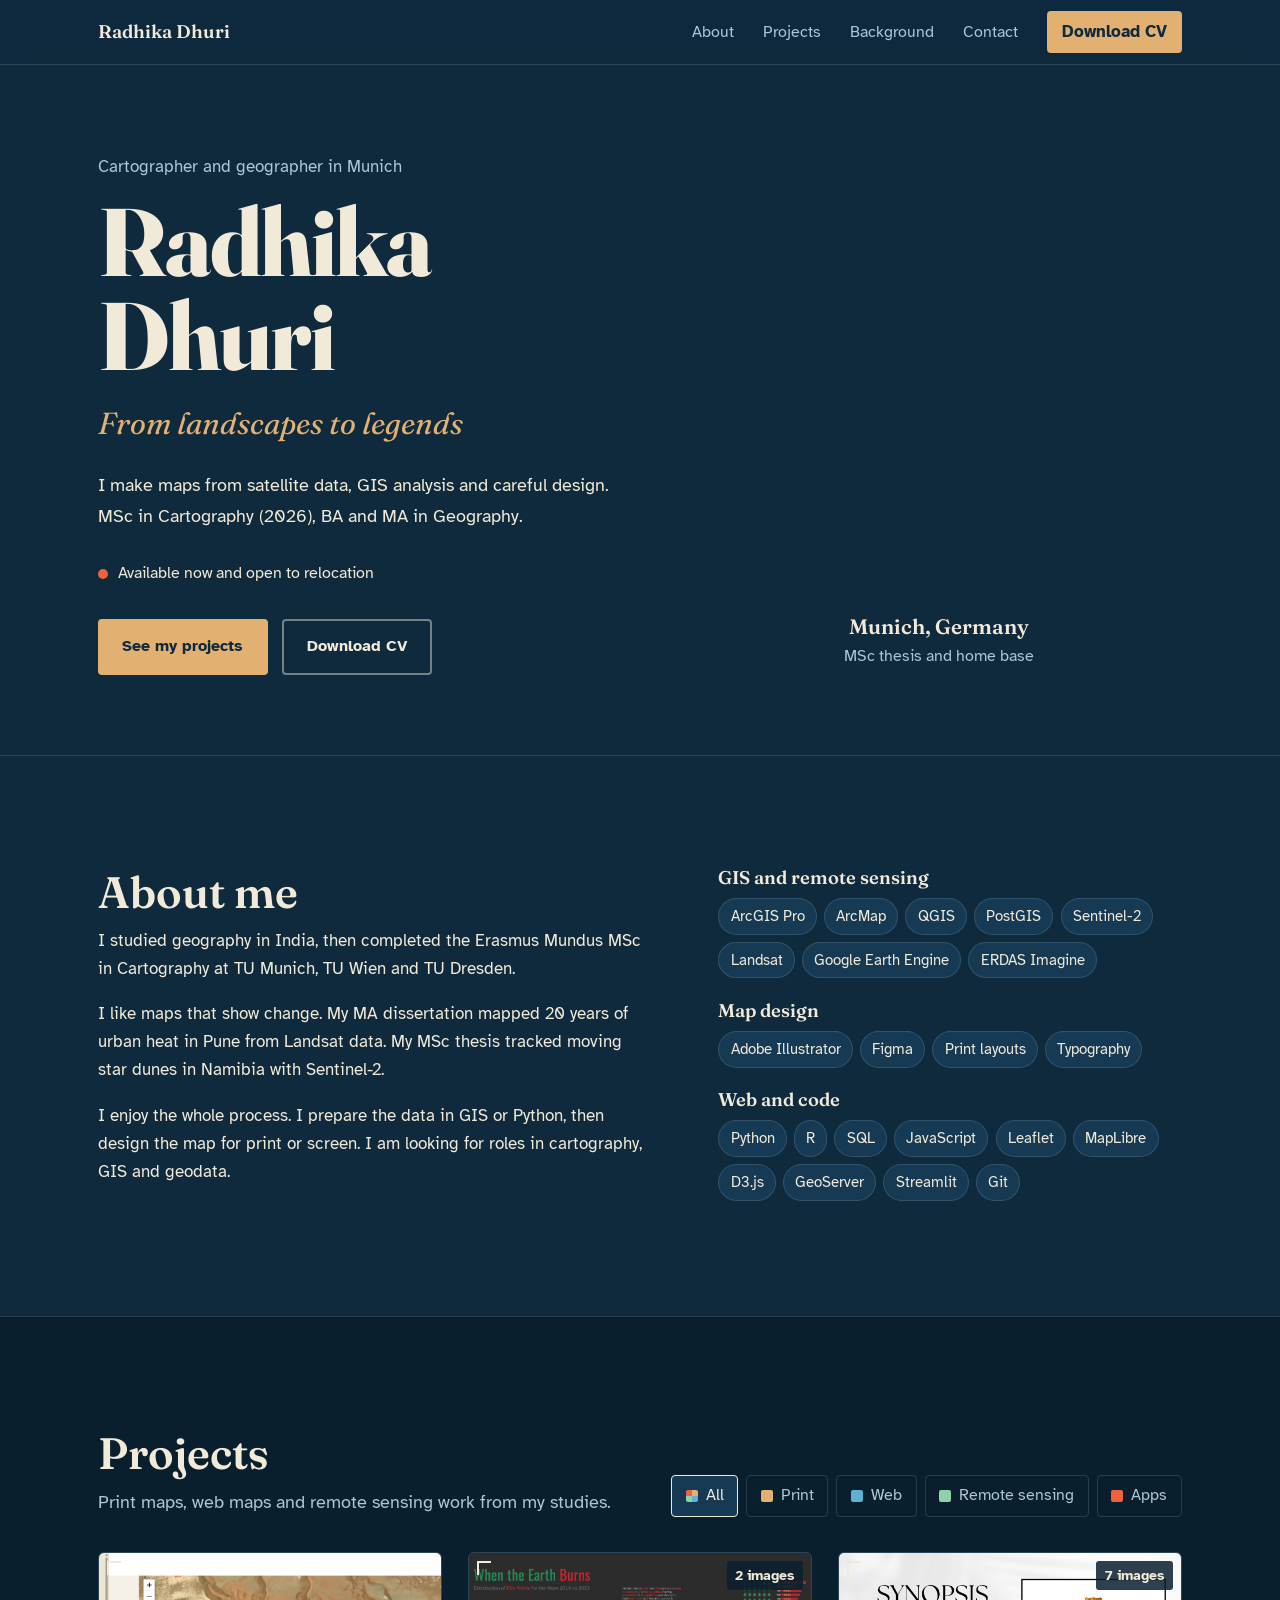
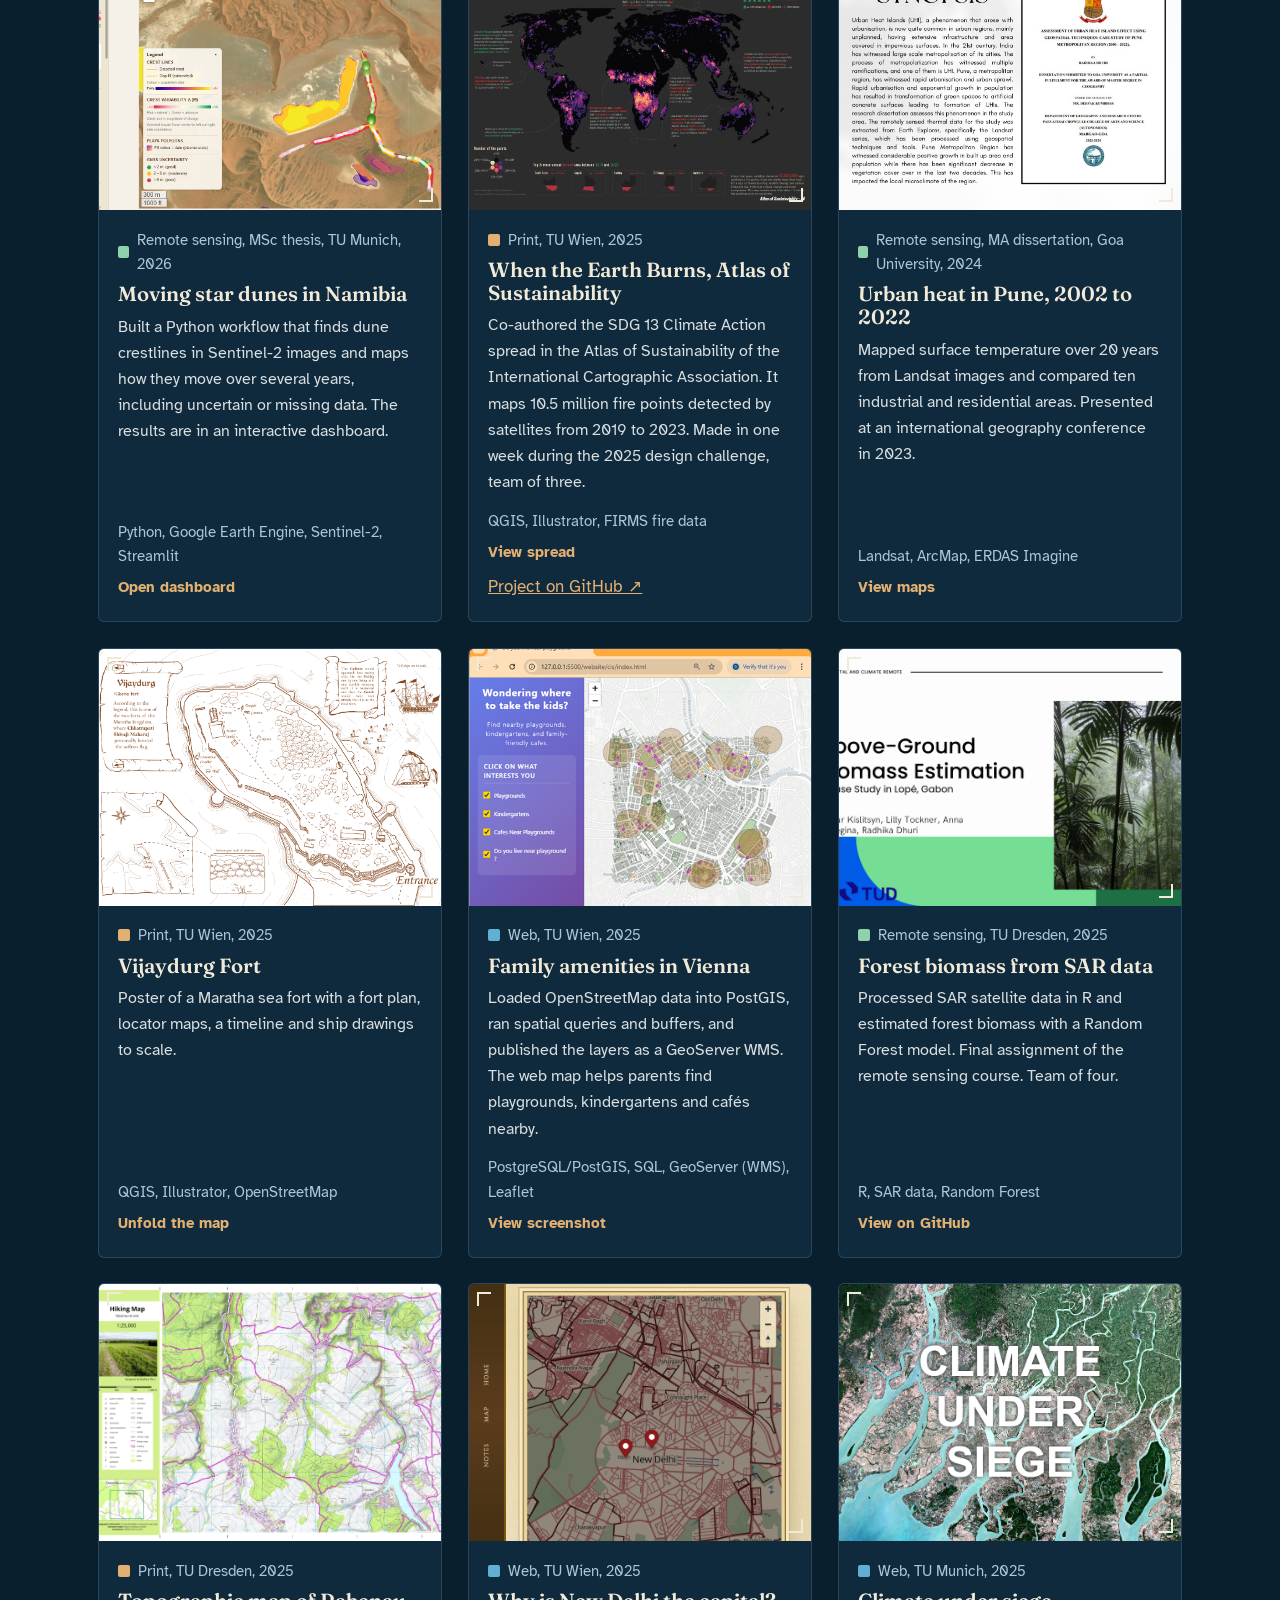
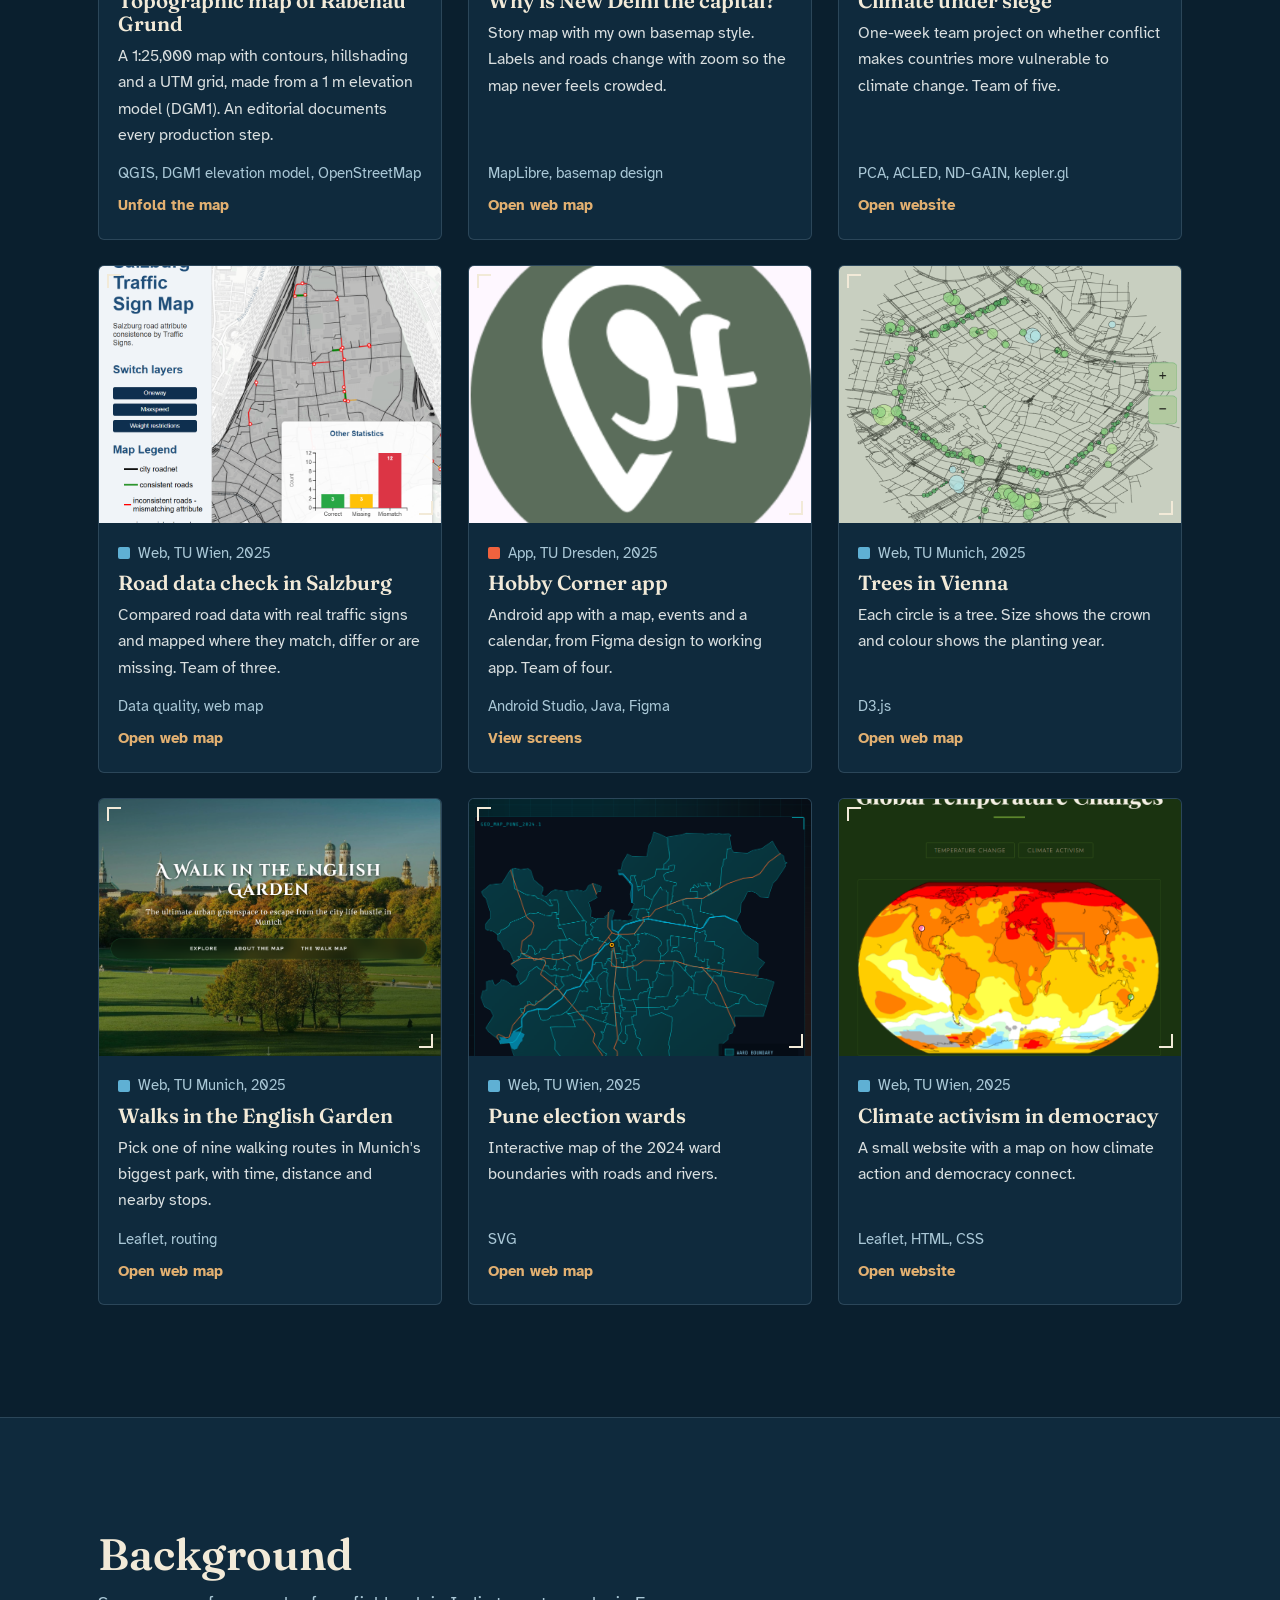
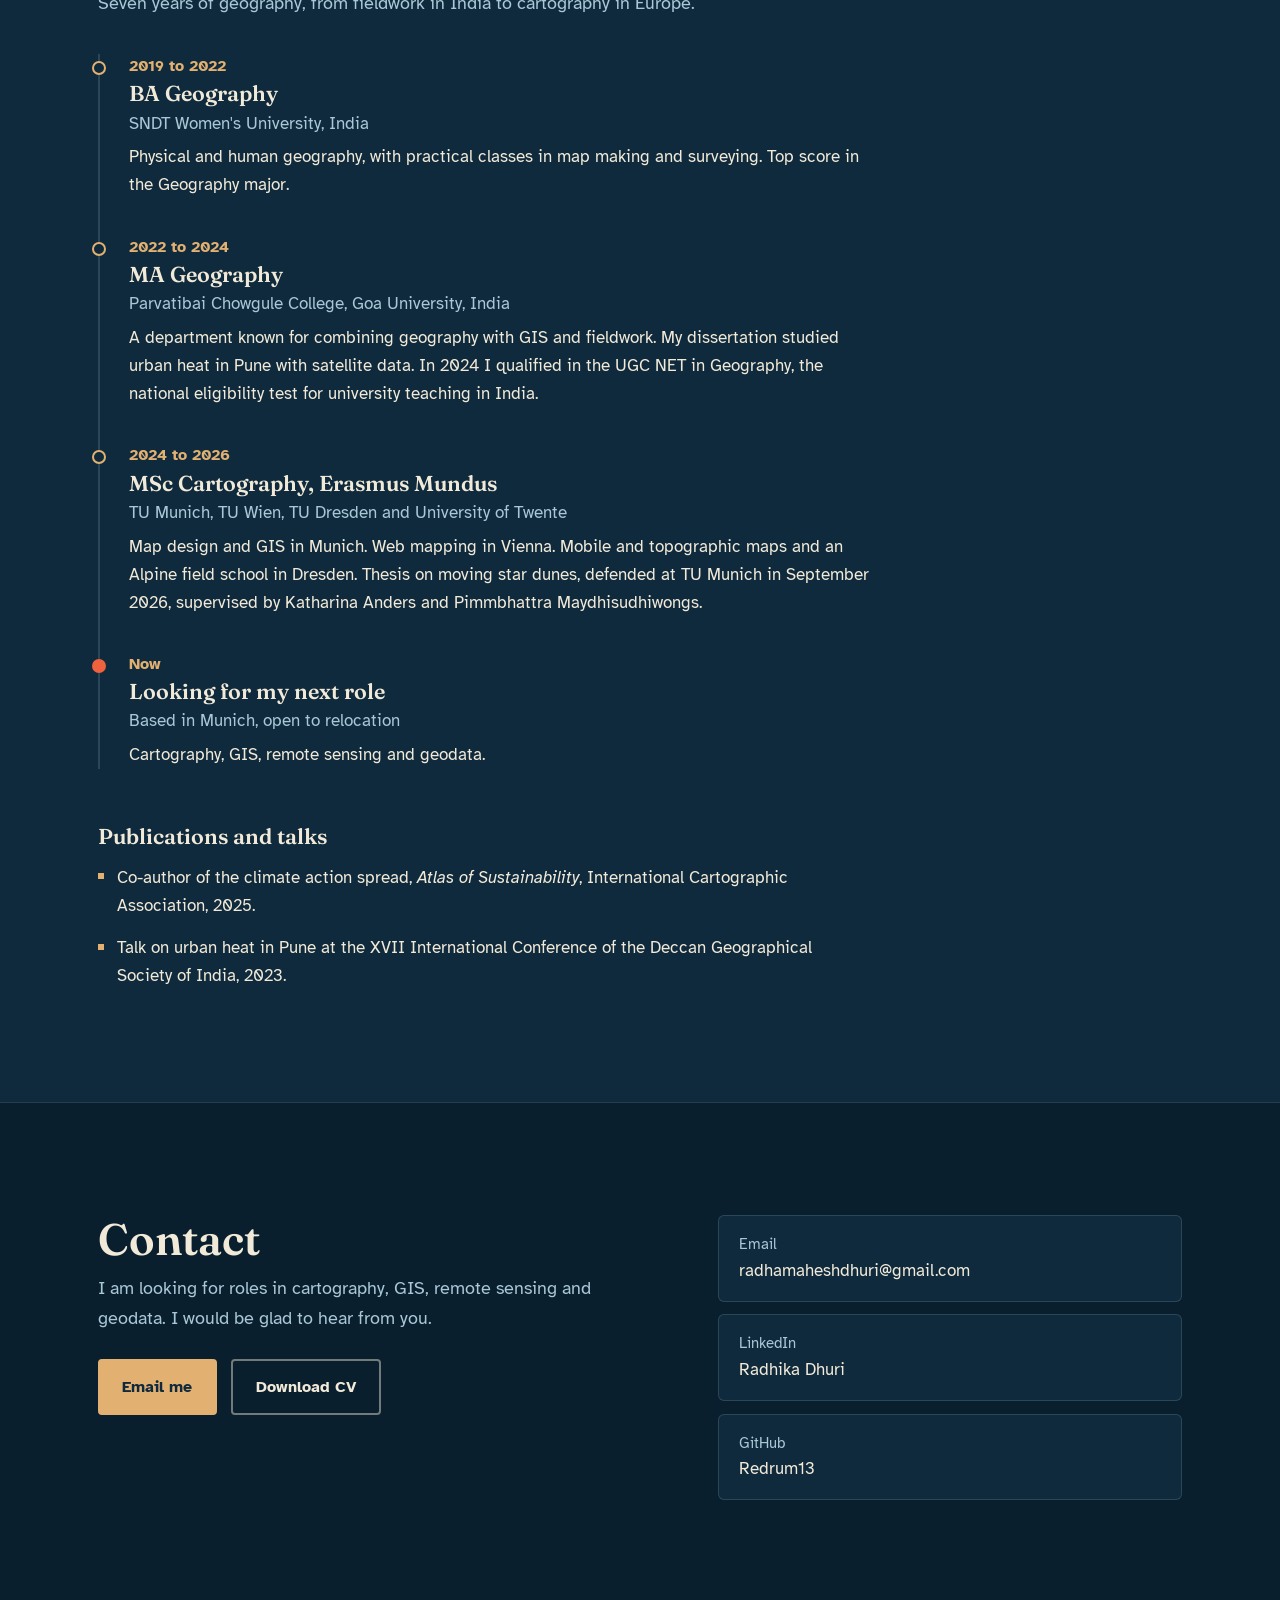
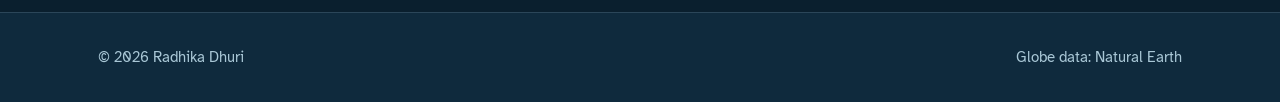
==== commit 366a6922: "fold_map_animations_added" ====
--- a/index.html
+++ b/index.html
@@ -426,18 +426,20 @@
         </div>
       </article>
 
-      <article class="card" data-cat="print" data-url="https://github.com/uwcartlab/Vienna-DC-2025">
-        <div class="card-media"><img loading="lazy" src="portfolio_websites/Thumbnails/atlas_map.png" alt="Atlas spread on climate action"></div>
+      <article class="card" data-cat="print"
+        data-images="portfolio_websites/SustainabilityAtlas/1.png,
+                     portfolio_websites/SustainabilityAtlas/2.png"
+        data-captions="Introduction page with the design process | When the Earth Burns: fire points worldwide, 2019 to 2023">
+        <div class="card-media"><img loading="lazy" src="portfolio_websites/Thumbnails/atlas_map.png" alt="Atlas spread on climate action showing fire points worldwide"></div>
         <div class="card-body">
           <div class="card-kind"><span class="swatch sw-print"></span>Print, TU Wien, 2025</div>
-          <h3>SDG 13 Climate Action, Atlas of Sustainability</h3>
-          <p>Co-authored the climate action spread in the Atlas of Sustainability of the International Cartographic Association. Made in one week during the 2025 design challenge.</p>
-          <div class="card-tools">QGIS, Illustrator</div>
-          <span class="card-open">View atlas project</span>
-        </div>
-      </article>
-
-      <!-- Replace these paths with your PNG files (any number, in the order you want them shown) -->
+          <h3>When the Earth Burns, Atlas of Sustainability</h3>
+          <p>Co-authored the SDG 13 Climate Action spread in the Atlas of Sustainability of the International Cartographic Association. It maps 10.5 million fire points detected by satellites from 2019 to 2023. Made in one week during the 2025 design challenge, team of three.</p>
+          <div class="card-tools">QGIS, Illustrator, FIRMS fire data</div>
+          <span class="card-open">View spread</span>
+          <a class="card-link" href="https://github.com/uwcartlab/Vienna-DC-2025" target="_blank" rel="noopener">Project on GitHub ↗</a>
+        </div>
+      </article>
       <article class="card" data-cat="rs"
         data-images="portfolio_websites/Urban_heat_island_overview/Slide1.PNG,
                      portfolio_websites/Urban_heat_island_overview/Slide2.PNG,
@@ -456,14 +458,14 @@
         </div>
       </article>
 
-      <article class="card" data-cat="print" data-image="portfolio_websites/print_maps/map_creation_radhika-1.png">
+      <article class="card" data-cat="print" data-url="portfolio_websites/vijaydurg_fold/index.html">
         <div class="card-media"><img loading="lazy" src="portfolio_websites/Thumbnails/map_creation_radhika-1.png" alt="Historical poster map of Vijaydurg Fort"></div>
         <div class="card-body">
           <div class="card-kind"><span class="swatch sw-print"></span>Print, TU Wien, 2025</div>
           <h3>Vijaydurg Fort</h3>
           <p>Poster of a Maratha sea fort with a fort plan, locator maps, a timeline and ship drawings to scale.</p>
           <div class="card-tools">QGIS, Illustrator, OpenStreetMap</div>
-          <span class="card-open">View map</span>
+          <span class="card-open">Unfold the map</span>
         </div>
       </article>
 
@@ -489,14 +491,14 @@
         </div>
       </article>
 
-      <article class="card" data-cat="print" data-image="portfolio_websites/print_maps/TM_map_Radhika-1.png">
+      <article class="card" data-cat="print" data-url="portfolio_websites/rabenau_fold/index.html">
         <div class="card-media"><img loading="lazy" src="portfolio_websites/Thumbnails/tm_tn.png" alt="Topographic map of Rabenau Grund"></div>
         <div class="card-body">
           <div class="card-kind"><span class="swatch sw-print"></span>Print, TU Dresden, 2025</div>
           <h3>Topographic map of Rabenau Grund</h3>
           <p>A 1:25,000 map with contours, hillshading and a UTM grid, made from a 1 m elevation model (DGM1). An editorial documents every production step.</p>
           <div class="card-tools">QGIS, DGM1 elevation model, OpenStreetMap</div>
-          <span class="card-open">View map</span>
+          <span class="card-open">Unfold the map</span>
         </div>
       </article>
 
